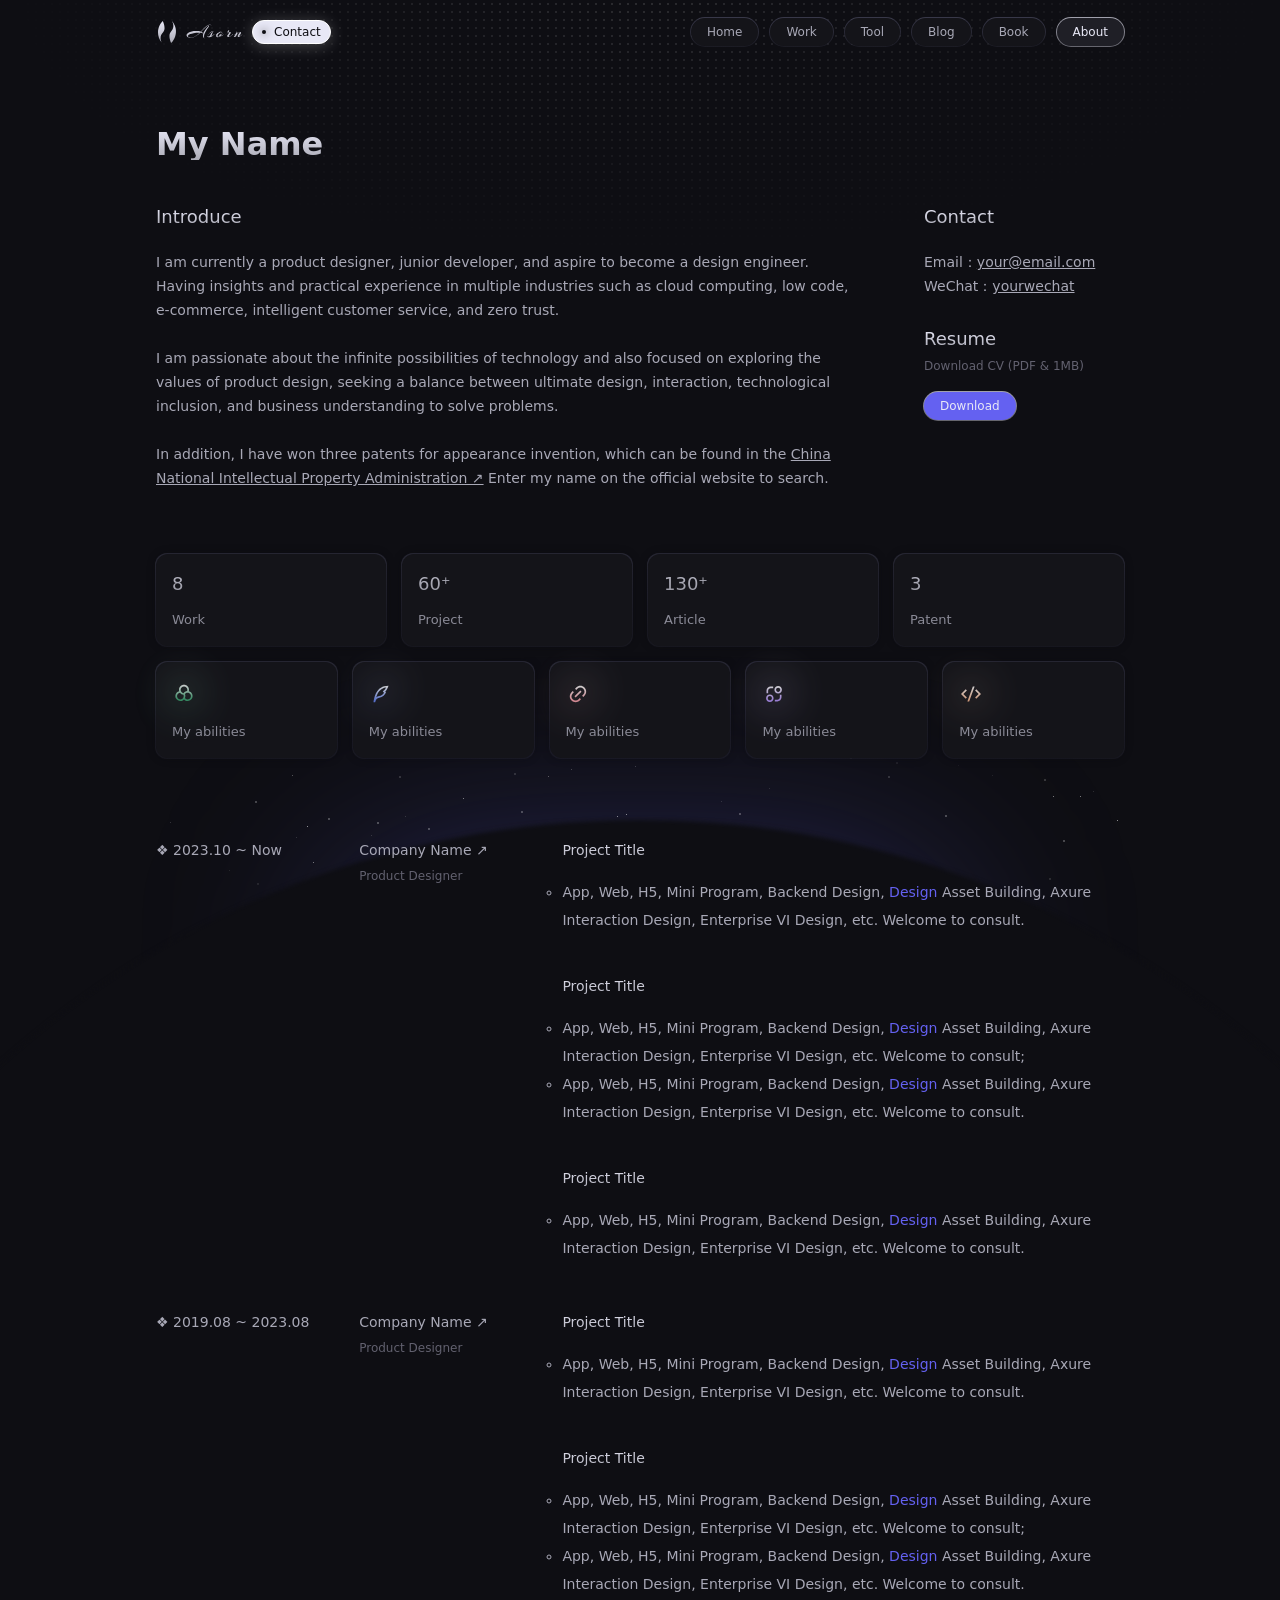
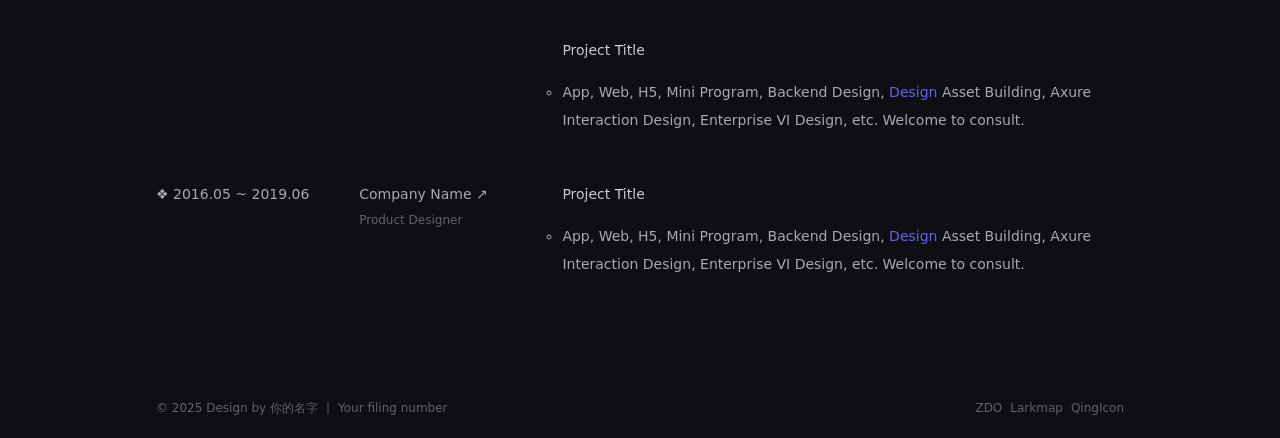
==== about.html @ 63efd746 "Initial: rebranded Asorn open-source blog (placeholder content, brand as CSS var)" ====
<!DOCTYPE html>
<html lang="zh-CN">
<!-- © 2025 你的名字 (https://asorn.cn). Designed and developed by 你的名字. All rights reserved. -->
<head>
<!--
  编辑指南 / EDIT GUIDE
  1) 把下面这些占位符替换成你自己的内容：
     - "你的名字"  (站点主人名)
     - "your@email.com" (联系邮箱)
     - "yourwechat" (微信号)
     - "yourname" (各社交平台用户名，如 dribbble.com/yourname)
     - "你的公司" / 项目&经历文案（在对应区块直接改文字）
  2) 主色：改 css/style.css 顶部 :root 里的 --brand（你定的主色 hex 填这里，例如 #00C896）
  3) 图片现引用原作者 Asorn 的 CDN，替换成你自己的图片后改对应 src 即可
  4) 授权：源码来自 Asorn 付费开源，可改造自用，禁止二次销售/商用
-->


    <meta charset="UTF-8">
    <meta name="viewport" content="width=device-width, initial-scale=1.0">
    <title>你的名字 - About Me</title>
    <link rel="stylesheet" href="./css/style.css">
    <link rel="shortcut icon" href="./assets/public/favicon.svg"/>
</head>
<body>
    <canvas class="fireworks"></canvas>
    <div class="head" id="headscrollbg">
        <div class="main">
            <div class="main-left">
                <a href="./index.html" class="logo"><img src="./assets/public/logo_graph.svg"></a>
                <div class="tag tag-cooperate" onclick="window.location.href='./about.html'">
                    <div class="breath-dot"></div>Contact
                </div>
            </div>
            <div class="menu" id="main-menu">
                <li class="magical btn" onclick="window.location.href='./index.html'">Home</li>
                <li class="magical btn" onclick="window.location.href='./work.html'">Work</li>
                <li class="magical btn" onclick="window.location.href='./tool.html'">Tool</li>
                <li class="magical btn" onclick="window.location.href='./blog.html'">Blog</li>
                <li class="magical btn" onclick="window.location.href='./book.html'">Book</li>
                <li class="magical btn nav" onclick="window.location.href='./about.html'">About</li>
            </div>
            <div class="menu" id="menu-expand">
                <li class="magical btn menu-expand-btn" id="menu-expand-child"><i class="icon menu-icon"></i></li>
            </div>
            <div id="menu-panel">
                <div class="menu-panel-content" id="menu-panel-content"></div>
                <div class="menu-close-btn">
                    <svg xmlns="http://www.w3.org/2000/svg" viewBox="0 0 24 24" fill="currentColor"><path d="M10.5859 12L2.79297 4.20706L4.20718 2.79285L12.0001 10.5857L19.793 2.79285L21.2072 4.20706L13.4143 12L21.2072 19.7928L19.793 21.2071L12.0001 13.4142L4.20718 21.2071L2.79297 19.7928L10.5859 12Z"></path></svg>
                </div>
            </div>
        </div>
    </div>
    <div class="about">
        <div class="about-top">
            <div class="about-name text-effect">My Name</div>
            <div class="about-info">
                <div class="about-info-left load-pro">
                    <div class="about-info-title">Introduce</div>
                    <div class="introduce-desc">
                        I am currently a product designer, junior developer, and aspire to become a design engineer. Having insights and practical experience in multiple industries such as cloud computing, low code, e-commerce, intelligent customer service, and zero trust.<br><br>
                        I am passionate about the infinite possibilities of technology and also focused on exploring the values of product design, seeking a balance between ultimate design, interaction, technological inclusion, and business understanding to solve problems.<br><br>
                        In addition, I have won three patents for appearance invention, which can be found in the  <a href="http://epub.cnipa.gov.cn/" target="_blank">China National Intellectual Property Administration ↗</a>  Enter my name on the official website to search.<br><br>
                    </div>
                </div>
                <div class="about-info-right load-pro">
                    <div class="contact">
                        <div class="about-info-title">Contact</div>
                        <div class="contact-desc">
                            <div class="list">
                                <div class="list-label">Email：</div>
                                <div href="javascript:" class="list-value" id="email" tabindex="0" role="button"  title="点击复制邮箱">
                                    <a id="emailCopied">your@email.com</a>
                                </div>
                                <span class="list-value copied">Copied&nbsp;✓</span>
                            </div>
                            <div class="list">
                                <div class="list-label">WeChat：</div>
                                <div class="list-value">
                                    <a class="tooltip">yourwechat
                                        <div class="tooltip-box">
                                            <img src="./assets/about/wechat.png">
                                        </div>
                                    </a>
                                </div>
                            </div>
                        </div>
                    </div>
                    <div class="resume">
                        <div class="about-info-title resume-title">Resume</div>
                        <div class="resume-desc">
                            <div class="resume-desc-helptext">Download CV (PDF & 1MB)</div>
                            <div class="magical primary-btn btn-s"><a href="https://asorn.cn/" target="_blank">Download</a></div>
                        </div>
                    </div>
                </div>
            </div>
        </div>
        <div class="about-middle load-pro">
            <div class="power">
                <div class="list-00">
                    <div class="magical power-card-number">
                        <a>
                            <div class="card-title">8</div>
                            <div class="card-text">Work</div>
                        </a>
                    </div>
                    <div class="magical power-card-number">
                        <a>
                            <div class="card-title">60⁺</div>
                            <div class="card-text">Project</div>
                        </a>
                    </div>
                    <div class="magical power-card-number">
                        <a>
                            <div class="card-title">130⁺</div>
                            <div class="card-text">Article</div>
                        </a>
                    </div>
                    <div class="magical power-card-number">
                        <a>
                            <div class="card-title">3</div>
                            <div class="card-text">Patent</div>
                        </a>
                    </div>
                </div>
                <div class="list-01">
                    <div class="magical power-card">
                        <a>
                            <div class="card-img" style="background-image: url('./assets/about/menu.svg')"></div>
                            <div class="card-text">My abilities</div>
                        </a>
                    </div>
                    <div class="magical power-card">
                        <a>
                            <div class="card-img" style="background-image: url('./assets/about/pen.svg')"></div>
                            <div class="card-text">My abilities</div>
                        </a>
                    </div>
                    <div class="magical power-card">
                        <a>
                            <div class="card-img" style="background-image: url('./assets/about/pin.svg')"></div>
                            <div class="card-text">My abilities</div>
                        </a>
                    </div>
                    <div class="magical power-card">
                        <a>
                            <div class="card-img" style="background-image: url('./assets/about/abstract.svg')"></div>
                            <div class="card-text">My abilities</div>
                        </a>
                    </div>
                    <div class="magical power-card">
                        <a>
                            <div class="card-img" style="background-image: url('./assets/about/code.svg')"></div>
                            <div class="card-text">My abilities</div>
                        </a>
                    </div>
                </div>
            </div>
        </div>
        <div class="about-bottom load-pro">
            <div class="experience">
                <div class="item load-pro">
                    <div class="time">❖ 2023.10 ~ Now</div>
                    <div class="name">
                        <div class="company"><a href="https://asorn.cn/" target="_blank">Company Name ↗</a></div>
                        <div class="job">Product Designer</div>
                    </div>
                    <div class="project-experience">
                        <div class="item load-pro">
                            <div class="title">Project Title</div>
                            <div class="desc">
                                <ul>
                                    <li>App, Web, H5, Mini Program, Backend Design, <span>Design </span>Asset Building, Axure Interaction Design, Enterprise VI Design, etc. Welcome to consult.</li>
                                </ul>
                            </div>
                        </div>
                        <div class="item load-pro">
                            <div class="title">Project Title</div>
                            <div class="desc">
                                <ul>
                                    <li>App, Web, H5, Mini Program, Backend Design, <span>Design </span>Asset Building, Axure Interaction Design, Enterprise VI Design, etc. Welcome to consult;</li>
                                    <li>App, Web, H5, Mini Program, Backend Design, <span>Design </span>Asset Building, Axure Interaction Design, Enterprise VI Design, etc. Welcome to consult.</li>
                                </ul>
                            </div>
                        </div>
                        <div class="item load-pro">
                            <div class="title">Project Title</div>
                            <div class="desc">
                                <ul>
                                    <li>App, Web, H5, Mini Program, Backend Design, <span>Design </span>Asset Building, Axure Interaction Design, Enterprise VI Design, etc. Welcome to consult.</li>
                                </ul>
                            </div>
                        </div>
                    </div>
                </div>
                <div class="item load-pro">
                    <div class="time">❖ 2019.08 ~ 2023.08</div>
                    <div class="name">
                        <div class="company"><a href="https://asorn.cn/" target="_blank">Company Name ↗</a></div>
                        <div class="job">Product Designer</div>
                    </div>
                    <div class="project-experience">
                        <div class="item load-pro">
                            <div class="title">Project Title</div>
                            <div class="desc">
                                <ul>
                                    <li>App, Web, H5, Mini Program, Backend Design, <span>Design </span>Asset Building, Axure Interaction Design, Enterprise VI Design, etc. Welcome to consult.</li>
                                </ul>
                            </div>
                        </div>
                        <div class="item load-pro">
                            <div class="title">Project Title</div>
                            <div class="desc">
                                <ul>
                                    <li>App, Web, H5, Mini Program, Backend Design, <span>Design </span>Asset Building, Axure Interaction Design, Enterprise VI Design, etc. Welcome to consult;</li>
                                    <li>App, Web, H5, Mini Program, Backend Design, <span>Design </span>Asset Building, Axure Interaction Design, Enterprise VI Design, etc. Welcome to consult.</li>
                                </ul>
                            </div>
                        </div>
                        <div class="item load-pro">
                            <div class="title">Project Title</div>
                            <div class="desc">
                                <ul>
                                    <li>App, Web, H5, Mini Program, Backend Design, <span>Design </span>Asset Building, Axure Interaction Design, Enterprise VI Design, etc. Welcome to consult.</li>
                                </ul>
                            </div>
                        </div>
                    </div>
                </div>
                <div class="item load-pro">
                    <div class="time">❖ 2016.05 ~ 2019.06</div>
                    <div class="name">
                        <div class="company"><a href="https://asorn.cn/" target="_blank">Company Name ↗</a></div>
                        <div class="job">Product Designer</div>
                    </div>
                    <div class="project-experience">
                        <div class="item load-pro">
                            <div class="title">Project Title</div>
                            <div class="desc">
                                <ul>
                                    <li>App, Web, H5, Mini Program, Backend Design, <span>Design </span>Asset Building, Axure Interaction Design, Enterprise VI Design, etc. Welcome to consult.</li>
                                </ul>
                            </div>
                        </div>
                    </div>
                </div>
            </div>
        </div>
    </div>
    <div class="footer">
        <div class="footer-content">
            <div class="copyright">
                <div>© 2025 Design by <a href="https://asorn.cn/" target="_blank">你的名字</a></div>
                <span>|</span>
                <div class="fillings">
                    <a href="https://asorn.cn/" target="_blank">Your filing number</a>
                </div>
            </div>
            <div class="friends">
                <a href="https://zdo.fun/" target="_blank">ZDO</a>
                <a href="https://larkmap.com/" target="_blank">Larkmap</a>
                <a href="https://qingicon.com/" target="_blank">QingIcon</a>
            </div>
        </div>
    </div>
    <div class="widget">
        <div class="shape-light"></div>
        <div class="shape-star">
            <div class="rising-stars rising-stars-visible">
                <div style="height:1px;width:1px"></div>
                <div style="height:2px;width:2px"></div>
                <div style="height:1px;width:1px"></div>
            </div>
        </div>
        <div class="shape-earth"></div>
    </div>
    <div class="widget-top"></div>
</body>
<script src="./js/main.min.js"></script>
<script src='./js/anime.js'></script>
<script src='./js/firework.js'></script>
</html>
---- css/style.css ----
:root{
  --brand:#6461F1;   /* ← 你的主色填这里（例如 #00C896 / #FF7A33） */
  --brand-2:#8B5CF6;
  --bg:#0E0E13;
}

@charset "UTF-8";
* {
  border: 0;
  margin: 0;
  padding: 0;
  box-sizing: border-box;
  list-style: none;
  font-size: 12px;
  text-decoration: unset;
}

body {
  background-color: #0E0E13;
  color: #E8E8F6;
  font-family: Roboto, system-ui, -apple-system, "Segoe UI", "Helvetica Neue", Arial, "Liberation Sans", sans-serif, "Apple Color Emoji", "Segoe UI Emoji", "Segoe UI Symbol", "Noto Color Emoji";
  -webkit-font-smoothing: antialiased;
  overflow-x: hidden;
}

body.no-scroll {
  overflow: hidden;
}

.fireworks {
  position: fixed;
  top: 0;
  left: 0;
  width: 100%;
  height: 100%;
  display: block;
  z-index: -999;
}

.icon {
  font-size: 0;
}

img {
  display: block;
}

.tag {
  font-size: 12px;
  line-height: 100%;
  font-weight: 500;
  padding: 6px 10px;
  border-radius: 9999px;
  white-space: nowrap;
}

.magical {
  --circle-size: 600px;
  --inset: 1px;
  --border: 12px;
  position: relative;
  display: flex;
  align-items: center;
  justify-content: center;
  border-radius: var(--border);
  background-color: #141419;
}

.magical::before, .magical::after {
  content: '';
  position: absolute;
  width: calc(100% + var(--inset)*2);
  height: calc(100% + var(--inset)*2);
  border-radius: var(--border);
  inset: calc(0 - var(--inset));
}

.magical::before {
  background: radial-gradient(var(--circle-size) circle at var(--mouse-x) var(--mouse-y), rgba(255, 255, 255, 0.3), transparent 40%);
  /* hover border */
  z-index: -1;
}

.magical::after {
  background: linear-gradient(180deg, rgba(78, 78, 100, 0.48) 0%, rgba(78, 78, 100, 0.2) 100%);
  /* border */
  z-index: -2;
}

.magical.show {
  width: 100%;
  height: 100%;
  position: absolute;
  border-radius: var(--border);
  opacity: 0;
  pointer-events: none;
  background: radial-gradient(var(--circle-size) circle at var(--mouse-x) var(--mouse-y), rgba(255, 255, 255, 0.01), transparent 40%);
  /* hover fill，初始值 rgba=0.01 */
}

.btn {
  --border: 9999px;
  background-image: radial-gradient(var(--circle-size) circle at var(--mouse-x) var(--mouse-y), rgba(255, 255, 255, 0.06), transparent 40%);
  /* hover fill */
}

.btn::before {
  background: radial-gradient(var(--circle-size) circle at var(--mouse-x) var(--mouse-y), rgba(255, 255, 255, 0.4), transparent 40%);
  /* hover border */
}

.btn::after {
  background: linear-gradient(180deg, rgba(78, 78, 100, 0.68) 0%, rgba(78, 78, 100, 0.2) 100%);
  /* border */
}

.primary-btn {
  --circle-size: 100px;
  --border: 9999px;
  border-radius: 9999px;
  padding: 7px 20px;
  cursor: pointer;
  background-color: var(--brand);
}

.primary-btn a {
  font-size: 13px;
  line-height: 22px;
  font-weight: 500;
  color: #E8E8F6;
  text-decoration: none;
}

.primary-btn::after {
  background: linear-gradient(180deg, rgba(232, 232, 246, 0.68) 0%, rgba(232, 232, 246, 0.4) 100%);
  /* border */
}

.primary-btn:hover::before {
  background: radial-gradient(var(--circle-size) circle at var(--mouse-x) var(--mouse-y), white, transparent 40%);
}

.normal-btn {
  --circle-size: 100px;
  --border: 9999px;
  border-radius: 9999px;
  padding: 7px 20px;
  cursor: pointer;
}

.normal-btn a {
  font-size: 13px;
  line-height: 22px;
  font-weight: 500;
  color: #E8E8F6;
  text-decoration: none;
}

.btn-s {
  padding: 4px 16px;
}

.btn-s a {
  font-size: 12px;
  line-height: 20px;
}

.text-effect {
  -webkit-animation: focus-in-expand 0.6s cubic-bezier(0.25, 0.46, 0.45, 0.94) both;
  animation: focus-in-expand 0.6s cubic-bezier(0.25, 0.46, 0.45, 0.94) both;
}

@-webkit-keyframes focus-in-expand {
  0% {
    letter-spacing: -0.5em;
    -webkit-filter: blur(12px);
    filter: blur(12px);
    opacity: 0;
  }
  100% {
    -webkit-filter: blur(0px);
    filter: blur(0px);
    opacity: 1;
  }
}

@keyframes focus-in-expand {
  0% {
    letter-spacing: -0.5em;
    -webkit-filter: blur(12px);
    filter: blur(12px);
    opacity: 0;
  }
  100% {
    -webkit-filter: blur(0px);
    filter: blur(0px);
    opacity: 1;
  }
}

.load-pro {
  opacity: 0;
  transform: translateY(30px);
  /* 初始向下偏移一点 */
  transition: opacity 0.3s ease-out, transform 0.3s ease-out;
}

.load-pro.visible {
  opacity: 1;
  transform: translateY(0);
}

.head {
  position: fixed;
  padding: 0 40px;
  width: 100%;
  --height: 64px;
  height: var(--height);
  display: flex;
  justify-content: center;
  align-items: center;
  --mw: 968px;
  transition: all 0.3s ease;
  flex-direction: column;
  z-index: 100;
}

.head .main {
  width: 100%;
  display: flex;
  justify-content: space-between;
  align-items: center;
  max-width: var(--mw);
}

.head .main-left {
  display: flex;
  flex-direction: row;
  justify-content: flex-start;
  align-items: center;
  gap: 8px;
}

.head .main-left .logo {
  height: 24px;
}

.head .main-left .tag-cooperate {
  display: flex;
  flex-direction: row;
  justify-content: flex-start;
  align-items: center;
  gap: 8px;
  cursor: pointer;
  padding: 5px 9px;
  color: #0E0E13;
  background: #E8E8F6;
  box-shadow: 0px 2px 16px 0px rgba(255, 255, 255, 0.24);
  border: 1px solid #ffffff;
}

.head .main-left .tag-cooperate .breath-dot {
  width: 4px;
  height: 4px;
  border-radius: 50%;
  background-color: #0E0E13;
  box-shadow: 0 0 8px black;
  animation: breath 1s infinite alternate;
}

@keyframes breath {
  0% {
    transform: scale(1);
    opacity: 0;
    box-shadow: 0 0 4px transparent;
  }
  100% {
    transform: scale(1.2);
    opacity: 1;
    box-shadow: 0 0 16px black;
  }
}

.head #menu-expand {
  display: none;
}

.head .menu {
  display: flex;
  gap: 12px;
}

.head .menu li {
  --circle-size: 100px;
  border-radius: 9999px;
  padding: 4px 16px;
  cursor: pointer;
  font-size: 12px;
  line-height: 20px;
  color: #A8A8B6;
}

.head .menu li.nav {
  font-weight: 500;
  color: #E8E8F6;
  background-color: #1F1F26;
}

.head .menu li.nav::after {
  background: linear-gradient(180deg, rgba(232, 232, 246, 0.68) 0%, rgba(232, 232, 246, 0.4) 100%);
}

.head .menu .menu-expand-btn {
  padding: 7px;
}

.head .menu .menu-expand-btn .menu-icon {
  width: 14px;
  height: 14px;
}

.head .menu .menu-expand-btn .menu-icon::before {
  content: url(../assets/public/menu_icon.svg);
}

.head #menu-panel {
  position: fixed;
  top: 0;
  left: 0;
  width: calc(100vw);
  height: calc(100vh);
  background: rgba(14, 14, 19, 0.98);
  backdrop-filter: blur(16px);
  -webkit-backdrop-filter: blur(16px);
  display: flex;
  flex-direction: column;
  justify-content: flex-start;
  align-items: center;
  opacity: 0;
  visibility: hidden;
  transition: opacity 0.3s, visibility 0.3s;
  padding: 64px 40px;
}

.head #menu-panel.active {
  opacity: 1;
  visibility: visible;
}

.head #menu-panel .menu-panel-content {
  width: 100%;
  display: grid;
  grid-template-columns: repeat(auto-fill, minmax(312px, 1fr));
  gap: 16px;
}

.head #menu-panel .menu-panel-content li {
  font-size: 16px;
  line-height: 28px;
  font-weight: 500;
  color: #E8E8F6;
  width: 100%;
  background-color: #141419;
  border-radius: 12px;
  text-align: center;
  padding: 12px 40px;
  transition: all 0.3s;
  cursor: pointer;
}

.head #menu-panel .menu-panel-content li:hover {
  background-color: #1F1F26;
  transition: all 0.3s;
}

.head #menu-panel .menu-close-btn {
  position: fixed;
  top: 18px;
  right: 39px;
  padding: 7px;
  font-size: 0;
  background-color: var(--brand);
  border-radius: 9999px;
  transition: all .2s;
  cursor: pointer;
}

.head #menu-panel .menu-close-btn svg {
  width: 14px;
  height: 14px;
  fill: #E8E8F6;
}

.head #menu-panel .menu-close-btn:hover {
  transform: scale(1.2);
  transition: all .2s;
}

.footer {
  display: flex;
  justify-content: center;
  align-items: center;
  --mw: 968px;
  padding: 60px 40px 20px 40px;
  font-size: 12px;
  line-height: 20px;
  color: #62616F;
}

.footer .main {
  width: 100%;
  display: flex;
  justify-content: space-between;
  align-items: center;
  max-width: var(--mw);
}

.footer .footer-content {
  width: 100%;
  max-width: var(--mw);
  display: flex;
  flex-direction: row;
  justify-content: space-between;
  align-items: center;
  gap: 4px;
}

.footer .footer-content .copyright {
  display: flex;
  flex-direction: row;
  justify-content: flex-start;
  align-items: center;
  gap: 8px;
}

.footer .footer-content .friends {
  display: flex;
  flex-direction: row;
  justify-content: flex-start;
  align-items: center;
  gap: 8px;
}

.footer .footer-content a {
  transition: color .15s ease-in;
  color: #62616F;
}

.footer .footer-content a:hover {
  color: var(--brand);
}

.widget {
  display: flex;
  justify-content: center;
  align-items: center;
  --mw: 968px;
}

.widget .main {
  width: 100%;
  display: flex;
  justify-content: space-between;
  align-items: center;
  max-width: var(--mw);
}

.widget .shape-light {
  z-index: -99;
  position: fixed;
  bottom: -180px;
  width: 600px;
  height: 200px;
  border-radius: 9999px;
  background: rgba(100, 97, 241, 0.4);
  filter: blur(100px);
}

.widget .shape-star {
  position: fixed;
  z-index: -98;
  bottom: 0;
  height: 150px;
  width: var(--mw);
  -webkit-mask-image: linear-gradient(180deg, rgba(217, 217, 217, 0) 0%, rgba(217, 217, 217, 0.8) 25%, #d9d9d9 50%, rgba(217, 217, 217, 0.8) 75%, rgba(217, 217, 217, 0) 100%);
  mask-image: linear-gradient(180deg, rgba(217, 217, 217, 0) 0%, rgba(217, 217, 217, 0.8) 25%, #d9d9d9 50%, rgba(217, 217, 217, 0.8) 75%, rgba(217, 217, 217, 0) 100%);
  -webkit-mask-size: cover;
  mask-size: cover;
}

@keyframes risingStarsAnination {
  0% {
    transform: translateZ(0) translateY(0);
  }
  to {
    transform: translateZ(0) translateY(-2000px);
  }
}

.widget .shape-star .rising-stars {
  opacity: .7;
  pointer-events: none;
}

.widget .shape-star .rising-stars div {
  background: transparent;
  border-radius: 50%;
}

.widget .shape-star .rising-stars div:nth-child(1) {
  animation-duration: 100s !important;
  box-shadow: 136px 13273px #fff, 347px 1735px #fff, 813px 1674px #fff, 1949px 440px #fff, 1440px 41px #fff, 437px 1122px #fff, 406px 430px #fff, 1014px 25px #fff, 1330px 1616px #fff, 1636px 1496px #fff, 1358px 800px #fff, 48px 857px #fff, 900px 1821px #fff, 906px 1975px #fff, 832px 163px #fff, 1911px 1480px #fff, 576px 523px #fff, 783px 1435px #fff, 738px 1712px #fff, 1822px 193px #fff, 1168px 1172px #fff, 480px 687px #fff, 798px 337px #fff, 1747px 824px #fff, 1296px 1690px #fff, 1277px 1786px #fff, 1941px 1271px #fff, 1925px 784px #fff, 400px 1302px #fff, 112px 882px #fff, 1008px 1624px #fff, 55px 1604px #fff, 1143px 1555px #fff, 1354px 1344px #fff, 1687px 601px #fff, 651px 617px #fff, 984px 1737px #fff, 505px 1689px #fff, 634px 1460px #fff, 770px 827px #fff, 315px 833px #fff, 192px 1677px #fff, 1324px 580px #fff, 1862px 1217px #fff, 157px 1255px #fff, 1265px 1949px #fff, 259px 482px #fff, 1925px 39px #fff, 1823px 1401px #fff, 172px 1227px #fff, 1120px 662px #fff, 621px 681px #fff, 959px 1389px #fff, 370px 367px #fff, 1629px 754px #fff, 117px 756px #fff, 415px 19px #fff, 1158px 1227px #fff, 36px 322px #fff, 315px 1172px #fff, 1156px 1010px #fff, 758px 828px #fff, 1576px 1585px #fff, 725px 1487px #fff, 1987px 1199px #fff, 832px 827px #fff, 1162px 92px #fff, 103px 1868px #fff, 588px 198px #fff, 695px 984px #fff, 1256px 1513px #fff, 29px 924px #fff, 1991px 1022px #fff, 317px 932px #fff, 114px 1610px #fff, 1073px 1420px #fff, 1161px 1045px #fff, 684px 312px #fff, 250px 419px #fff, 151px 76px #fff, 1228px 400px #fff, 1381px 202px #fff, 1210px 207px #fff, 951px 1633px #fff, 1585px 1768px #fff, 1187px 1462px #fff, 231px 1455px #fff, 1457px 1778px #fff, 1604px 75px #fff, 1952px 1575px #fff, 1870px 10px #fff, 1240px 1824px #fff, 591px 554px #fff, 1696px 112px #fff, 1618px 662px #fff, 860px 1971px #fff, 899px 1140px #fff, 1334px 285px #fff, 1051px 732px #fff, 267px 1737px #fff, 1363px 965px #fff, 1829px 1718px #fff, 1966px 1063px #fff, 979px 1908px #fff, 1654px 1085px #fff, 416px 1055px #fff, 1758px 576px #fff, 1604px 720px #fff, 840px 143px #fff, 852px 1385px #fff, 411px 1808px #fff, 992px 28px #fff, 1461px 122px #fff, 1110px 671px #fff, 221px 1734px #fff, 1886px 1139px #fff, 1963px 1765px #fff, 406px 456px #fff, 461px 1710px #fff, 524px 1305px #fff, 905px 1265px #fff, 731px 126px #fff, 1748px 186px #fff, 759px 1511px #fff, 1502px 1174px #fff, 163px 1326px #fff, 1236px 416px #fff, 963px 1543px #fff, 509px 373px #fff, 1965px 942px #fff, 1621px 1614px #fff, 211px 515px #fff, 1064px 990px #fff, 475px 715px #fff, 1977px 366px #fff, 1480px 1801px #fff, 693px 701px #fff, 944px 628px #fff, 1870px 1324px #fff, 1745px 442px #fff, 753px 1087px #fff, 1639px 620px #fff, 1838px 1570px #fff, 1945px 1028px #fff, 1692px 1037px #fff, 276px 440px #fff, 668px 1787px #fff, 440px 1541px #fff, 1493px 199px #fff, 1930px 1584px #fff, 1856px 700px #fff, 1161px 682px #fff, 1671px 664px #fff, 286px 1182px #fff, 1933px 1388px #fff, 743px 1367px #fff, 849px 1823px #fff, 136px 25px #fff, 568px 102px #fff, 659px 687px #fff, 27px 211px #fff, 1980px 602px #fff, 383px 176px #fff, 1124px 470px #fff, 1143px 100px #fff, 1744px 1751px #fff, 689px 614px #fff, 596px 1867px #fff, 710px 883px #fff, 637px 202px #fff, 1372px 962px #fff, 1595px 1650px #fff, 1491px 1428px #fff, 873px 235px #fff, 1127px 582px #fff, 700px 140px #fff, 1470px 1395px #fff, 1133px 1532px #fff, 1736px 1749px #fff, 1841px 228px #fff, 529px 1790px #fff, 1084px 1246px #fff, 1365px 230px #fff, 529px 304px #fff, 528px 1689px #fff, 1549px 1892px #fff, 975px 1315px #fff, 1924px 1909px #fff, 423px 115px #fff, 1198px 432px #fff, 1081px 956px #fff, 1890px 1360px #fff, 872px 535px #fff, 781px 630px #fff, 1010px 197px #fff, 651px 125px #fff, 1569px 1159px #fff, 233px 759px #fff, 372px 139px #fff, 742px 1233px #fff, 302px 1514px #fff, 1159px 879px #fff, 1536px 213px #fff, 1212px 49px #fff, 897px 1653px #fff, 1735px 765px #fff, 1086px 410px #fff, 609px 1933px #fff, 127px 172px #fff, 179px 1873px #fff, 584px 299px #fff, 861px 1050px #fff, 400px 234px #fff, 1401px 806px #fff, 1086px 47px #fff, 1735px 1844px #fff, 1874px 1698px #fff, 975px 720px #fff, 164px 845px #fff, 461px 66px #fff, 894px 1102px #fff, 151px 1968px #fff, 258px 1303px #fff, 366px 593px #fff, 390px 1023px #fff, 1296px 661px #fff, 308px 285px #fff, 554px 1926px #fff, 1409px 527px #fff, 1661px 316px #fff, 101px 439px #fff, 1051px 1323px #fff, 1144px 1541px #fff, 479px 16px #fff, 1172px 911px #fff, 1087px 1807px #fff, 1699px 628px #fff, 1859px 1056px #fff, 571px 1977px #fff, 137px 1578px #fff, 906px 847px #fff, 1071px 430px #fff, 212px 323px #fff, 353px 276px #fff, 680px 316px #fff, 1781px 1151px #fff, 137px 1426px #fff, 1270px 1679px #fff, 696px 220px #fff, 587px 184px #fff, 704px 795px #fff, 1646px 907px #fff, 1546px 11px #fff, 369px 1976px #fff, 1199px 815px #fff, 290px 913px #fff, 159px 1921px #fff, 955px 1406px #fff, 748px 1132px #fff, 1388px 1674px #fff, 1390px 1925px #fff, 961px 70px #fff, 1015px 927px #fff, 470px 64px #fff, 1125px 684px #fff, 615px 1839px #fff, 1318px 1437px #fff, 1338px 1130px #fff, 295px 1857px #fff, 1656px 1208px #fff, 1550px 1250px #fff, 595px 1523px #fff, 943px 1812px #fff, 976px 1048px #fff, 175px 1883px #fff, 641px 1066px #fff, 1115px 758px #fff, 1726px 1072px #fff, 1403px 1085px #fff, 1601px 935px #fff, 221px 877px #fff, 1318px 1484px #fff, 1382px 1995px #fff, 737px 1875px #fff, 772px 1635px #fff, 869px 1654px #fff, 1179px 18px #fff, 518px 695px #fff, 691px 1963px #fff, 1290px 1259px #fff, 121px 1616px #fff, 531px 1751px #fff, 538px 968px #fff, 1492px 1387px #fff, 848px 1586px #fff, 665px 1946px #fff, 307px 984px #fff, 593px 1790px #fff, 282px 981px #fff, 1383px 1886px #fff, 1220px 1353px #fff, 537px 1893px #fff, 1228px 1085px #fff, 1415px 532px #fff, 660px 982px #fff, 308px 1837px #fff, 1644px 694px #fff, 1137px 296px #fff, 1010px 450px #fff, 1405px 1366px #fff, 1823px 1910px #fff, 623px 1983px #fff, 585px 716px #fff, 1521px 888px #fff, 334px 1235px #fff, 989px 1957px #fff, 1055px 1917px #fff, 1012px 1921px #fff, 502px 793px #fff, 362px 394px #fff, 437px 1451px #fff, 49px 1224px #fff, 1883px 326px #fff, 235px 1679px #fff, 355px 1148px #fff, 204px 907px #fff, 1405px 851px #fff, 404px 986px #fff, 126px 239px #fff, 1311px 1960px #fff, 1178px 804px #fff, 692px 1467px #fff, 523px 1043px #fff, 259px 1128px #fff, 940px 229px #fff, 733px 590px #fff, 845px 1397px #fff, 64px 383px #fff, 220px 1136px #fff, 307px 48px #fff, 1996px 1239px #fff, 495px 322px #fff, 1245px 1786px #fff, 392px 26px #fff, 1053px 835px #fff, 68px 296px #fff, 1165px 63px #fff, 1992px 584px #fff, 1947px 881px #fff, 1012px 205px #fff, 419px 1901px #fff, 91px 667px #fff, 558px 1692px #fff, 129px 252px #fff, 369px 428px #fff, 241px 1865px #fff, 289px 1345px #fff, 1591px 1655px #fff, 29px 585px #fff, 489px 885px #fff, 342px 307px #fff, 589px 658px #fff, 1069px 348px #fff, 355px 690px #fff, 1141px 483px #fff, 299px 1211px #fff, 217px 1040px #fff, 266px 524px #fff, 1151px 304px #fff, 777px 1096px #fff, 1166px 1726px #fff, 1332px 819px #fff, 986px 1727px #fff, 87px 1949px #fff, 1962px 83px #fff, 133px 708px #fff, 1603px 504px #fff, 487px 1316px #fff, 216px 863px #fff, 877px 162px #fff, 1234px 1181px #fff, 1102px 1118px #fff, 509px 475px #fff, 621px 935px #fff, 658px 589px #fff, 665px 1606px #fff, 878px 1542px #fff, 864px 882px #fff, 1070px 1310px #fff, 1983px 1146px #fff, 1673px 1885px #fff, 1008px 351px #fff, 1896px 494px #fff, 1523px 1071px #fff, 1424px 773px #fff, 1077px 571px #fff, 281px 602px #fff, 19px 1135px #fff, 852px 1826px #fff, 1114px 1291px #fff, 956px 257px #fff, 1956px 1188px #fff, 1779px 284px #fff, 204px 613px #fff, 1892px 1213px #fff, 1787px 1914px #fff, 1732px 695px #fff, 1497px 375px #fff, 1266px 1719px #fff, 1668px 1242px #fff, 931px 147px #fff, 399px 1359px #fff, 1626px 518px #fff, 840px 1495px #fff, 145px 926px #fff, 924px 46px #fff, 1907px 1649px #fff, 953px 1435px #fff, 1530px 373px #fff, 320px 1346px #fff, 1007px 581px #fff, 897px 46px #fff, 926px 1693px #fff, 1187px 370px #fff, 69px 939px #fff, 64px 1548px #fff, 66px 491px #fff, 1871px 676px #fff, 1240px 722px #fff, 1223px 216px #fff, 1743px 1566px #fff, 1901px 1944px #fff, 918px 583px #fff, 285px 601px #fff, 1303px 263px #fff, 1156px 1288px #fff, 1897px 61px #fff, 463px 1533px #fff, 98px 1153px #fff, 1430px 1811px #fff, 304px 651px #fff, 722px 260px #fff, 219px 1577px #fff, 157px 112px #fff, 1146px 1534px #fff, 972px 230px #fff, 529px 962px #fff, 91px 947px #fff, 410px 1245px #fff, 1556px 586px #fff, 591px 1038px #fff, 1571px 892px #fff, 236px 1129px #fff, 976px 1915px #fff, 903px 590px #fff, 939px 521px #fff, 697px 859px #fff, 1192px 71px #fff, 614px 366px #fff, 1197px 1094px #fff, 1433px 839px #fff, 1689px 1700px #fff, 1023px 1084px #fff, 176px 1110px #fff, 12px 830px #fff, 1880px 1619px #fff, 1914px 994px #fff, 218px 987px #fff, 1585px 517px #fff, 1837px 502px #fff, 1878px 1043px #fff, 30px 837px #fff, 1582px 1999px #fff, 1698px 940px #fff, 613px 266px #fff, 1628px 29px #fff, 1113px 180px #fff, 239px 269px #fff, 1903px 449px #fff, 1788px 1095px #fff, 51px 1761px #fff, 421px 1073px #fff, 353px 292px #fff, 1612px 749px #fff, 986px 601px #fff, 450px 343px #fff, 1386px 1341px #fff, 204px 848px #fff, 1527px 110px #fff, 379px 1993px #fff, 820px 1197px #fff, 279px 1804px #fff, 160px 1801px #fff, 1475px 1135px #fff, 1374px 1626px #fff, 873px 1542px #fff, 1637px 1435px #fff, 470px 1761px #fff, 628px 919px #fff, 628px 574px #fff;
}

.widget .shape-star .rising-stars div:nth-child(2) {
  animation-duration: 150s !important;
  box-shadow: 1046px 2770px #fff, 584px 202px #fff, 195px 1038px #fff, 84px 741px #fff, 466px 961px #fff, 192px 609px #fff, 704px 571px #fff, 1498px 1059px #fff, 21px 1214px #fff, 643px 408px #fff, 848px 514px #fff, 420px 1928px #fff, 866px 698px #fff, 1071px 119px #fff, 1284px 570px #fff, 907px 89px #fff, 1990px 137px #fff, 768px 1886px #fff, 1602px 623px #fff, 223px 255px #fff, 1224px 1955px #fff, 1216px 1001px #fff, 817px 1781px #fff, 1586px 684px #fff, 221px 71px #fff, 1885px 1713px #fff, 1441px 15px #fff, 1946px 1649px #fff, 437px 1773px #fff, 1831px 657px #fff, 1230px 220px #fff, 906px 1681px #fff, 906px 184px #fff, 1689px 859px #fff, 1655px 564px #fff, 1900px 1354px #fff, 378px 1964px #fff, 985px 1685px #fff, 1357px 999px #fff, 1518px 1502px #fff, 1068px 338px #fff, 920px 1753px #fff, 1589px 1108px #fff, 1212px 1920px #fff, 199px 596px #fff, 172px 67px #fff, 1104px 797px #fff, 682px 571px #fff, 228px 1285px #fff, 401px 751px #fff, 558px 1703px #fff, 1382px 736px #fff, 463px 1746px #fff, 579px 1384px #fff, 208px 1771px #fff, 290px 881px #fff, 408px 1189px #fff, 1024px 768px #fff, 247px 282px #fff, 1254px 1274px #fff, 592px 1785px #fff, 460px 914px #fff, 275px 429px #fff, 991px 93px #fff, 1961px 429px #fff, 998px 1797px #fff, 1363px 1258px #fff, 1387px 611px #fff, 1850px 482px #fff, 401px 482px #fff, 899px 966px #fff, 1424px 1844px #fff, 1555px 1899px #fff, 625px 506px #fff, 41px 219px #fff, 958px 1518px #fff, 1894px 717px #fff, 1207px 807px #fff, 183px 614px #fff, 1146px 467px #fff, 349px 1521px #fff, 587px 1330px #fff, 940px 1640px #fff, 1167px 1990px #fff, 1728px 1870px #fff, 88px 336px #fff, 1326px 944px #fff, 1103px 117px #fff, 1531px 1508px #fff, 588px 1497px #fff, 1193px 1036px #fff, 475px 345px #fff, 775px 731px #fff, 1189px 411px #fff, 1657px 108px #fff, 828px 1788px #fff, 622px 357px #fff, 1441px 1292px #fff, 1332px 361px #fff, 979px 376px #fff, 504px 412px #fff, 1470px 290px #fff, 1422px 1637px #fff, 911px 1694px #fff, 1304px 1729px #fff, 1378px 890px #fff, 181px 1238px #fff, 166px 1011px #fff, 570px 823px #fff, 1842px 771px #fff, 1495px 189px #fff, 324px 1077px #fff, 850px 883px #fff, 1718px 1273px #fff, 1559px 215px #fff, 425px 254px #fff, 114px 1855px #fff, 1425px 253px #fff, 1327px 477px #fff, 1644px 234px #fff, 851px 1060px #fff, 384px 1151px #fff, 78px 433px #fff, 269px 847px #fff, 11px 1426px #fff, 1583px 31px #fff, 1067px 48px #fff, 1532px 544px #fff, 1418px 923px #fff, 1609px 1733px #fff, 96px 1597px #fff, 1818px 421px #fff, 1059px 181px #fff, 156px 1830px #fff, 1565px 11px #fff, 989px 287px #fff, 827px 459px #fff, 1730px 1155px #fff, 688px 939px #fff, 694px 6px #fff, 360px 1041px #fff, 1230px 1560px #fff, 1228px 1637px #fff, 207px 460px #fff, 1869px 627px #fff, 69px 872px #fff, 438px 154px #fff, 217px 721px #fff, 141px 678px #fff, 606px 1622px #fff, 1836px 1505px #fff, 568px 1817px #fff, 1692px 901px #fff, 1726px 1257px #fff, 272px 77px #fff, 1327px 405px #fff, 833px 628px #fff, 974px 782px #fff, 828px 1085px #fff, 1516px 57px #fff, 1432px 279px #fff, 1308px 608px #fff, 419px 1365px #fff, 989px 1354px #fff, 343px 557px #fff, 1787px 1617px #fff, 609px 281px #fff, 397px 635px #fff, 330px 1483px #fff, 1039px 1891px #fff, 623px 390px #fff, 849px 1113px #fff, 774px 1584px #fff, 339px 1374px #fff, 910px 294px #fff, 348px 1997px #fff, 961px 1571px #fff, 108px 1103px #fff, 761px 1908px #fff, 1612px 1543px #fff, 1978px 1013px #fff, 1420px 170px #fff, 250px 157px #fff, 760px 804px #fff, 503px 1240px #fff, 913px 1425px #fff, 694px 541px #fff, 999px 1757px #fff, 1792px 865px #fff, 521px 1962px #fff, 892px 1943px #fff, 1266px 744px #fff, 1315px 121px #fff, 957px 1880px #fff, 1387px 334px #fff, 101px 132px #fff, 760px 1557px #fff, 1100px 112px #fff, 879px 173px #fff, 1712px 1707px #fff, 888px 28px #fff, 33px 1189px #fff, 1316px 1591px #fff, 254px 1751px #fff, 494px 1485px #fff, 1654px 782px #fff, 1983px 693px #fff, 754px 1919px #fff, 1116px 85px #fff, 1417px 634px #fff, 343px 657px #fff, 481px 1867px #fff, 805px 1831px #fff, 213px 1734px #fff, 1305px 225px #fff, 1158px 1852px #fff, 1335px 1897px #fff, 995px 514px #fff, 1297px 1704px #fff, 732px 25px #fff, 1190px 1980px #fff, 515px 1537px #fff, 1675px 639px #fff, 1693px 1862px #fff, 417px 1885px #fff, 1303px 1332px #fff, 1422px 259px #fff, 1176px 1403px #fff, 1477px 980px #fff, 1960px 461px #fff, 99px 980px #fff, 1139px 418px #fff, 1357px 487px #fff, 1009px 1329px #fff, 293px 355px #fff, 301px 464px #fff, 222px 138px #fff, 307px 265px #fff, 989px 856px #fff, 182px 1885px #fff, 1064px 1909px #fff, 885px 155px #fff, 403px 166px #fff, 1540px 1180px #fff, 310px 1519px #fff, 777px 496px #fff, 664px 1389px #fff, 1950px 758px #fff, 63px 1412px #fff, 1247px 1151px #fff, 365px 60px #fff, 1793px 502px #fff, 533px 320px #fff, 927px 766px #fff, 206px 340px #fff, 1261px 292px #fff, 1908px 1564px #fff, 99px 50px #fff, 1693px 1858px #fff, 641px 1034px #fff, 1063px 453px #fff, 1973px 163px #fff, 712px 600px #fff, 264px 1682px #fff, 1686px 289px #fff, 1305px 745px #fff, 30px 349px #fff, 649px 1772px #fff, 1032px 141px #fff, 204px 1345px #fff, 46px 289px #fff, 173px 466px #fff, 1369px 1116px #fff, 528px 196px #fff, 1355px 1117px #fff, 1344px 1192px #fff, 220px 304px #fff, 1816px 1984px #fff, 1903px 683px #fff, 389px 934px #fff, 79px 1352px #fff, 1317px 1295px #fff, 1169px 1389px #fff, 1061px 914px #fff, 1777px 1736px #fff, 1859px 286px #fff, 1479px 569px #fff, 930px 1613px #fff, 1892px 682px #fff, 867px 1193px #fff, 40px 1606px #fff, 624px 1860px #fff, 1829px 1897px #fff, 1891px 1944px #fff, 1633px 1642px #fff, 71px 627px #fff, 1334px 1548px #fff, 1461px 1437px #fff, 220px 547px #fff, 334px 907px #fff, 1512px 34px #fff, 789px 64px #fff, 190px 1169px #fff, 358px 22px #fff, 438px 115px #fff, 1576px 248px #fff, 117px 836px #fff, 957px 1773px #fff, 213px 1553px #fff, 1211px 1094px #fff, 1768px 1569px #fff, 541px 725px #fff, 1027px 1196px #fff, 996px 677px #fff, 1406px 1504px #fff, 707px 1457px #fff, 1704px 445px #fff, 1403px 1557px #fff, 1743px 223px #fff, 1866px 1923px #fff, 1137px 762px #fff, 1566px 1760px #fff, 1289px 1717px #fff, 1397px 634px #fff, 1286px 516px #fff, 1179px 1503px #fff, 1143px 1306px #fff, 489px 1107px #fff, 1663px 145px #fff, 1553px 1813px #fff, 1611px 1558px #fff, 969px 946px #fff, 243px 25px #fff, 518px 117px #fff, 1510px 12px #fff, 1461px 1296px #fff, 453px 697px #fff, 726px 1082px #fff, 1727px 410px #fff, 1242px 1258px #fff, 1847px 1331px #fff, 1746px 1023px #fff, 972px 1887px #fff, 704px 453px #fff, 424px 993px #fff, 1437px 797px #fff, 1947px 235px #fff, 916px 1060px #fff, 1034px 1354px #fff, 723px 1738px #fff, 447px 1609px #fff, 167px 780px #fff, 462px 1224px #fff, 704px 1676px #fff, 1880px 495px #fff, 665px 1497px #fff, 773px 1221px #fff, 471px 771px #fff, 549px 221px #fff, 846px 242px #fff, 638px 300px #fff, 75px 492px #fff, 856px 1803px #fff, 1605px 1288px #fff, 740px 11px #fff, 1009px 1229px #fff, 650px 1734px #fff, 565px 1651px #fff, 1314px 949px #fff, 852px 1135px #fff, 1742px 360px #fff, 512px 487px #fff, 965px 1638px #fff, 619px 1818px #fff, 982px 838px #fff, 36px 1269px #fff, 14px 542px #fff, 1913px 1614px #fff, 1231px 1455px #fff, 950px 1539px #fff, 1599px 124px #fff, 854px 661px #fff, 45px 810px #fff, 1098px 425px #fff, 1088px 579px #fff, 100px 673px #fff, 1729px 1110px #fff, 35px 507px #fff, 435px 708px #fff, 893px 127px #fff, 953px 1523px #fff, 1067px 1352px #fff, 1806px 376px #fff, 738px 1173px #fff, 676px 1910px #fff, 405px 805px #fff, 1289px 1838px #fff, 1794px 677px #fff, 1727px 1763px #fff, 729px 181px #fff, 417px 1509px #fff, 402px 867px #fff, 1047px 1577px #fff, 1748px 619px #fff, 815px 156px #fff, 1668px 13px #fff, 285px 1014px #fff, 499px 1355px #fff, 384px 819px #fff, 364px 1484px #fff, 968px 534px #fff, 1935px 1915px #fff, 662px 870px #fff, 1837px 1960px #fff, 1063px 1369px #fff, 388px 271px #fff, 1406px 1113px #fff, 1909px 897px #fff, 506px 101px #fff, 680px 1579px #fff, 1908px 1476px #fff, 1065px 1308px #fff, 892px 1806px #fff, 1303px 1738px #fff, 1112px 935px #fff, 1112px 354px #fff, 799px 1222px #fff, 1131px 1922px #fff, 341px 1281px #fff, 744px 298px #fff, 1519px 698px #fff, 934px 1143px #fff, 989px 584px #fff, 1250px 161px #fff, 49px 1336px #fff, 1154px 1944px #fff, 260px 1720px #fff, 243px 963px #fff, 1336px 834px #fff, 1373px 578px #fff, 1624px 146px #fff, 493px 141px #fff, 991px 1986px #fff, 715px 465px #fff, 1380px 373px #fff, 1134px 284px #fff, 1469px 1534px #fff, 1074px 1672px #fff, 836px 1225px #fff, 1115px 1213px #fff, 500px 509px #fff, 350px 817px #fff, 1352px 1204px #fff, 530px 786px #fff, 53px 906px #fff, 414px 601px #fff, 977px 552px #fff, 447px 196px #fff, 67px 548px #fff, 837px 399px #fff, 1786px 792px #fff, 1681px 1843px #fff, 1695px 847px #fff, 726px 768px #fff, 667px 1145px #fff, 382px 395px #fff, 502px 1182px #fff, 1930px 100px #fff, 492px 1356px #fff, 221px 977px #fff, 998px 848px #fff, 482px 531px #fff, 497px 239px #fff, 1795px 681px #fff, 1721px 1218px #fff, 521px 349px #fff, 1573px 1747px #fff, 294px 1103px #fff, 39px 235px #fff, 1502px 1754px #fff, 1918px 1587px #fff, 1448px 604px #fff, 583px 62px #fff, 790px 1923px #fff, 510px 344px #fff, 165px 1091px #fff, 1474px 1639px #fff, 1577px 1452px #fff, 1017px 99px #fff, 1547px 679px #fff, 852px 1216px #fff, 83px 1818px #fff, 1240px 1423px #fff, 1122px 1475px #fff, 418px 230px #fff, 1989px 1326px #fff, 1828px 1633px #fff, 1412px 373px #fff, 685px 1113px #fff, 1909px 1468px #fff;
  opacity: .5;
}

.widget .shape-star .rising-stars div:nth-child(3) {
  animation-duration: 200s !important;
  box-shadow: 1858px 10327px #fff, 1161px 1700px #fff, 271px 1050px #fff, 1378px 1738px #fff, 1479px 1467px #fff, 1866px 1558px #fff, 802px 12px #fff, 1322px 341px #fff, 1593px 1458px #fff, 1500px 710px #fff, 1933px 1717px #fff, 487px 1255px #fff, 1547px 240px #fff, 1460px 931px #fff, 1725px 1308px #fff, 69px 335px #fff, 802px 1969px #fff, 1621px 1871px #fff, 1553px 113px #fff, 1166px 124px #fff, 1987px 79px #fff, 180px 1271px #fff, 466px 765px #fff, 129px 1528px #fff, 73px 117px #fff, 1836px 1944px #fff, 335px 125px #fff, 145px 364px #fff, 1864px 1974px #fff, 525px 559px #fff, 865px 876px #fff, 1097px 828px #fff, 1544px 1001px #fff, 1362px 411px #fff, 1218px 312px #fff, 185px 1270px #fff, 1273px 493px #fff, 1241px 1593px #fff, 1410px 1164px #fff, 398px 1009px #fff, 1700px 570px #fff, 1985px 937px #fff, 706px 958px #fff, 651px 1650px #fff, 765px 1675px #fff, 1557px 316px #fff, 779px 1365px #fff, 1150px 581px #fff, 251px 1600px #fff, 1244px 906px #fff, 912px 1051px #fff, 733px 1393px #fff, 1081px 847px #fff, 592px 420px #fff, 1820px 736px #fff, 912px 807px #fff, 1925px 711px #fff, 1862px 1277px #fff, 985px 1024px #fff, 162px 1318px #fff, 1714px 559px #fff, 1588px 1205px #fff, 763px 955px #fff, 1760px 1228px #fff, 756px 1980px #fff, 1119px 382px #fff, 1887px 1961px #fff, 1869px 798px #fff, 1105px 800px #fff, 1110px 1166px #fff, 1669px 1354px #fff, 1014px 128px #fff, 290px 692px #fff, 1666px 102px #fff, 249px 559px #fff, 1874px 1811px #fff, 1998px 1676px #fff, 1728px 1882px #fff, 1730px 736px #fff, 890px 426px #fff, 1388px 1047px #fff, 701px 374px #fff, 1542px 1736px #fff, 781px 163px #fff, 791px 809px #fff, 1649px 438px #fff, 1094px 1475px #fff, 241px 382px #fff, 1632px 1472px #fff, 62px 1676px #fff, 1154px 909px #fff, 501px 1121px #fff, 886px 526px #fff, 1587px 1752px #fff, 1247px 131px #fff, 1800px 242px #fff, 590px 1059px #fff, 837px 1819px #fff, 281px 1355px #fff, 161px 1898px #fff, 1465px 371px #fff, 1578px 823px #fff, 877px 1360px #fff, 276px 1713px #fff, 296px 522px #fff, 804px 173px #fff, 1793px 617px #fff, 1622px 1824px #fff, 237px 1068px #fff, 1933px 545px #fff, 1543px 1870px #fff, 884px 578px #fff, 125px 250px #fff, 986px 882px #fff, 1400px 1211px #fff, 570px 1508px #fff, 1449px 115px #fff, 726px 914px #fff, 1499px 1532px #fff, 1308px 968px #fff, 1876px 630px #fff, 843px 606px #fff, 144px 1085px #fff, 878px 1315px #fff, 1779px 1571px #fff, 1145px 1510px #fff, 1368px 1857px #fff, 852px 627px #fff, 1680px 641px #fff, 1652px 1798px #fff, 1303px 1056px #fff, 1391px 45px #fff, 365px 972px #fff, 1031px 1860px #fff, 1806px 1213px #fff, 1249px 233px #fff, 1126px 1513px #fff, 1921px 1055px #fff, 1490px 1176px #fff, 641px 1781px #fff, 1640px 854px #fff, 542px 1083px #fff, 106px 679px #fff, 1423px 857px #fff, 1254px 781px #fff, 1775px 950px #fff, 681px 239px #fff, 756px 478px #fff, 1199px 973px #fff, 346px 1704px #fff, 421px 911px #fff, 339px 1168px #fff, 586px 1762px #fff, 801px 274px #fff, 1901px 1693px #fff, 914px 1706px #fff, 976px 1023px #fff, 787px 802px #fff, 1057px 1614px #fff, 438px 173px #fff, 56px 1526px #fff, 258px 1960px #fff, 1756px 4px #fff, 434px 1702px #fff, 1590px 1362px #fff, 607px 1053px #fff, 1510px 1225px #fff, 683px 262px #fff, 184px 1205px #fff, 1579px 891px #fff, 131px 1755px #fff, 1929px 761px #fff, 1867px 1152px #fff, 1875px 280px #fff, 271px 1683px #fff, 671px 1224px #fff, 1836px 1011px #fff, 1323px 1211px #fff, 1149px 1503px #fff, 57px 1496px #fff, 149px 647px #fff, 1927px 142px #fff, 381px 1755px #fff, 265px 1660px #fff, 322px 1161px #fff, 946px 304px #fff, 1616px 1035px #fff, 1283px 1371px #fff, 1232px 1532px #fff, 1869px 387px #fff, 1101px 1882px #fff, 1428px 1762px #fff, 1666px 620px #fff, 444px 739px #fff, 1525px 1091px #fff, 1372px 1186px #fff, 1733px 898px #fff, 1076px 72px #fff, 538px 1382px #fff, 424px 1995px #fff, 571px 526px #fff, 412px 521px #fff, 1372px 564px #fff, 1358px 1203px #fff, 1427px 689px #fff, 1599px 1873px #fff, 589px 384px #fff, 855px 739px #fff, 1431px 1233px #fff, 983px 1877px #fff, 1174px 1911px #fff, 1194px 337px #fff, 206px 865px #fff, 621px 423px #fff, 934px 1528px #fff, 853px 1336px #fff, 722px 1341px #fff, 1806px 1361px #fff, 1077px 281px #fff, 1298px 79px #fff, 258px 389px #fff, 666px 560px #fff, 1898px 1083px #fff, 869px 1141px #fff, 345px 1500px #fff, 1025px 1327px #fff, 1953px 302px #fff, 1709px 773px #fff, 1565px 467px #fff, 1937px 55px #fff, 435px 510px #fff, 833px 271px #fff, 711px 1105px #fff, 121px 1869px #fff, 1934px 948px #fff, 175px 387px #fff, 899px 1971px #fff, 1784px 1443px #fff, 1080px 1296px #fff, 1733px 1938px #fff, 677px 949px #fff, 998px 1514px #fff, 455px 1734px #fff, 318px 574px #fff, 140px 84px #fff, 1555px 1854px #fff, 1244px 471px #fff, 874px 1216px #fff, 1590px 358px #fff, 1251px 1027px #fff, 855px 1210px #fff, 540px 1026px #fff, 1035px 1680px #fff, 814px 1264px #fff, 1852px 974px #fff, 757px 1443px #fff, 836px 22px #fff, 1477px 1364px #fff, 92px 1002px #fff, 114px 1147px #fff, 748px 1621px #fff, 1293px 1083px #fff, 1222px 40px #fff, 1870px 210px #fff, 943px 1762px #fff, 340px 785px #fff, 916px 1916px #fff, 1993px 1791px #fff, 1811px 556px #fff, 1839px 1073px #fff, 1193px 331px #fff, 613px 35px #fff, 1858px 1384px #fff, 1730px 1678px #fff, 1379px 787px #fff, 1312px 73px #fff, 231px 1475px #fff, 903px 939px #fff, 1037px 801px #fff, 853px 631px #fff, 1256px 861px #fff, 1329px 685px #fff, 1078px 115px #fff, 229px 876px #fff, 667px 1493px #fff, 418px 674px #fff, 558px 1881px #fff, 1745px 633px #fff, 1677px 676px #fff, 1407px 616px #fff, 1874px 67px #fff, 276px 1509px #fff, 1757px 543px #fff, 280px 249px #fff, 1738px 609px #fff, 1908px 23px #fff, 1677px 580px #fff, 32px 1763px #fff, 32px 447px #fff, 1702px 1504px #fff, 1190px 1477px #fff, 215px 82px #fff, 327px 407px #fff, 1559px 1114px #fff, 933px 668px #fff, 451px 621px #fff, 1929px 846px #fff, 32px 774px #fff, 1956px 1642px #fff, 1475px 1964px #fff, 676px 1033px #fff, 1810px 1514px #fff, 1518px 1712px #fff, 1436px 1851px #fff, 523px 1439px #fff, 374px 1219px #fff, 609px 1850px #fff, 1515px 1935px #fff, 54px 775px #fff, 1775px 1760px #fff, 638px 1563px #fff, 319px 560px #fff, 1624px 180px #fff, 156px 879px #fff, 997px 296px #fff, 1015px 1008px #fff, 1003px 1273px #fff, 1916px 585px #fff, 729px 692px #fff, 576px 742px #fff, 346px 1712px #fff, 1632px 1017px #fff, 1820px 1786px #fff, 529px 1067px #fff, 1641px 1899px #fff, 1034px 1776px #fff, 936px 1016px #fff, 1372px 1163px #fff, 1877px 117px #fff, 1400px 1800px #fff, 855px 1426px #fff, 1333px 1970px #fff, 686px 628px #fff, 1594px 1839px #fff, 1025px 475px #fff, 103px 738px #fff, 1984px 632px #fff, 1471px 1777px #fff, 761px 1601px #fff, 1892px 277px #fff, 1134px 1234px #fff, 1811px 198px #fff, 87px 704px #fff, 1651px 1976px #fff, 52px 1767px #fff, 704px 1337px #fff, 802px 191px #fff, 1558px 1521px #fff, 561px 1204px #fff, 693px 921px #fff, 97px 1563px #fff, 855px 1409px #fff, 458px 250px #fff, 144px 1721px #fff, 1783px 863px #fff, 1595px 691px #fff, 345px 308px #fff, 1528px 1854px #fff, 989px 130px #fff, 1325px 1593px #fff, 206px 749px #fff, 836px 1724px #fff, 1278px 208px #fff, 232px 829px #fff, 199px 638px #fff, 1519px 215px #fff, 14px 69px #fff, 1677px 1092px #fff, 1894px 579px #fff, 958px 408px #fff, 105px 377px #fff, 896px 1369px #fff, 1793px 864px #fff, 279px 987px #fff, 1431px 636px #fff, 1255px 1430px #fff, 1169px 79px #fff, 920px 227px #fff, 1211px 721px #fff, 535px 552px #fff, 51px 332px #fff, 933px 146px #fff, 377px 1335px #fff, 249px 63px #fff, 1535px 535px #fff, 457px 616px #fff, 1722px 813px #fff, 998px 1478px #fff, 308px 1395px #fff, 1860px 1153px #fff, 146px 1334px #fff, 1200px 1599px #fff, 1758px 861px #fff, 1676px 1494px #fff, 344px 1423px #fff, 1281px 1775px #fff, 1617px 942px #fff, 190px 660px #fff, 1783px 399px #fff, 1364px 1781px #fff, 1439px 1725px #fff, 146px 1650px #fff, 1209px 656px #fff, 1181px 938px #fff, 1710px 72px #fff, 1176px 757px #fff, 219px 1728px #fff, 1271px 353px #fff, 471px 665px #fff, 1212px 1531px #fff, 1805px 1687px #fff, 1225px 1591px #fff, 107px 532px #fff, 7px 1980px #fff, 1366px 89px #fff, 1276px 574px #fff, 1200px 1144px #fff, 1886px 924px #fff, 665px 1543px #fff, 1418px 55px #fff, 1755px 1828px #fff, 1626px 48px #fff, 697px 1868px #fff, 901px 1643px #fff, 21px 1696px #fff, 932px 1471px #fff, 1468px 1972px #fff, 1682px 1786px #fff, 323px 332px #fff, 1798px 1661px #fff, 827px 1124px #fff, 1790px 1828px #fff, 1117px 219px #fff, 364px 1082px #fff, 808px 1877px #fff, 1542px 1281px #fff, 1929px 704px #fff, 1867px 1408px #fff, 1850px 1264px #fff, 299px 199px #fff, 413px 1414px #fff, 117px 1574px #fff, 1361px 61px #fff, 746px 1194px #fff, 1719px 1803px #fff, 374px 155px #fff, 140px 570px #fff, 1797px 850px #fff, 1540px 509px #fff, 1278px 603px #fff, 1520px 1385px #fff, 805px 207px #fff, 1977px 1386px #fff, 1452px 1361px #fff, 937px 38px #fff, 1294px 1911px #fff, 1898px 1002px #fff, 657px 972px #fff, 1050px 641px #fff, 1072px 255px #fff, 438px 638px #fff, 261px 1056px #fff, 620px 1078px #fff, 558px 1957px #fff, 1767px 1500px #fff, 182px 565px #fff, 565px 48px #fff, 227px 504px #fff, 1483px 371px #fff, 693px 236px #fff, 766px 317px #fff, 1305px 669px #fff, 885px 537px #fff, 1935px 44px #fff, 1391px 1152px #fff, 220px 1369px #fff, 654px 1800px #fff, 1974px 264px #fff, 1930px 959px #fff, 1197px 1905px #fff, 543px 1035px #fff, 156px 1975px #fff, 1828px 1156px #fff, 319px 242px #fff, 1657px 83px #fff, 682px 879px #fff, 1293px 1716px #fff, 1561px 739px #fff, 1365px 927px #fff, 1753px 812px #fff;
  opacity: .3;
}

.widget .shape-star .rising-stars-visible div {
  animation: risingStarsAnination linear infinite;
}

.widget .shape-earth {
  position: fixed;
  z-index: -97;
  bottom: -1840px;
  width: 1920px;
  height: 1920px;
  border-radius: 9999px;
  background: #0E0E13;
  filter: blur(2px);
}

.widget-top {
  position: absolute;
  width: 100%;
  height: 512px;
  background-image: radial-gradient(circle at center, rgba(255, 255, 255, 0.3) 1px, transparent 1px);
  background-size: 8px 8px;
  mask-image: radial-gradient(at center, #fff, transparent 72%);
  -webkit-mask-image: radial-gradient(at center, #fff, transparent 72%);
  opacity: 0.4;
  z-index: -1;
  top: 0;
  left: 50%;
  transform: translate(-50%, -50%);
}

.index {
  display: flex;
  justify-content: center;
  align-items: center;
  --mw: 968px;
  flex-direction: column;
  justify-content: flex-start;
  padding: 128px 40px 60px 40px;
  min-height: calc(100vh - 100px);
  /* 防止项目数量不够一屏高度时 footer 上移 */
}

.index .main {
  width: 100%;
  display: flex;
  justify-content: space-between;
  align-items: center;
  max-width: var(--mw);
}

.index .hello {
  display: flex;
  justify-content: center;
  align-items: center;
  --mw: 968px;
  width: 100%;
  max-width: var(--mw);
  flex-direction: row;
  justify-content: space-between;
  align-items: center;
  gap: 40px;
}

.index .hello .main {
  width: 100%;
  display: flex;
  justify-content: space-between;
  align-items: center;
  max-width: var(--mw);
}

.index .hello .hello-left {
  display: flex;
  flex-direction: column;
  justify-content: flex-start;
  align-items: flex-start;
  max-width: 680px;
}

.index .hello .hello-left .title {
  display: flex;
  justify-content: center;
  align-items: flex-start;
  gap: 8px;
}

.index .hello .hello-left .title * {
  font-size: 32px;
  font-weight: 700;
}

.index .hello .hello-left .title .title-hi {
  font-size: 32px;
  font-weight: 700;
  background: linear-gradient(180deg, #E8E8F6 0%, rgba(232, 232, 246, 0.72) 100%);
  background-clip: text;
  -webkit-background-clip: text;
  -webkit-text-fill-color: transparent;
}

.index .hello .hello-left .title .title-name {
  --bg: linear-gradient(90deg, #A29CD3 0%, #E8BFAC 100%);
  position: relative;
  background: var(--bg);
  background-clip: text;
  -webkit-background-clip: text;
  -webkit-text-fill-color: transparent;
}

.index .hello .hello-left .hello-introduce {
  font-size: 14px;
  line-height: 24px;
  color: #62616F;
  margin-top: 20px;
}

.index .hello .hello-left .hello-introduce span {
  font-size: 14px;
  line-height: 24px;
  color: #A8A8B6;
}

.index .hello .hello-left .hello-actions {
  display: flex;
  flex-direction: row;
  justify-content: flex-start;
  align-items: center;
  gap: 16px;
  margin-top: 32px;
}

.index .hello .hello-left .hello-actions .glowing-border {
  --size-glowing-border: calc(100% + 1px);
  overflow: hidden;
  position: absolute;
  top: 50%;
  left: 50%;
  transform: translate(-50%, -50%);
  width: var(--size-glowing-border);
  height: var(--size-glowing-border);
  background-color: transparent;
  border-radius: 999px;
  z-index: -1;
}

.index .hello .hello-left .hello-actions .glowing-border::before {
  content: "";
  position: absolute;
  top: 10%;
  left: 50%;
  transform: translate(-50%, -50%);
  transform-origin: left;
  transform: rotate(0deg);
  width: 100%;
  height: 2rem;
  background-color: rgba(255, 255, 255, 0.8);
  mask: linear-gradient(transparent 0%, #ffffff 120%);
  animation: rotate 2.5s linear infinite;
}

@keyframes rotate {
  to {
    transform: rotate(360deg);
  }
}

.index .hello .hello-right .eyes-container {
  display: flex;
  gap: 32px;
}

.index .hello .hello-right .eyes-container .eye {
  position: relative;
  width: 64px;
  height: 64px;
  background-color: rgba(255, 255, 255, 0.04);
  border-radius: 9999px;
}

.index .hello .hello-right .eyes-container .eye .pupil {
  position: absolute;
  width: 64px;
  height: 64px;
  background: radial-gradient(50% 50% at 50% 50%, rgba(255, 255, 255, 0.16) 0%, rgba(255, 255, 255, 0) 100%);
  border-radius: 50%;
  left: 50%;
  top: 50%;
  transform: translate(-50%, -50%);
}

.index .hello .hello-right .eyes-container .eye-pic-one {
  background-image: url(../assets/index/eye_pic_one.svg);
  background-size: cover;
  background-position: center;
  background-repeat: no-repeat;
}

.index .hello .hello-right .eyes-container .eye-pic-two {
  background-image: url(../assets/index/eye_pic_two.svg);
  background-size: cover;
  background-position: center;
  background-repeat: no-repeat;
}

.index .main-content {
  display: flex;
  justify-content: center;
  align-items: center;
  --mw: 968px;
  flex-direction: column;
  width: 100%;
  max-width: var(--mw);
  gap: 40px;
}

.index .main-content .main {
  width: 100%;
  display: flex;
  justify-content: space-between;
  align-items: center;
  max-width: var(--mw);
}

.index .main-content .link-list {
  width: 100%;
  max-width: var(--mw);
  display: grid;
  grid-template-columns: repeat(auto-fill, minmax(240px, 1fr));
  grid-gap: 16px;
}

.index .main-content .link-list .link-card {
  background-color: #141419;
  box-shadow: 0px 0px 8px 0px rgba(10, 10, 14, 0.4);
  --circle-size: 400px;
}

.index .main-content .link-list .link-card a {
  width: 100%;
  display: flex;
  flex-direction: row;
  align-items: center;
  padding: 16px;
  gap: 12px;
}

.index .main-content .link-list .link-card a img {
  width: 40px;
  opacity: .6;
  transition: opacity .4s;
}

.index .main-content .link-list .link-card a .info {
  width: 100%;
  display: flex;
  flex-direction: column;
  align-items: flex-start;
  gap: 4px;
  opacity: .8;
  transition: opacity .4s;
}

.index .main-content .link-list .link-card a .info .info-title {
  width: 100%;
  font-size: 14px;
  font-weight: 500;
  line-height: 24px;
  background: linear-gradient(180deg, #E8E8F6 0%, rgba(232, 232, 246, 0.72) 100%);
  background-clip: text;
  -webkit-background-clip: text;
  -webkit-text-fill-color: transparent;
}

.index .main-content .link-list .link-card a .info .info-desc {
  width: 100%;
  font-size: 12px;
  font-weight: 400;
  line-height: 20px;
  color: #A8A8B6;
}

.index .main-content .link-list .link-card a .icon-arrow {
  width: 14px;
  height: 14px;
  opacity: 0;
  transition: opacity .4s;
}

.index .main-content .link-list .link-card a:hover {
  color: var(--brand);
}

.index .main-content .link-list .link-card a:hover .info,
.index .main-content .link-list .link-card a:hover .icon-arrow,
.index .main-content .link-list .link-card a:hover img {
  opacity: 1;
  transition: opacity .4s;
}

.index .main-content .power-list-container {
  position: relative;
  width: 100%;
  max-width: var(--mw);
  margin: 64px 0 24px 0;
  overflow: visible;
}

.index .main-content .power-list-container::after {
  position: absolute;
  inset: 0;
  content: "";
  --gradient-spread: 100%;
  left: 0;
  pointer-events: none;
  background: linear-gradient(to left, transparent 0, rgba(78, 78, 100, 0.4) var(--gradient-spread), rgba(78, 78, 100, 0.4) calc(100% - var(--gradient-spread)), transparent), linear-gradient(to left, transparent 0, rgba(78, 78, 100, 0.4) var(--gradient-spread), rgba(78, 78, 100, 0.4) calc(100% - var(--gradient-spread)), transparent);
  background-size: 100% 1px, 100% 1px;
  background-position: 0 0, 0 100%;
  background-repeat: no-repeat;
}

.index .main-content .power-list-container::before {
  --dot-color: #E8E8F6;
  --dot-size: 4px;
  content: "";
  position: absolute;
  inset: calc(var(--dot-size)* -.5);
  pointer-events: none;
  background-image: radial-gradient(var(--dot-color) 50%, transparent 50%), radial-gradient(var(--dot-color) 50%, transparent 50%), radial-gradient(var(--dot-color) 50%, transparent 50%), radial-gradient(var(--dot-color) 50%, transparent 50%);
  background-size: var(--dot-size) var(--dot-size), var(--dot-size) var(--dot-size), var(--dot-size) var(--dot-size), var(--dot-size) var(--dot-size);
  background-position: 0 0, 0 100%;
  background-repeat: no-repeat;
}

.index .main-content .power-list-container .power-list {
  position: relative;
  display: grid;
  --columns: 8;
  grid-template-columns: repeat(var(--columns), fit-content(100%));
  column-gap: 8px;
  row-gap: 24px;
  padding: 40px 0;
}

.index .main-content .power-list-container .power-list .power-card {
  display: flex;
  flex-direction: row;
  justify-content: flex-start;
  align-items: flex-start;
  gap: 8px;
}

.index .main-content .power-list-container .power-list .power-card .power-container {
  display: flex;
  flex-direction: column;
  align-items: flex-start;
  gap: 10px;
  width: 40px;
}

.index .main-content .power-list-container .power-list .power-card .power-container .card-img {
  width: 40px;
  height: 40px;
  display: flex;
  align-items: center;
  justify-content: center;
  background: no-repeat center;
  opacity: .8;
  filter: grayscale(1);
  transition: opacity .4s, filter .4s, transform .2s;
}

.index .main-content .power-list-container .power-list .power-card .power-container .card-img::after {
  content: "";
  position: absolute;
  width: 40px;
  height: 40px;
  background: rgba(255, 255, 255, 0.08);
  border-radius: 50px;
  transform: scale(0);
  opacity: 0;
  pointer-events: none;
  transition: none;
}

.index .main-content .power-list-container .power-list .power-card .power-container .title {
  font-size: 13px;
  line-height: 24px;
  color: #A8A8B6;
  opacity: .8;
  text-wrap: nowrap;
  white-space: nowrap;
  transition: opacity .4s;
}

.index .main-content .power-list-container .power-list .power-card .power-separator {
  position: relative;
  width: 64px;
  height: 40px;
  --line-color: rgba(78, 78, 100, 0);
  --circle-color: rgba(78, 78, 100, 0.24);
}

.index .main-content .power-list-container .power-list .power-card .power-separator::after {
  content: "";
  position: absolute;
  inset: 0;
  display: block;
  background-image: linear-gradient(to right, var(--line-color), var(--line-color)), radial-gradient(16px circle at 50% 50%, transparent calc(50% - 2px), var(--circle-color) calc(50% - 1px), transparent 50%), radial-gradient(2px circle at 50% 50%, #ffffff calc(50% - 1px), transparent 50%);
  background-size: 100% 1px, auto auto, auto auto;
  background-repeat: no-repeat;
  background-position: 0 50%, 50% 50%, 50% 50%;
}

.index .main-content .power-list-container .power-list .power-card:hover .title {
  opacity: 1;
  transition: opacity .4s;
}

.index .main-content .power-list-container .power-list .power-card:hover .card-img {
  opacity: 1;
  transform: scale(1.1);
  filter: grayscale(0);
  transition: opacity .4s, filter .4s, transform .2s;
}

.index .main-content .power-list-container .power-list .power-card:hover .card-img::after {
  animation: ripple 0.6s ease-out;
}

@keyframes ripple {
  0% {
    transform: scale(0);
    opacity: 0.6;
  }
  50% {
    transform: scale(2);
    opacity: 0.3;
  }
  100% {
    transform: scale(3);
    opacity: 0;
  }
}

.index .main-content .power-list-container .power-list .load-item {
  opacity: 0;
  /* 初始隐藏 */
  transform: translateY(16px);
  /* 初始下移 */
  animation: fadeIn 0.2s ease-in-out forwards;
  /* nth-child 控制每个元素的动画延迟 */
  /* 渐显动画 */
}

.index .main-content .power-list-container .power-list .load-item:nth-child(1) {
  animation-delay: 0s;
}

.index .main-content .power-list-container .power-list .load-item:nth-child(2) {
  animation-delay: 0.1s;
}

.index .main-content .power-list-container .power-list .load-item:nth-child(3) {
  animation-delay: 0.2s;
}

.index .main-content .power-list-container .power-list .load-item:nth-child(4) {
  animation-delay: 0.3s;
}

.index .main-content .power-list-container .power-list .load-item:nth-child(5) {
  animation-delay: 0.4s;
}

.index .main-content .power-list-container .power-list .load-item:nth-child(6) {
  animation-delay: 0.5s;
}

.index .main-content .power-list-container .power-list .load-item:nth-child(7) {
  animation-delay: 0.6s;
}

@keyframes fadeIn {
  from {
    opacity: 0;
    transform: translateY(16px);
  }
  to {
    opacity: 1;
    transform: translateY(0);
  }
}

.index .main-content .power-list-container .power-list .sticky-item {
  width: 64px;
  height: 74px;
  position: sticky;
  background: linear-gradient(270deg, #0E0E13 0%, rgba(14, 14, 19, 0.4) 100%);
  right: 0;
  opacity: 0;
  /* 初始时隐藏 */
  pointer-events: none;
  /* 防止 sticky 元素影响滚动 */
}

.index .main-content .power-list-container .power-list .sticky-item .loader {
  width: 8px;
  height: 12px;
  display: flex;
  position: absolute;
  right: 8%;
  top: 50%;
  transform: translate(-50%, -50%);
}

.index .main-content .power-list-container .power-list .sticky-item .loader::before {
  content: "";
  flex: 1;
  background: #62616F;
  clip-path: polygon(0 10px, calc(100% - 15px) 10px, calc(100% - 15px) 0, 100% 50%, calc(100% - 15px) 100%, calc(100% - 15px) calc(100% - 10px), 0 calc(100% - 10px));
  animation: arrow-loader .5s infinite alternate;
}

@keyframes arrow-loader {
  0% {
    transform: scaleX(var(--s, 1)) translate(-4px);
  }
  100% {
    transform: scaleX(var(--s, 1)) translate(4px);
  }
}

.index .main-content .power-list-container .power-list::-webkit-scrollbar {
  display: none;
}

.work {
  display: flex;
  justify-content: center;
  align-items: center;
  --mw: 968px;
  padding: 128px 40px 60px 40px;
  flex-direction: column;
  align-items: center;
  justify-content: flex-start;
  min-height: calc(100vh - 100px);
  /* 防止项目数量不够一屏高度时 footer 上移 */
}

.work .main {
  width: 100%;
  display: flex;
  justify-content: space-between;
  align-items: center;
  max-width: var(--mw);
}

.work .review-container {
  width: 100%;
  max-width: var(--mw);
  mask-image: linear-gradient(90deg, transparent, #0E0E13 20%, #0E0E13 80%, transparent);
  margin-bottom: 40px;
  overflow: hidden;
}

.work .review-container .row-list {
  width: max-content;
  display: flex;
  flex-direction: row;
  justify-content: flex-start;
  align-items: center;
  overflow: hidden;
}

.work .review-container .row-list .review-item {
  display: flex;
  flex-direction: row;
  justify-content: flex-start;
  align-items: center;
  background: linear-gradient(180deg, rgba(78, 78, 100, 0.24) 0%, rgba(78, 78, 100, 0.12) 100%);
  padding: 8px 16px 8px 8px;
  border-radius: 9999px;
  margin-right: 16px;
}

.work .review-container .row-list .review-item img {
  width: 24px;
  height: 24px;
  border-radius: 9999px;
  margin-right: 8px;
  transition: filter .2s;
}

.work .review-container .row-list .review-item .review-text {
  font-size: 13px;
  line-height: 22px;
  color: #A8A8B6;
  transition: color .2s;
}

.work .review-container .row-list .hovered img {
  filter: blur(4px);
  transition: filter .2s;
}

.work .review-container .row-list .hovered .review-text {
  color: #E8E8F6;
  transition: color .2s;
}

.work .card-list {
  width: 100%;
  max-width: var(--mw);
  display: flex;
  flex-direction: column;
  justify-content: flex-start;
  align-items: flex-start;
}

.work .card-list .category-divider {
  width: 100%;
  height: 1px;
  background-image: radial-gradient(circle at center, #4E4E64 1px, transparent 1px);
  background-size: 6px 1px;
  background-repeat: repeat;
  mask-image: radial-gradient(at center, #fff, transparent 90%);
  -webkit-mask-image: radial-gradient(at center, #fff, transparent 90%);
  margin: 40px 0;
}

.work .card-list .card-list-category {
  width: 100%;
  display: grid;
  grid-template-columns: repeat(auto-fill, minmax(280px, 1fr));
  grid-gap: 16px;
}

.work .card-list .card-list-category .item {
  --circle-size: 600px;
  border-radius: 12px;
  background-color: #141419;
  box-shadow: 0px 0px 8px 0px rgba(10, 10, 14, 0.4);
  align-content: start;
  flex-wrap: wrap;
}

.work .card-list .card-list-category .item a {
  width: 100%;
  display: flex;
  flex-direction: column;
  overflow: hidden;
}

.work .card-list .card-list-category .item a .cover {
  position: relative;
  will-change: transform, filter;
  margin-bottom: -16px;
  mask-image: linear-gradient(180deg, transparent, #141419 0%, #141419 70%, transparent);
}

.work .card-list .card-list-category .item a .cover img {
  width: 100%;
  filter: brightness(0.6);
  transition: filter 0.2s, transform 0.4s;
}

.work .card-list .card-list-category .item a .cover .img-bg {
  position: absolute;
  top: 0;
  z-index: -1;
}

.work .card-list .card-list-category .item a .text {
  display: flex;
  flex-direction: column;
  align-items: flex-start;
  gap: 8px;
  word-wrap: break-word;
  opacity: .8;
  transition: opacity .2s;
  padding: 20px 24px;
}

.work .card-list .card-list-category .item a .text .title-area {
  display: flex;
  width: 100%;
  justify-content: space-between;
  align-items: center;
  gap: 8px;
}

.work .card-list .card-list-category .item a .text .title-area .title {
  display: flex;
  align-items: center;
  gap: 4px;
}

.work .card-list .card-list-category .item a .text .title-area .title .name {
  font-size: 16px;
  line-height: 28px;
  font-weight: 500;
  background: linear-gradient(180deg, #E8E8F6 0%, rgba(232, 232, 246, 0.72) 100%);
  background-clip: text;
  -webkit-background-clip: text;
  -webkit-text-fill-color: transparent;
}

.work .card-list .card-list-category .item a .text .title-area .title .name-emoji {
  font-size: 16px;
  line-height: 28px;
  font-weight: 500;
}

.work .card-list .card-list-category .item a .text .title-area .tag-web {
  color: #6F98FF;
  background: rgba(111, 152, 255, 0.1);
}

.work .card-list .card-list-category .item a .text .title-area .tag-assets {
  color: #cb55d2;
  background: rgba(203, 85, 210, 0.1);
}

.work .card-list .card-list-category .item a .text .title-area .tag-app {
  color: #D59A78;
  background: rgba(213, 154, 120, 0.1);
}

.work .card-list .card-list-category .item a .text .title-area .tag-2b {
  color: #57AC84;
  background: rgba(87, 172, 132, 0.1);
}

.work .card-list .card-list-category .item a .text .title-area .tag-other {
  color: #A8A8B6;
  background: rgba(168, 168, 182, 0.1);
}

.work .card-list .card-list-category .item a .text .desc {
  width: 100%;
  font-size: 14px;
  line-height: 24px;
  color: #A8A8B6;
}

.work .card-list .card-list-category .item a:hover .text {
  opacity: .08 !important;
  transition: opacity .4s;
}

.work .card-list .card-list-category .item a:hover .cover img {
  transform: translateY(-16px);
  filter: brightness(1);
  transition: filter 0.2s, transform 0.4s;
}

.work .card-list .card-list-category .item a:hover .cover .img-bg {
  transform: translateY(-4px);
  filter: brightness(1);
  transition: filter 0.2s, transform 0.4s;
}

.work .card-list .card-list-history .item a .text {
  padding-bottom: 0px;
}

.tool {
  display: flex;
  justify-content: center;
  align-items: center;
  --mw: 968px;
  padding: 128px 40px 60px 40px;
  flex-direction: column;
  align-items: center;
  justify-content: flex-start;
  min-height: calc(100vh - 100px);
  /* 防止项目数量不够一屏高度时 footer 上移 */
}

.tool .main {
  width: 100%;
  display: flex;
  justify-content: space-between;
  align-items: center;
  max-width: var(--mw);
}

.tool .scroll-indicator {
  position: fixed;
  height: calc(100vh - 288px);
  width: 1px;
  top: 0;
  background: linear-gradient(to bottom, rgba(78, 78, 100, 0.4) 0%, rgba(78, 78, 100, 0) 100%);
  margin: 128px 0 160px 0;
}

.tool .scroll-indicator .scroll-thumb {
  width: 1px;
  background: linear-gradient(to bottom, rgba(100, 97, 241, 0) 0%, var(--brand) 100%);
}

.tool .scroll-indicator::after {
  --dot-color: var(--brand);
  --dot-size: 6px;
  content: "";
  position: absolute;
  inset: calc(var(--dot-size)* -.4);
  pointer-events: none;
  background-image: radial-gradient(var(--dot-color) 50%, transparent 50%), radial-gradient(var(--dot-color) 50%, transparent 50%), radial-gradient(var(--dot-color) 50%, transparent 50%), radial-gradient(var(--dot-color) 50%, transparent 50%);
  background-size: var(--dot-size) var(--dot-size), var(--dot-size) var(--dot-size), var(--dot-size) var(--dot-size), var(--dot-size) var(--dot-size);
  background-position: 0 100%;
  background-repeat: no-repeat;
}

.tool .scroll-indicator::before {
  --dot-color: #E8E8F6;
  --dot-size: 4px;
  content: "";
  position: absolute;
  inset: calc(var(--dot-size)* -.4);
  pointer-events: none;
  background-image: radial-gradient(var(--dot-color) 50%, transparent 50%), radial-gradient(var(--dot-color) 50%, transparent 50%), radial-gradient(var(--dot-color) 50%, transparent 50%), radial-gradient(var(--dot-color) 50%, transparent 50%);
  background-size: var(--dot-size) var(--dot-size), var(--dot-size) var(--dot-size), var(--dot-size) var(--dot-size), var(--dot-size) var(--dot-size);
  background-position: 0 0;
  background-repeat: no-repeat;
}

.tool .tool-list {
  position: relative;
  width: 100%;
  max-width: var(--mw);
  display: flex;
  flex-direction: column;
  justify-content: flex-start;
  align-items: flex-start;
  gap: 40px;
}

.tool .tool-list .tool-list-item {
  width: 100%;
  display: flex;
  opacity: 0.4;
  transform: rotate(5deg);
  transition: all 0.3s ease;
}

.tool .tool-list .tool-list-item:nth-child(odd) {
  flex-direction: row-reverse;
}

.tool .tool-list .tool-list-item.active {
  opacity: 1;
  transform: rotate(0);
}

.tool .tool-list .tool-list-item .item {
  --circle-size: 600px;
  border-radius: 12px;
  background-color: #141419;
  box-shadow: 0px 0px 8px 0px rgba(10, 10, 14, 0.4);
  align-content: start;
  flex-wrap: wrap;
}

.tool .tool-list .tool-list-item .item a .card {
  min-width: 444px;
  max-width: 444px;
  display: flex;
  flex-direction: row;
  justify-content: flex-start;
  align-items: flex-start;
  gap: 16px;
  padding: 16px;
  transition: opacity .2s;
  opacity: .8;
}

.tool .tool-list .tool-list-item .item a .card .card-left {
  width: 100%;
  display: flex;
  flex-direction: column;
  justify-content: flex-start;
  align-items: flex-start;
  gap: 8px;
  padding-left: 8px;
}

.tool .tool-list .tool-list-item .item a .card .card-left .title {
  display: flex;
  align-items: center;
  gap: 6px;
}

.tool .tool-list .tool-list-item .item a .card .card-left .title .name {
  font-size: 16px;
  line-height: 28px;
  font-weight: 500;
  background: linear-gradient(180deg, #E8E8F6 0%, rgba(232, 232, 246, 0.72) 100%);
  background-clip: text;
  -webkit-background-clip: text;
  -webkit-text-fill-color: transparent;
}

.tool .tool-list .tool-list-item .item a .card .card-left .title .name::before {
  content: '';
  position: absolute;
  top: 16px;
  left: 24px;
  height: 28px;
  width: 120px;
  filter: blur(16px);
  background: linear-gradient(90deg, rgba(255, 98, 154, 0.2) 0%, rgba(113, 232, 246, 0.2) 100%);
  pointer-events: none;
}

.tool .tool-list .tool-list-item .item a .card .card-left .title .link {
  font-size: 16px;
  line-height: 28px;
  font-weight: 500;
  background: linear-gradient(180deg, #E8E8F6 0%, rgba(232, 232, 246, 0.72) 100%);
  background-clip: text;
  -webkit-background-clip: text;
  -webkit-text-fill-color: transparent;
  opacity: 0;
  transition: opacity .2s;
}

.tool .tool-list .tool-list-item .item a .card .card-left .time {
  font-size: 12px;
  line-height: 20px;
  font-weight: 400;
  color: #62616F;
}

.tool .tool-list .tool-list-item .item a .card .card-left .desc {
  font-size: 14px;
  font-weight: 400;
  line-height: 24px;
  color: #A8A8B6;
}

.tool .tool-list .tool-list-item .item a .card .card-left .pic {
  padding: 8px 0;
  perspective: 280px;
  will-change: transform, filter;
}

.tool .tool-list .tool-list-item .item a .card .card-left .pic img {
  width: 100%;
  max-width: 280px;
  border-radius: 6px;
  filter: brightness(0.8);
  transition: filter 0.2s, transform 0.4s;
}

.tool .tool-list .tool-list-item .item a .card .logo {
  position: relative;
}

.tool .tool-list .tool-list-item .item a .card .logo img {
  width: 40px;
  height: 40px;
}

.tool .tool-list .tool-list-item .item a .card:hover {
  opacity: 1 !important;
  transition: opacity .4s;
}

.tool .tool-list .tool-list-item .item a:hover .title .link {
  opacity: 1 !important;
  transition: opacity .4s;
}

.tool .tool-list .tool-list-item .item a:hover .pic img {
  transform: rotateX(8deg) scale(0.96);
  filter: brightness(1);
  transition: filter 0.2s, transform 0.4s;
}

.blog {
  display: flex;
  justify-content: center;
  align-items: center;
  --mw: 968px;
  padding: 128px 40px 60px 40px;
  flex-direction: row;
  align-items: flex-start;
  min-height: calc(100vh - 100px);
  /* 防止项目数量不够一屏高度时 footer 上移 */
}

.blog .main {
  width: 100%;
  display: flex;
  justify-content: space-between;
  align-items: center;
  max-width: var(--mw);
}

.blog .scroll-indicator {
  position: sticky;
  height: 128px;
  width: 1px;
  top: 128px;
  background: linear-gradient(to bottom, rgba(78, 78, 100, 0.4) 0%, rgba(78, 78, 100, 0) 100%);
  margin: 8px 92px 0 8px;
}

.blog .scroll-indicator .scroll-thumb {
  width: 1px;
  background: linear-gradient(to bottom, rgba(100, 97, 241, 0) 0%, var(--brand) 100%);
}

.blog .scroll-indicator::after {
  --dot-color: var(--brand);
  --dot-size: 6px;
  content: "";
  position: absolute;
  inset: calc(var(--dot-size)* -.4);
  pointer-events: none;
  background-image: radial-gradient(var(--dot-color) 50%, transparent 50%), radial-gradient(var(--dot-color) 50%, transparent 50%), radial-gradient(var(--dot-color) 50%, transparent 50%), radial-gradient(var(--dot-color) 50%, transparent 50%);
  background-size: var(--dot-size) var(--dot-size), var(--dot-size) var(--dot-size), var(--dot-size) var(--dot-size), var(--dot-size) var(--dot-size);
  background-position: 0 100%;
  background-repeat: no-repeat;
}

.blog .scroll-indicator::before {
  --dot-color: #E8E8F6;
  --dot-size: 4px;
  content: "";
  position: absolute;
  inset: calc(var(--dot-size)* -.4);
  pointer-events: none;
  background-image: radial-gradient(var(--dot-color) 50%, transparent 50%), radial-gradient(var(--dot-color) 50%, transparent 50%), radial-gradient(var(--dot-color) 50%, transparent 50%), radial-gradient(var(--dot-color) 50%, transparent 50%);
  background-size: var(--dot-size) var(--dot-size), var(--dot-size) var(--dot-size), var(--dot-size) var(--dot-size), var(--dot-size) var(--dot-size);
  background-position: 0 0;
  background-repeat: no-repeat;
}

.blog .blog-list {
  display: flex;
  flex-direction: column;
  align-items: flex-start;
  max-width: 868px;
  gap: 64px;
}

.blog .blog-list .blog-list-knowledge {
  width: 100%;
  display: grid;
  grid-template-columns: repeat(auto-fill, minmax(240px, 1fr));
  grid-gap: 16px;
}

.blog .blog-list .blog-list-knowledge .link-card-item {
  background-color: #141419;
  box-shadow: 0px 0px 8px 0px rgba(10, 10, 14, 0.4);
  --circle-size: 400px;
}

.blog .blog-list .blog-list-knowledge .link-card-item a {
  width: 100%;
  display: flex;
  flex-direction: row;
  align-items: center;
  padding: 16px;
  gap: 12px;
}

.blog .blog-list .blog-list-knowledge .link-card-item a .card-img {
  width: 40px;
  height: 40px;
  display: flex;
  align-items: center;
  justify-content: center;
  background: no-repeat center;
  opacity: .8;
  transition: opacity .4s;
}

.blog .blog-list .blog-list-knowledge .link-card-item a .card-img::after {
  content: '';
  position: absolute;
  width: 32px;
  height: 32px;
  filter: blur(20px);
  background: inherit;
  background-size: 100%;
}

.blog .blog-list .blog-list-knowledge .link-card-item a .info {
  display: flex;
  flex: 1;
  flex-direction: column;
  align-items: flex-start;
  gap: 4px;
  opacity: .8;
  transition: opacity .4s;
}

.blog .blog-list .blog-list-knowledge .link-card-item a .info .info-title {
  width: 100%;
  font-size: 14px;
  font-weight: 500;
  line-height: 24px;
  background: linear-gradient(180deg, #E8E8F6 0%, rgba(232, 232, 246, 0.72) 100%);
  background-clip: text;
  -webkit-background-clip: text;
  -webkit-text-fill-color: transparent;
}

.blog .blog-list .blog-list-knowledge .link-card-item a .info .info-desc {
  width: 100%;
  font-size: 12px;
  font-weight: 400;
  line-height: 20px;
  color: #A8A8B6;
}

.blog .blog-list .blog-list-knowledge .link-card-item a .icon-arrow {
  width: 14px;
  height: 14px;
  opacity: 0;
  transition: opacity .4s;
}

.blog .blog-list .blog-list-knowledge .link-card-item a:hover {
  color: var(--brand);
}

.blog .blog-list .blog-list-knowledge .link-card-item a:hover .card-img,
.blog .blog-list .blog-list-knowledge .link-card-item a:hover .info,
.blog .blog-list .blog-list-knowledge .link-card-item a:hover .icon-arrow {
  opacity: 1;
  transition: opacity .4s;
}

.blog .blog-list .blog-list-item {
  width: 100%;
  display: flex;
  flex-direction: column;
  align-items: flex-start;
}

.blog .blog-list .blog-list-item .blog-recommend {
  width: 100%;
  margin-bottom: 64px;
}

.blog .blog-list .blog-list-item .blog-recommend a {
  width: 100%;
  display: flex;
  flex-direction: row;
  justify-content: flex-start;
}

.blog .blog-list .blog-list-item .blog-recommend a .left-content {
  max-width: 232px;
  max-height: 196px;
  margin: -8px 0 -8px -1px;
  border-radius: 12px;
  background-color: #141419;
  box-shadow: 0px 0px 32px 0px rgba(10, 10, 14, 0.8);
  position: relative;
}

.blog .blog-list .blog-list-item .blog-recommend a .left-content::before {
  content: "";
  position: absolute;
  top: -1px;
  left: -1px;
  right: -1px;
  bottom: -1px;
  border-radius: 12px;
  background: linear-gradient(180deg, rgba(255, 255, 255, 0.24), rgba(255, 255, 255, 0.08));
}

.blog .blog-list .blog-list-item .blog-recommend a .left-content img {
  width: 100%;
  height: 100%;
  border-radius: 12px;
  filter: brightness(0.8);
  transition: filter 0.2s;
  object-fit: cover;
}

.blog .blog-list .blog-list-item .blog-recommend a .right-content {
  width: 100%;
  padding: 24px;
  display: flex;
  flex-direction: column;
  justify-content: space-between;
  gap: 24px;
}

.blog .blog-list .blog-list-item .blog-recommend a .right-content .text {
  display: flex;
  flex-direction: column;
  align-items: flex-start;
  gap: 12px;
  opacity: .8;
  transition: opacity .4s;
}

.blog .blog-list .blog-list-item .blog-recommend a .right-content .text .title-area {
  width: 100%;
  display: flex;
  justify-content: space-between;
  align-items: center;
  gap: 12px;
}

.blog .blog-list .blog-list-item .blog-recommend a .right-content .text .title-area .title {
  display: flex;
  align-items: center;
  gap: 6px;
}

.blog .blog-list .blog-list-item .blog-recommend a .right-content .text .title-area .title .name {
  font-size: 16px;
  line-height: 28px;
  font-weight: 500;
  background: linear-gradient(180deg, #E8E8F6 0%, rgba(232, 232, 246, 0.72) 100%);
  background-clip: text;
  -webkit-background-clip: text;
  -webkit-text-fill-color: transparent;
  transition: text-shadow .2s;
}

.blog .blog-list .blog-list-item .blog-recommend a .right-content .text .title-area .title .link {
  opacity: 0;
  transition: opacity .2s, text-shadow .2s;
}

.blog .blog-list .blog-list-item .blog-recommend a .right-content .text .title-area .title .name-emoji {
  font-size: 16px;
  line-height: 28px;
  font-weight: 500;
}

.blog .blog-list .blog-list-item .blog-recommend a .right-content .text .title-area .tag-text {
  font-size: 12px;
  line-height: 20px;
  font-weight: 400;
  font-style: italic;
  color: #62616F;
}

.blog .blog-list .blog-list-item .blog-recommend a .right-content .text .desc {
  width: 100%;
  font-size: 14px;
  line-height: 24px;
  font-weight: 400;
  color: #A8A8B6;
  max-height: 48px;
  display: -webkit-box;
  overflow: hidden;
  text-overflow: ellipsis;
  -webkit-line-clamp: 2;
  -webkit-box-orient: vertical;
}

.blog .blog-list .blog-list-item .blog-recommend a .right-content .info {
  display: flex;
  flex-direction: row;
  align-items: center;
  justify-content: flex-start;
  gap: 8px;
  opacity: .8;
  transition: opacity .4s;
}

.blog .blog-list .blog-list-item .blog-recommend a .right-content .info .info-time {
  font-size: 12px;
  line-height: 20px;
  font-weight: 400;
  color: #62616F;
}

.blog .blog-list .blog-list-item .blog-recommend a:hover .link,
.blog .blog-list .blog-list-item .blog-recommend a:hover .text,
.blog .blog-list .blog-list-item .blog-recommend a:hover .info {
  opacity: 1 !important;
  transition: opacity .4s;
}

.blog .blog-list .blog-list-item .blog-recommend a:hover .text .name {
  text-shadow: 0 0 var(--brand);
}

.blog .blog-list .blog-list-item .blog-recommend a:hover img {
  filter: brightness(1);
  transition: filter 0.2s;
}

.blog .blog-list .blog-list-item .item {
  width: 100%;
}

.blog .blog-list .blog-list-item .item .content-divider {
  display: flex;
  justify-content: center;
  align-items: center;
  --mw: 968px;
  width: 100%;
  max-width: var(--mw);
  height: 1px;
  background-image: radial-gradient(circle at center, #4E4E64 1px, transparent 1px);
  background-size: 6px 1px;
  background-repeat: repeat;
  mask-image: radial-gradient(at center, #fff, transparent 90%);
  -webkit-mask-image: radial-gradient(at center, #fff, transparent 90%);
  margin: 24px 0;
}

.blog .blog-list .blog-list-item .item .content-divider .main {
  width: 100%;
  display: flex;
  justify-content: space-between;
  align-items: center;
  max-width: var(--mw);
}

.blog .blog-list .blog-list-item .item a {
  display: flex;
  flex-direction: column;
  gap: 16px;
}

.blog .blog-list .blog-list-item .item a .text {
  display: flex;
  flex-direction: column;
  align-items: flex-start;
  gap: 8px;
  opacity: .8;
  transition: opacity .4s;
}

.blog .blog-list .blog-list-item .item a .text .title-area {
  width: 100%;
  display: flex;
  justify-content: space-between;
  align-items: center;
  gap: 12px;
}

.blog .blog-list .blog-list-item .item a .text .title-area .title {
  display: flex;
  align-items: center;
  gap: 6px;
}

.blog .blog-list .blog-list-item .item a .text .title-area .title .name {
  font-size: 16px;
  line-height: 28px;
  font-weight: 500;
  background: linear-gradient(180deg, #E8E8F6 0%, rgba(232, 232, 246, 0.72) 100%);
  background-clip: text;
  -webkit-background-clip: text;
  -webkit-text-fill-color: transparent;
  transition: text-shadow .2s;
}

.blog .blog-list .blog-list-item .item a .text .title-area .title .link {
  opacity: 0;
  transition: opacity .2s, text-shadow .2s;
}

.blog .blog-list .blog-list-item .item a .text .title-area .tag-text {
  font-size: 12px;
  line-height: 20px;
  font-weight: 400;
  font-style: italic;
  color: #62616F;
}

.blog .blog-list .blog-list-item .item a .text .desc {
  width: 100%;
  font-size: 14px;
  line-height: 24px;
  font-weight: 400;
  color: #A8A8B6;
}

.blog .blog-list .blog-list-item .item a .info {
  display: flex;
  flex-direction: row;
  align-items: center;
  justify-content: flex-start;
  gap: 8px;
  opacity: .8;
  transition: opacity .4s;
}

.blog .blog-list .blog-list-item .item a .info .info-avatar {
  width: 12px;
  height: 12px;
}

.blog .blog-list .blog-list-item .item a .info .info-name {
  font-size: 12px;
  line-height: 20px;
  font-weight: 400;
  color: #A8A8B6;
}

.blog .blog-list .blog-list-item .item a .info .info-time {
  font-size: 12px;
  line-height: 20px;
  font-weight: 400;
  color: #62616F;
}

.blog .blog-list .blog-list-item .item a:hover .link,
.blog .blog-list .blog-list-item .item a:hover .text,
.blog .blog-list .blog-list-item .item a:hover .info {
  opacity: 1 !important;
  transition: opacity .4s;
}

.blog .blog-list .blog-list-item .item a:hover .text .name {
  text-shadow: 0 0 var(--brand);
}

.book {
  display: flex;
  justify-content: center;
  align-items: center;
  --mw: 968px;
  padding: 128px 40px 60px 40px;
  flex-direction: column;
  align-items: center;
  justify-content: flex-start;
  min-height: calc(100vh - 100px);
  /* 防止项目数量不够一屏高度时 footer 上移 */
}

.book .main {
  width: 100%;
  display: flex;
  justify-content: space-between;
  align-items: center;
  max-width: var(--mw);
}

.book .book-list {
  width: 100%;
  max-width: var(--mw);
  display: flex;
  flex-direction: column;
  justify-content: flex-start;
  align-items: flex-start;
}

.book .book-list .category-divider {
  width: 100%;
  height: 1px;
  background-image: radial-gradient(circle at center, #4E4E64 1px, transparent 1px);
  background-size: 6px 1px;
  background-repeat: repeat;
  mask-image: radial-gradient(at center, #fff, transparent 90%);
  -webkit-mask-image: radial-gradient(at center, #fff, transparent 90%);
  margin: 40px 0;
}

.book .book-list .book-list-category {
  width: 100%;
  display: grid;
  grid-template-columns: repeat(auto-fill, minmax(280px, 1fr));
  grid-gap: 16px;
}

.book .book-list .book-list-category .item {
  --circle-size: 600px;
  border-radius: 12px;
  background-color: #141419;
  box-shadow: 0px 0px 8px 0px rgba(10, 10, 14, 0.4);
  align-content: start;
  flex-wrap: wrap;
}

.book .book-list .book-list-category .item a {
  display: flex;
  flex-direction: column;
  align-items: center;
  justify-content: flex-start;
  padding: 64px 16px;
  width: 100%;
}

.book .book-list .book-list-category .item a .book-item {
  width: 112px;
  height: 158px;
  display: flex;
  justify-content: flex-start;
  align-items: center;
  position: relative;
  z-index: 1;
}

.book .book-list .book-list-category .item a .book-item .b-page {
  border: 1px solid #ffffff;
}

.book .book-list .book-list-category .item a .book-item .b-wrapper {
  transform-origin: 0% 50%;
  position: absolute;
  width: 112px;
  height: 158px;
  background-size: cover;
  background-position: center;
  transform-style: preserve-3d;
  transition: 0.4s ease all;
  border-radius: 0 6px 6px 0;
}

.book .book-list .book-list-category .item a .book-item .b-front {
  transform: perspective(1000px) rotateY(-30deg);
  box-shadow: inset 8px 0 8px rgba(255, 255, 255, 0.2);
  background-image: url("../assets/public/book_cover_slot.svg");
  /* 默认占位图 */
  background-size: cover;
  background-position: center;
  filter: brightness(0.6);
}

.book .book-list .book-list-category .item a .book-item .b-one {
  border-color: #62616F;
  transform: perspective(1000px) rotateY(-25deg);
  display: flex;
  flex-direction: row;
  justify-content: flex-end;
  align-items: flex-start;
}

.book .book-list .book-list-category .item a .book-item .b-one .b-one-title {
  font-size: 12px;
  letter-spacing: 2px;
  color: #A8A8B6;
  writing-mode: vertical-rl;
  padding: 8px;
}

.book .book-list .book-list-category .item a .book-item .b-two {
  opacity: 0.16;
  transform: perspective(1000px) rotateY(-20deg);
}

.book .book-list .book-list-category .item a .book-item .b-three {
  opacity: 0.12;
  transform: perspective(1000px) rotateY(-15deg);
}

.book .book-list .book-list-category .item a .book-item .b-four {
  opacity: 0.08;
  transform: perspective(1000px) rotateY(-10deg);
}

.book .book-list .book-list-category .item a .book-item .b-back {
  opacity: 0.04;
  transform-origin: 50% 50%;
  transform: perspective(1000px) rotateY(0deg);
}

.book .book-list .book-list-category .item a:hover .b-front {
  transform: perspective(1000px) rotateY(-70deg);
  filter: brightness(1);
}

.book .book-list .book-list-category .item a:hover .b-one {
  transform: perspective(1000px) rotateY(-50deg);
}

.book .book-list .book-list-category .item a:hover .b-two {
  transform: perspective(1000px) rotateY(-40deg);
}

.book .book-list .book-list-category .item a:hover .b-three {
  transform: perspective(1000px) rotateY(-30deg);
}

.book .book-list .book-list-category .item a:hover .b-four {
  transform: perspective(1000px) rotateY(-20deg);
}

.about {
  display: flex;
  justify-content: center;
  align-items: center;
  --mw: 968px;
  flex-direction: column;
  padding: 128px 40px 60px 40px;
}

.about .main {
  width: 100%;
  display: flex;
  justify-content: space-between;
  align-items: center;
  max-width: var(--mw);
}

.about .about-top {
  width: 100%;
  max-width: var(--mw);
  display: flex;
  flex-direction: column;
}

.about .about-top .about-name {
  font-size: 32px;
  line-height: 100%;
  font-weight: 700;
  margin-bottom: 48px;
  background: linear-gradient(180deg, #E8E8F6 0%, rgba(232, 232, 246, 0.72) 100%);
  background-clip: text;
  -webkit-background-clip: text;
  -webkit-text-fill-color: transparent;
}

.about .about-top .about-info {
  display: flex;
  gap: 72px;
}

.about .about-top .about-info-title {
  font-size: 18px;
  line-height: 100%;
  font-weight: 500;
  margin-bottom: 24px;
  background: linear-gradient(180deg, #E8E8F6 0%, rgba(232, 232, 246, 0.72) 100%);
  background-clip: text;
  -webkit-background-clip: text;
  -webkit-text-fill-color: transparent;
}

.about .about-top .about-info-left {
  max-width: 696px;
}

.about .about-top .about-info-left .introduce-desc {
  font-size: 14px;
  line-height: 24px;
  color: #A8A8B6;
}

.about .about-top .about-info-left .introduce-desc a {
  font-size: 14px;
  line-height: 24px;
  font-weight: 500;
  text-decoration: underline;
  color: #A8A8B6;
  transition: color .15s ease-in;
}

.about .about-top .about-info-left .introduce-desc a:hover {
  color: var(--brand);
}

.about .about-top .about-info-right {
  display: flex;
  flex-direction: column;
  gap: 32px;
  min-width: 200px;
}

.about .about-top .about-info-right .contact-desc {
  font-size: 14px;
  line-height: 24px;
  color: #A8A8B6;
}

.about .about-top .about-info-right .contact-desc .list {
  display: flex;
  flex-direction: row;
}

.about .about-top .about-info-right .contact-desc .list .list-label {
  font-size: 14px;
  line-height: 24px;
}

.about .about-top .about-info-right .contact-desc .list .list-value a {
  font-size: 14px;
  line-height: 24px;
  color: #A8A8B6;
  transition: color .15s ease-in;
  text-decoration: underline;
  position: relative;
  display: flex;
  align-items: center;
  justify-content: center;
  gap: 4px;
}

.about .about-top .about-info-right .contact-desc .list .list-value a:hover {
  cursor: pointer;
  color: var(--brand);
}

.about .about-top .about-info-right .contact-desc .list .list-value .tooltip .tooltip-box {
  width: 160px;
  height: 160px;
  visibility: hidden;
  background-color: #ffffff;
  text-align: center;
  border-radius: 6px;
  padding: 20px;
  box-shadow: 0px 4px 24px rgba(10, 10, 14, 0.12);
  position: absolute;
  top: 32px;
  z-index: 9999;
  opacity: 0;
  transition: opacity .4s;
}

.about .about-top .about-info-right .contact-desc .list .list-value .tooltip .tooltip-box::after {
  content: " ";
  position: absolute;
  bottom: 100%;
  border-width: 8px;
  border-style: solid;
  border-color: transparent transparent white transparent;
  transform: translate(-50%, 0%);
}

.about .about-top .about-info-right .contact-desc .list .list-value .tooltip .tooltip-box img {
  width: 120px;
  height: 120px;
  border-radius: 4px;
}

.about .about-top .about-info-right .contact-desc .list .list-value .tooltip:hover .tooltip-box {
  visibility: visible;
  opacity: 1;
}

.about .about-top .about-info-right .contact-desc .list .copied {
  opacity: 0;
  color: #57AC84;
  transition: opacity .4s;
  margin-left: 4px;
}

.about .about-top .about-info-right .resume-title {
  margin-bottom: 8px;
}

.about .about-top .about-info-right .resume-desc {
  display: flex;
  flex-direction: column;
  align-items: flex-start;
}

.about .about-top .about-info-right .resume-desc .resume-desc-helptext {
  font-size: 12px;
  line-height: 20px;
  color: #62616F;
  margin-bottom: 16px;
}

.about .about-middle {
  width: 100%;
  max-width: var(--mw);
  display: flex;
  flex-direction: column;
  margin: 40px 0 80px 0;
}

.about .about-middle .power {
  display: flex;
  flex-direction: column;
  gap: 16px;
}

.about .about-middle .power .list-00 {
  width: 100%;
  display: grid;
  grid-template-columns: 1fr 1fr 1fr 1fr;
  grid-gap: 16px;
}

.about .about-middle .power .list-01 {
  width: 100%;
  display: grid;
  grid-template-columns: 1fr 1fr 1fr 1fr 1fr;
  grid-gap: 16px;
}

.about .about-middle .power .power-card {
  --circle-size: 400px;
  background-color: #141419;
  box-shadow: 0px 0px 8px 0px rgba(10, 10, 14, 0.4);
}

.about .about-middle .power .power-card a {
  width: 100%;
  height: 100%;
  display: flex;
  flex-direction: column;
  align-items: flex-start;
  gap: 12px;
  padding: 16px;
}

.about .about-middle .power .power-card a .card-img {
  width: 32px;
  height: 32px;
  position: relative;
  left: -4px;
  background: no-repeat center;
  opacity: .8;
  transition: opacity .4s;
}

.about .about-middle .power .power-card a .card-img::after {
  content: '';
  position: absolute;
  width: 32px;
  height: 32px;
  filter: blur(20px);
  background: inherit;
  background-size: 100%;
}

.about .about-middle .power .power-card a .card-text {
  font-size: 13px;
  line-height: 20px;
  color: #A8A8B6;
  opacity: .8;
  transition: opacity .4s;
}

.about .about-middle .power .power-card a:hover .card-text,
.about .about-middle .power .power-card a:hover .card-img {
  opacity: 1;
  transition: opacity .4s;
}

.about .about-middle .power .power-card-number {
  --circle-size: 400px;
  background-color: #141419;
  box-shadow: 0px 0px 8px 0px rgba(10, 10, 14, 0.4);
}

.about .about-middle .power .power-card-number a {
  width: 100%;
  display: flex;
  flex-direction: column;
  align-items: flex-start;
  gap: 12px;
  padding: 16px;
}

.about .about-middle .power .power-card-number a .card-title {
  font-size: 18px;
  line-height: 28px;
  font-weight: 500;
  background: linear-gradient(180deg, #E8E8F6 0%, rgba(232, 232, 246, 0.72) 100%);
  background-clip: text;
  -webkit-background-clip: text;
  -webkit-text-fill-color: transparent;
  opacity: .8;
  transition: opacity .4s;
}

.about .about-middle .power .power-card-number a .card-text {
  font-size: 13px;
  line-height: 20px;
  color: #A8A8B6;
  opacity: .8;
  transition: opacity .4s;
}

.about .about-middle .power .power-card-number a:hover .card-title,
.about .about-middle .power .power-card-number a:hover .card-text {
  opacity: 1;
  transition: opacity .4s;
}

.about .about-bottom {
  width: 100%;
  max-width: var(--mw);
  display: flex;
  flex-direction: column;
}

.about .about-bottom .experience {
  width: 100%;
  display: flex;
  flex-direction: column;
  gap: 48px;
}

.about .about-bottom .experience .item {
  display: grid;
  grid-template-columns: 1fr 1fr 3fr;
  gap: 16px;
}

.about .about-bottom .experience .item .time {
  font-size: 14px;
  line-height: 24px;
  color: #A8A8B6;
}

.about .about-bottom .experience .item .name {
  display: flex;
  flex-direction: column;
  gap: 4px;
}

.about .about-bottom .experience .item .name .company a {
  font-size: 14px;
  line-height: 24px;
  color: #A8A8B6;
  transition: color .15s ease-in;
}

.about .about-bottom .experience .item .name .company a:hover {
  color: var(--brand);
}

.about .about-bottom .experience .item .name .job {
  font-size: 12px;
  line-height: 20px;
  color: #62616F;
}

.about .about-bottom .experience .item .project-experience {
  display: flex;
  flex-direction: column;
  gap: 40px;
}

.about .about-bottom .experience .item .project-experience .item {
  display: flex;
  flex-direction: column;
  gap: 16px;
}

.about .about-bottom .experience .item .project-experience .item .title {
  font-size: 14px;
  line-height: 24px;
  font-weight: 500;
  background: linear-gradient(180deg, #E8E8F6 0%, rgba(232, 232, 246, 0.72) 100%);
  background-clip: text;
  -webkit-background-clip: text;
  -webkit-text-fill-color: transparent;
}

.about .about-bottom .experience .item .project-experience .item .desc {
  color: #A8A8B6;
}

.about .about-bottom .experience .item .project-experience .item .desc li {
  font-size: 14px;
  line-height: 28px;
  list-style: circle;
}

.about .about-bottom .experience .item .project-experience .item .desc li span {
  font-size: 14px;
  line-height: 28px;
  font-weight: 500;
  color: var(--brand);
}

/* 媒体查询 */
@media screen and (max-width: 640px) {
  /* index */
  .index .hello .hello-right {
    display: none;
  }
  /* blog */
  .blog .blog-list .blog-list-item .blog-recommend a {
    gap: 16px;
    flex-direction: column;
  }
  .blog .blog-list .blog-list-item .blog-recommend a .left-content {
    max-width: 116px;
    max-height: 98px;
    margin: -8px 0 -8px 16px;
  }
  .blog .blog-list .blog-list-item .blog-recommend a .right-content {
    padding: 16px;
    gap: 16px;
  }
  /* all pages */
  .footer .footer-content {
    flex-direction: column;
    justify-content: flex-start;
  }
}

@media screen and (max-width: 968px) {
  /* head */
  .head .main .menu {
    display: none;
  }
  .head .main #menu-expand {
    display: block;
  }
  /* index */
  .index .main-content .power-list-container .power-list {
    overflow-x: scroll;
    overflow-y: hidden;
  }
  /* about */
  .about .about-top .about-info {
    flex-direction: column;
  }
  .about .about-top .about-info .about-info-left {
    max-width: var(--mw);
  }
  .about .about-middle .power .list-00,
  .about .about-middle .power .list-01 {
    grid-template-columns: 1fr 1fr;
  }
  .about .about-bottom .experience .item {
    grid-template-columns: none;
    grid-template-rows: 1fr;
  }
  /* blog&tool */
  .blog .scroll-indicator,
  .tool .scroll-indicator {
    display: none;
  }
  /* tool */
  .tool .tool-list .tool-list-item .card,
  .tool .tool-list .active .card {
    min-width: calc(100vw - 80px) !important;
  }
}
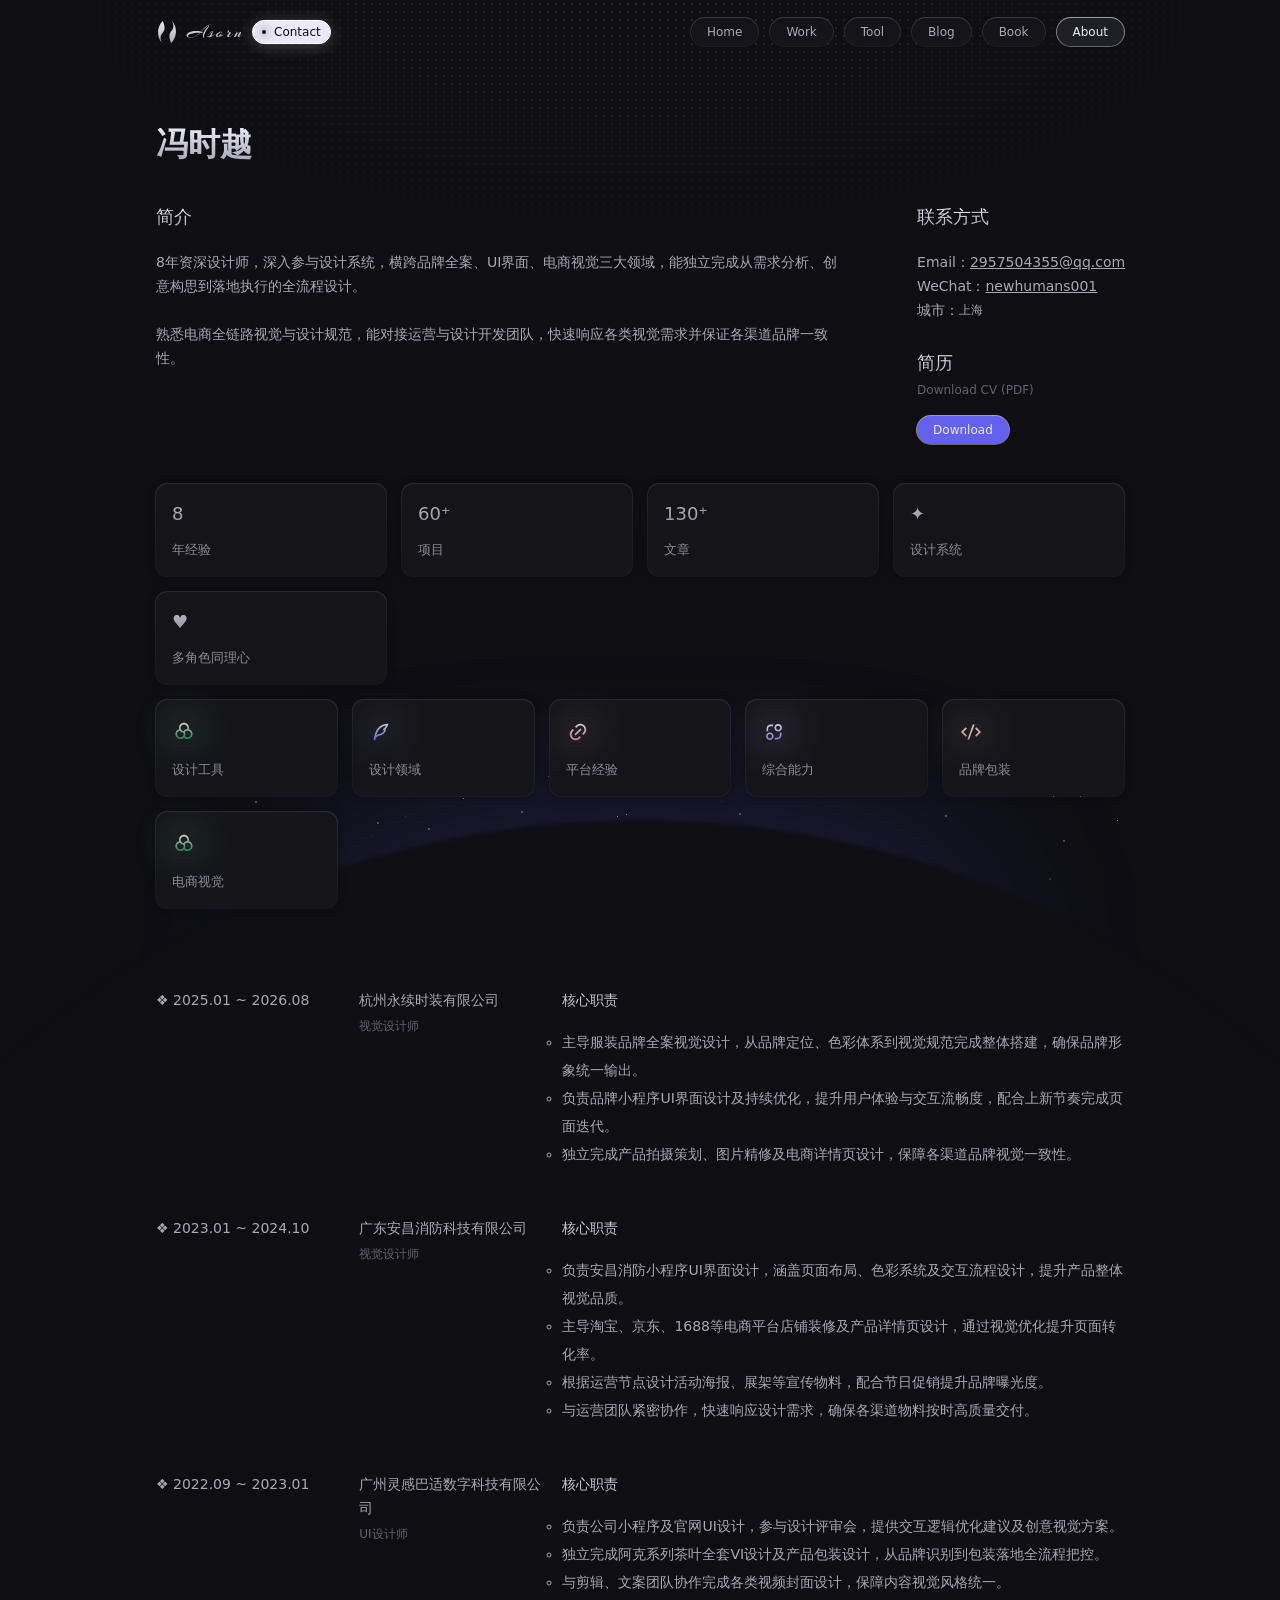
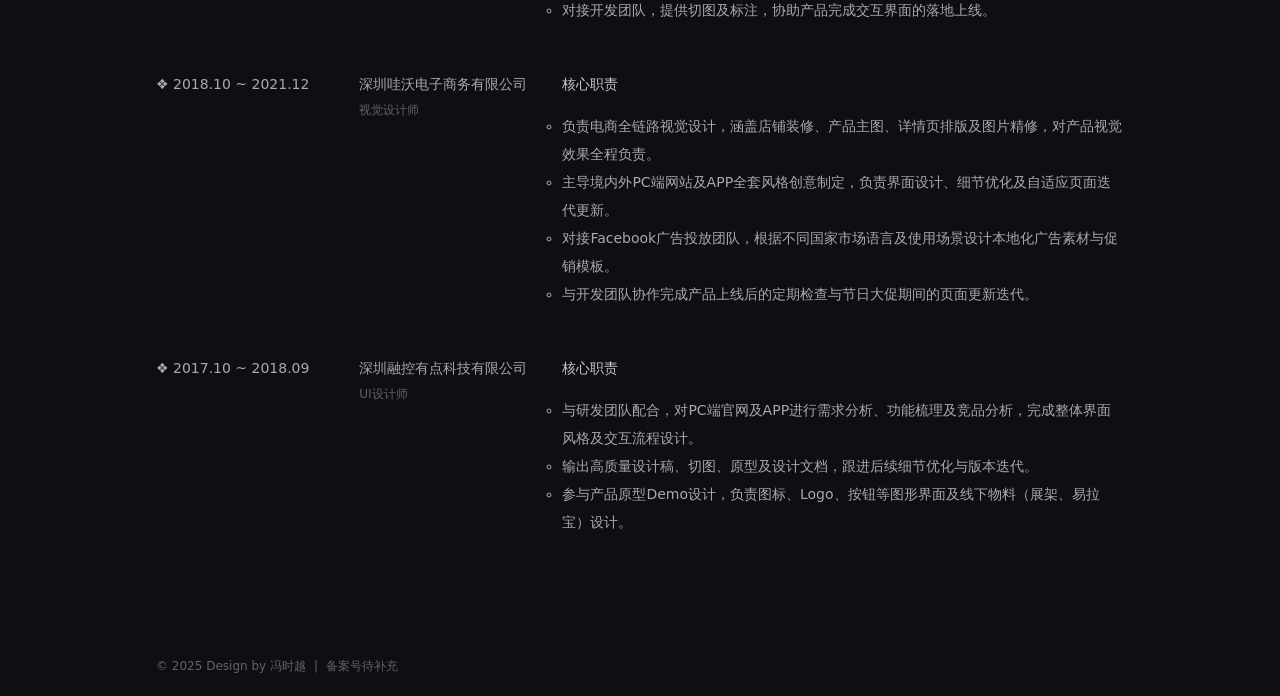
==== commit 27216676: "content: fill in 冯时越's real info (name, bio, email, wechat, abilities, experience) across all pages" ====
--- a/about.html
+++ b/about.html
@@ -1,24 +1,10 @@
 <!DOCTYPE html>
 <html lang="zh-CN">
-<!-- © 2025 你的名字 (https://asorn.cn). Designed and developed by 你的名字. All rights reserved. -->
-<head>
-<!--
-  编辑指南 / EDIT GUIDE
-  1) 把下面这些占位符替换成你自己的内容：
-     - "你的名字"  (站点主人名)
-     - "your@email.com" (联系邮箱)
-     - "yourwechat" (微信号)
-     - "yourname" (各社交平台用户名，如 dribbble.com/yourname)
-     - "你的公司" / 项目&经历文案（在对应区块直接改文字）
-  2) 主色：改 css/style.css 顶部 :root 里的 --brand（你定的主色 hex 填这里，例如 #00C896）
-  3) 图片现引用原作者 Asorn 的 CDN，替换成你自己的图片后改对应 src 即可
-  4) 授权：源码来自 Asorn 付费开源，可改造自用，禁止二次销售/商用
--->
-
+<!-- © 2025 冯时越. All rights reserved. -->
 
     <meta charset="UTF-8">
     <meta name="viewport" content="width=device-width, initial-scale=1.0">
-    <title>你的名字 - About Me</title>
+    <title>冯时越 - 关于我</title>
     <link rel="stylesheet" href="./css/style.css">
     <link rel="shortcut icon" href="./assets/public/favicon.svg"/>
 </head>
@@ -53,44 +39,47 @@
     </div>
     <div class="about">
         <div class="about-top">
-            <div class="about-name text-effect">My Name</div>
+            <div class="about-name text-effect">冯时越</div>
             <div class="about-info">
                 <div class="about-info-left load-pro">
-                    <div class="about-info-title">Introduce</div>
+                    <div class="about-info-title">简介</div>
                     <div class="introduce-desc">
-                        I am currently a product designer, junior developer, and aspire to become a design engineer. Having insights and practical experience in multiple industries such as cloud computing, low code, e-commerce, intelligent customer service, and zero trust.<br><br>
-                        I am passionate about the infinite possibilities of technology and also focused on exploring the values of product design, seeking a balance between ultimate design, interaction, technological inclusion, and business understanding to solve problems.<br><br>
-                        In addition, I have won three patents for appearance invention, which can be found in the  <a href="http://epub.cnipa.gov.cn/" target="_blank">China National Intellectual Property Administration ↗</a>  Enter my name on the official website to search.<br><br>
+                        8年资深设计师，深入参与设计系统，横跨品牌全案、UI界面、电商视觉三大领域，能独立完成从需求分析、创意构思到落地执行的全流程设计。<br><br>
+                        熟悉电商全链路视觉与设计规范，能对接运营与设计开发团队，快速响应各类视觉需求并保证各渠道品牌一致性。<br><br>
                     </div>
                 </div>
                 <div class="about-info-right load-pro">
                     <div class="contact">
-                        <div class="about-info-title">Contact</div>
+                        <div class="about-info-title">联系方式</div>
                         <div class="contact-desc">
                             <div class="list">
                                 <div class="list-label">Email：</div>
                                 <div href="javascript:" class="list-value" id="email" tabindex="0" role="button"  title="点击复制邮箱">
-                                    <a id="emailCopied">your@email.com</a>
+                                    <a id="emailCopied">2957504355@qq.com</a>
                                 </div>
                                 <span class="list-value copied">Copied&nbsp;✓</span>
                             </div>
                             <div class="list">
                                 <div class="list-label">WeChat：</div>
                                 <div class="list-value">
-                                    <a class="tooltip">yourwechat
+                                    <a class="tooltip">newhumans001
                                         <div class="tooltip-box">
                                             <img src="./assets/about/wechat.png">
                                         </div>
                                     </a>
                                 </div>
                             </div>
+                            <div class="list">
+                                <div class="list-label">城市：</div>
+                                <div class="list-value">上海</div>
+                            </div>
                         </div>
                     </div>
                     <div class="resume">
-                        <div class="about-info-title resume-title">Resume</div>
+                        <div class="about-info-title resume-title">简历</div>
                         <div class="resume-desc">
-                            <div class="resume-desc-helptext">Download CV (PDF & 1MB)</div>
-                            <div class="magical primary-btn btn-s"><a href="https://asorn.cn/" target="_blank">Download</a></div>
+                            <div class="resume-desc-helptext">Download CV (PDF)</div>
+                            <div class="magical primary-btn btn-s"><a href="#" target="_blank">Download</a></div>
                         </div>
                     </div>
                 </div>
@@ -102,25 +91,31 @@
                     <div class="magical power-card-number">
                         <a>
                             <div class="card-title">8</div>
-                            <div class="card-text">Work</div>
+                            <div class="card-text">年经验</div>
                         </a>
                     </div>
                     <div class="magical power-card-number">
                         <a>
                             <div class="card-title">60⁺</div>
-                            <div class="card-text">Project</div>
+                            <div class="card-text">项目</div>
                         </a>
                     </div>
                     <div class="magical power-card-number">
                         <a>
                             <div class="card-title">130⁺</div>
-                            <div class="card-text">Article</div>
-                        </a>
-                    </div>
-                    <div class="magical power-card-number">
-                        <a>
-                            <div class="card-title">3</div>
-                            <div class="card-text">Patent</div>
+                            <div class="card-text">文章</div>
+                        </a>
+                    </div>
+                    <div class="magical power-card-number">
+                        <a>
+                            <div class="card-title">✦</div>
+                            <div class="card-text">设计系统</div>
+                        </a>
+                    </div>
+                    <div class="magical power-card-number">
+                        <a>
+                            <div class="card-title">♥</div>
+                            <div class="card-text">多角色同理心</div>
                         </a>
                     </div>
                 </div>
@@ -128,31 +123,37 @@
                     <div class="magical power-card">
                         <a>
                             <div class="card-img" style="background-image: url('./assets/about/menu.svg')"></div>
-                            <div class="card-text">My abilities</div>
+                            <div class="card-text">设计工具</div>
                         </a>
                     </div>
                     <div class="magical power-card">
                         <a>
                             <div class="card-img" style="background-image: url('./assets/about/pen.svg')"></div>
-                            <div class="card-text">My abilities</div>
+                            <div class="card-text">设计领域</div>
                         </a>
                     </div>
                     <div class="magical power-card">
                         <a>
                             <div class="card-img" style="background-image: url('./assets/about/pin.svg')"></div>
-                            <div class="card-text">My abilities</div>
+                            <div class="card-text">平台经验</div>
                         </a>
                     </div>
                     <div class="magical power-card">
                         <a>
                             <div class="card-img" style="background-image: url('./assets/about/abstract.svg')"></div>
-                            <div class="card-text">My abilities</div>
+                            <div class="card-text">综合能力</div>
                         </a>
                     </div>
                     <div class="magical power-card">
                         <a>
                             <div class="card-img" style="background-image: url('./assets/about/code.svg')"></div>
-                            <div class="card-text">My abilities</div>
+                            <div class="card-text">品牌包装</div>
+                        </a>
+                    </div>
+                    <div class="magical power-card">
+                        <a>
+                            <div class="card-img" style="background-image: url('./assets/about/menu.svg')"></div>
+                            <div class="card-text">电商视觉</div>
                         </a>
                     </div>
                 </div>
@@ -161,85 +162,98 @@
         <div class="about-bottom load-pro">
             <div class="experience">
                 <div class="item load-pro">
-                    <div class="time">❖ 2023.10 ~ Now</div>
-                    <div class="name">
-                        <div class="company"><a href="https://asorn.cn/" target="_blank">Company Name ↗</a></div>
-                        <div class="job">Product Designer</div>
-                    </div>
-                    <div class="project-experience">
-                        <div class="item load-pro">
-                            <div class="title">Project Title</div>
-                            <div class="desc">
-                                <ul>
-                                    <li>App, Web, H5, Mini Program, Backend Design, <span>Design </span>Asset Building, Axure Interaction Design, Enterprise VI Design, etc. Welcome to consult.</li>
-                                </ul>
-                            </div>
-                        </div>
-                        <div class="item load-pro">
-                            <div class="title">Project Title</div>
-                            <div class="desc">
-                                <ul>
-                                    <li>App, Web, H5, Mini Program, Backend Design, <span>Design </span>Asset Building, Axure Interaction Design, Enterprise VI Design, etc. Welcome to consult;</li>
-                                    <li>App, Web, H5, Mini Program, Backend Design, <span>Design </span>Asset Building, Axure Interaction Design, Enterprise VI Design, etc. Welcome to consult.</li>
-                                </ul>
-                            </div>
-                        </div>
-                        <div class="item load-pro">
-                            <div class="title">Project Title</div>
-                            <div class="desc">
-                                <ul>
-                                    <li>App, Web, H5, Mini Program, Backend Design, <span>Design </span>Asset Building, Axure Interaction Design, Enterprise VI Design, etc. Welcome to consult.</li>
-                                </ul>
-                            </div>
-                        </div>
-                    </div>
-                </div>
-                <div class="item load-pro">
-                    <div class="time">❖ 2019.08 ~ 2023.08</div>
-                    <div class="name">
-                        <div class="company"><a href="https://asorn.cn/" target="_blank">Company Name ↗</a></div>
-                        <div class="job">Product Designer</div>
-                    </div>
-                    <div class="project-experience">
-                        <div class="item load-pro">
-                            <div class="title">Project Title</div>
-                            <div class="desc">
-                                <ul>
-                                    <li>App, Web, H5, Mini Program, Backend Design, <span>Design </span>Asset Building, Axure Interaction Design, Enterprise VI Design, etc. Welcome to consult.</li>
-                                </ul>
-                            </div>
-                        </div>
-                        <div class="item load-pro">
-                            <div class="title">Project Title</div>
-                            <div class="desc">
-                                <ul>
-                                    <li>App, Web, H5, Mini Program, Backend Design, <span>Design </span>Asset Building, Axure Interaction Design, Enterprise VI Design, etc. Welcome to consult;</li>
-                                    <li>App, Web, H5, Mini Program, Backend Design, <span>Design </span>Asset Building, Axure Interaction Design, Enterprise VI Design, etc. Welcome to consult.</li>
-                                </ul>
-                            </div>
-                        </div>
-                        <div class="item load-pro">
-                            <div class="title">Project Title</div>
-                            <div class="desc">
-                                <ul>
-                                    <li>App, Web, H5, Mini Program, Backend Design, <span>Design </span>Asset Building, Axure Interaction Design, Enterprise VI Design, etc. Welcome to consult.</li>
-                                </ul>
-                            </div>
-                        </div>
-                    </div>
-                </div>
-                <div class="item load-pro">
-                    <div class="time">❖ 2016.05 ~ 2019.06</div>
-                    <div class="name">
-                        <div class="company"><a href="https://asorn.cn/" target="_blank">Company Name ↗</a></div>
-                        <div class="job">Product Designer</div>
-                    </div>
-                    <div class="project-experience">
-                        <div class="item load-pro">
-                            <div class="title">Project Title</div>
-                            <div class="desc">
-                                <ul>
-                                    <li>App, Web, H5, Mini Program, Backend Design, <span>Design </span>Asset Building, Axure Interaction Design, Enterprise VI Design, etc. Welcome to consult.</li>
+                    <div class="time">❖ 2025.01 ~ 2026.08</div>
+                    <div class="name">
+                        <div class="company"><a href="#">杭州永续时装有限公司</a></div>
+                        <div class="job">视觉设计师</div>
+                    </div>
+                    <div class="project-experience">
+                        <div class="item load-pro">
+                            <div class="title">核心职责</div>
+                            <div class="desc">
+                                <ul>
+                                    <li>主导服装品牌全案视觉设计，从品牌定位、色彩体系到视觉规范完成整体搭建，确保品牌形象统一输出。</li>
+                                    <li>负责品牌小程序UI界面设计及持续优化，提升用户体验与交互流畅度，配合上新节奏完成页面迭代。</li>
+                                    <li>独立完成产品拍摄策划、图片精修及电商详情页设计，保障各渠道品牌视觉一致性。</li>
+                                </ul>
+                            </div>
+                        </div>
+                    </div>
+                </div>
+                <div class="item load-pro">
+                    <div class="time">❖ 2023.01 ~ 2024.10</div>
+                    <div class="name">
+                        <div class="company"><a href="#">广东安昌消防科技有限公司</a></div>
+                        <div class="job">视觉设计师</div>
+                    </div>
+                    <div class="project-experience">
+                        <div class="item load-pro">
+                            <div class="title">核心职责</div>
+                            <div class="desc">
+                                <ul>
+                                    <li>负责安昌消防小程序UI界面设计，涵盖页面布局、色彩系统及交互流程设计，提升产品整体视觉品质。</li>
+                                    <li>主导淘宝、京东、1688等电商平台店铺装修及产品详情页设计，通过视觉优化提升页面转化率。</li>
+                                    <li>根据运营节点设计活动海报、展架等宣传物料，配合节日促销提升品牌曝光度。</li>
+                                    <li>与运营团队紧密协作，快速响应设计需求，确保各渠道物料按时高质量交付。</li>
+                                </ul>
+                            </div>
+                        </div>
+                    </div>
+                </div>
+                <div class="item load-pro">
+                    <div class="time">❖ 2022.09 ~ 2023.01</div>
+                    <div class="name">
+                        <div class="company"><a href="#">广州灵感巴适数字科技有限公司</a></div>
+                        <div class="job">UI设计师</div>
+                    </div>
+                    <div class="project-experience">
+                        <div class="item load-pro">
+                            <div class="title">核心职责</div>
+                            <div class="desc">
+                                <ul>
+                                    <li>负责公司小程序及官网UI设计，参与设计评审会，提供交互逻辑优化建议及创意视觉方案。</li>
+                                    <li>独立完成阿克系列茶叶全套VI设计及产品包装设计，从品牌识别到包装落地全流程把控。</li>
+                                    <li>与剪辑、文案团队协作完成各类视频封面设计，保障内容视觉风格统一。</li>
+                                    <li>对接开发团队，提供切图及标注，协助产品完成交互界面的落地上线。</li>
+                                </ul>
+                            </div>
+                        </div>
+                    </div>
+                </div>
+                <div class="item load-pro">
+                    <div class="time">❖ 2018.10 ~ 2021.12</div>
+                    <div class="name">
+                        <div class="company"><a href="#">深圳哇沃电子商务有限公司</a></div>
+                        <div class="job">视觉设计师</div>
+                    </div>
+                    <div class="project-experience">
+                        <div class="item load-pro">
+                            <div class="title">核心职责</div>
+                            <div class="desc">
+                                <ul>
+                                    <li>负责电商全链路视觉设计，涵盖店铺装修、产品主图、详情页排版及图片精修，对产品视觉效果全程负责。</li>
+                                    <li>主导境内外PC端网站及APP全套风格创意制定，负责界面设计、细节优化及自适应页面迭代更新。</li>
+                                    <li>对接Facebook广告投放团队，根据不同国家市场语言及使用场景设计本地化广告素材与促销模板。</li>
+                                    <li>与开发团队协作完成产品上线后的定期检查与节日大促期间的页面更新迭代。</li>
+                                </ul>
+                            </div>
+                        </div>
+                    </div>
+                </div>
+                <div class="item load-pro">
+                    <div class="time">❖ 2017.10 ~ 2018.09</div>
+                    <div class="name">
+                        <div class="company"><a href="#">深圳融控有点科技有限公司</a></div>
+                        <div class="job">UI设计师</div>
+                    </div>
+                    <div class="project-experience">
+                        <div class="item load-pro">
+                            <div class="title">核心职责</div>
+                            <div class="desc">
+                                <ul>
+                                    <li>与研发团队配合，对PC端官网及APP进行需求分析、功能梳理及竞品分析，完成整体界面风格及交互流程设计。</li>
+                                    <li>输出高质量设计稿、切图、原型及设计文档，跟进后续细节优化与版本迭代。</li>
+                                    <li>参与产品原型Demo设计，负责图标、Logo、按钮等图形界面及线下物料（展架、易拉宝）设计。</li>
                                 </ul>
                             </div>
                         </div>
@@ -251,18 +265,13 @@
     <div class="footer">
         <div class="footer-content">
             <div class="copyright">
-                <div>© 2025 Design by <a href="https://asorn.cn/" target="_blank">你的名字</a></div>
+                <div>© 2025 Design by <a href="./index.html">冯时越</a></div>
                 <span>|</span>
                 <div class="fillings">
-                    <a href="https://asorn.cn/" target="_blank">Your filing number</a>
-                </div>
-            </div>
-            <div class="friends">
-                <a href="https://zdo.fun/" target="_blank">ZDO</a>
-                <a href="https://larkmap.com/" target="_blank">Larkmap</a>
-                <a href="https://qingicon.com/" target="_blank">QingIcon</a>
-            </div>
-        </div>
+                    <a href="#">备案号待补充</a>
+                </div>
+            </div>
+            <div class="friends"></div></div>
     </div>
     <div class="widget">
         <div class="shape-light"></div>
@@ -280,4 +289,4 @@
 <script src="./js/main.min.js"></script>
 <script src='./js/anime.js'></script>
 <script src='./js/firework.js'></script>
-</html>+</html>
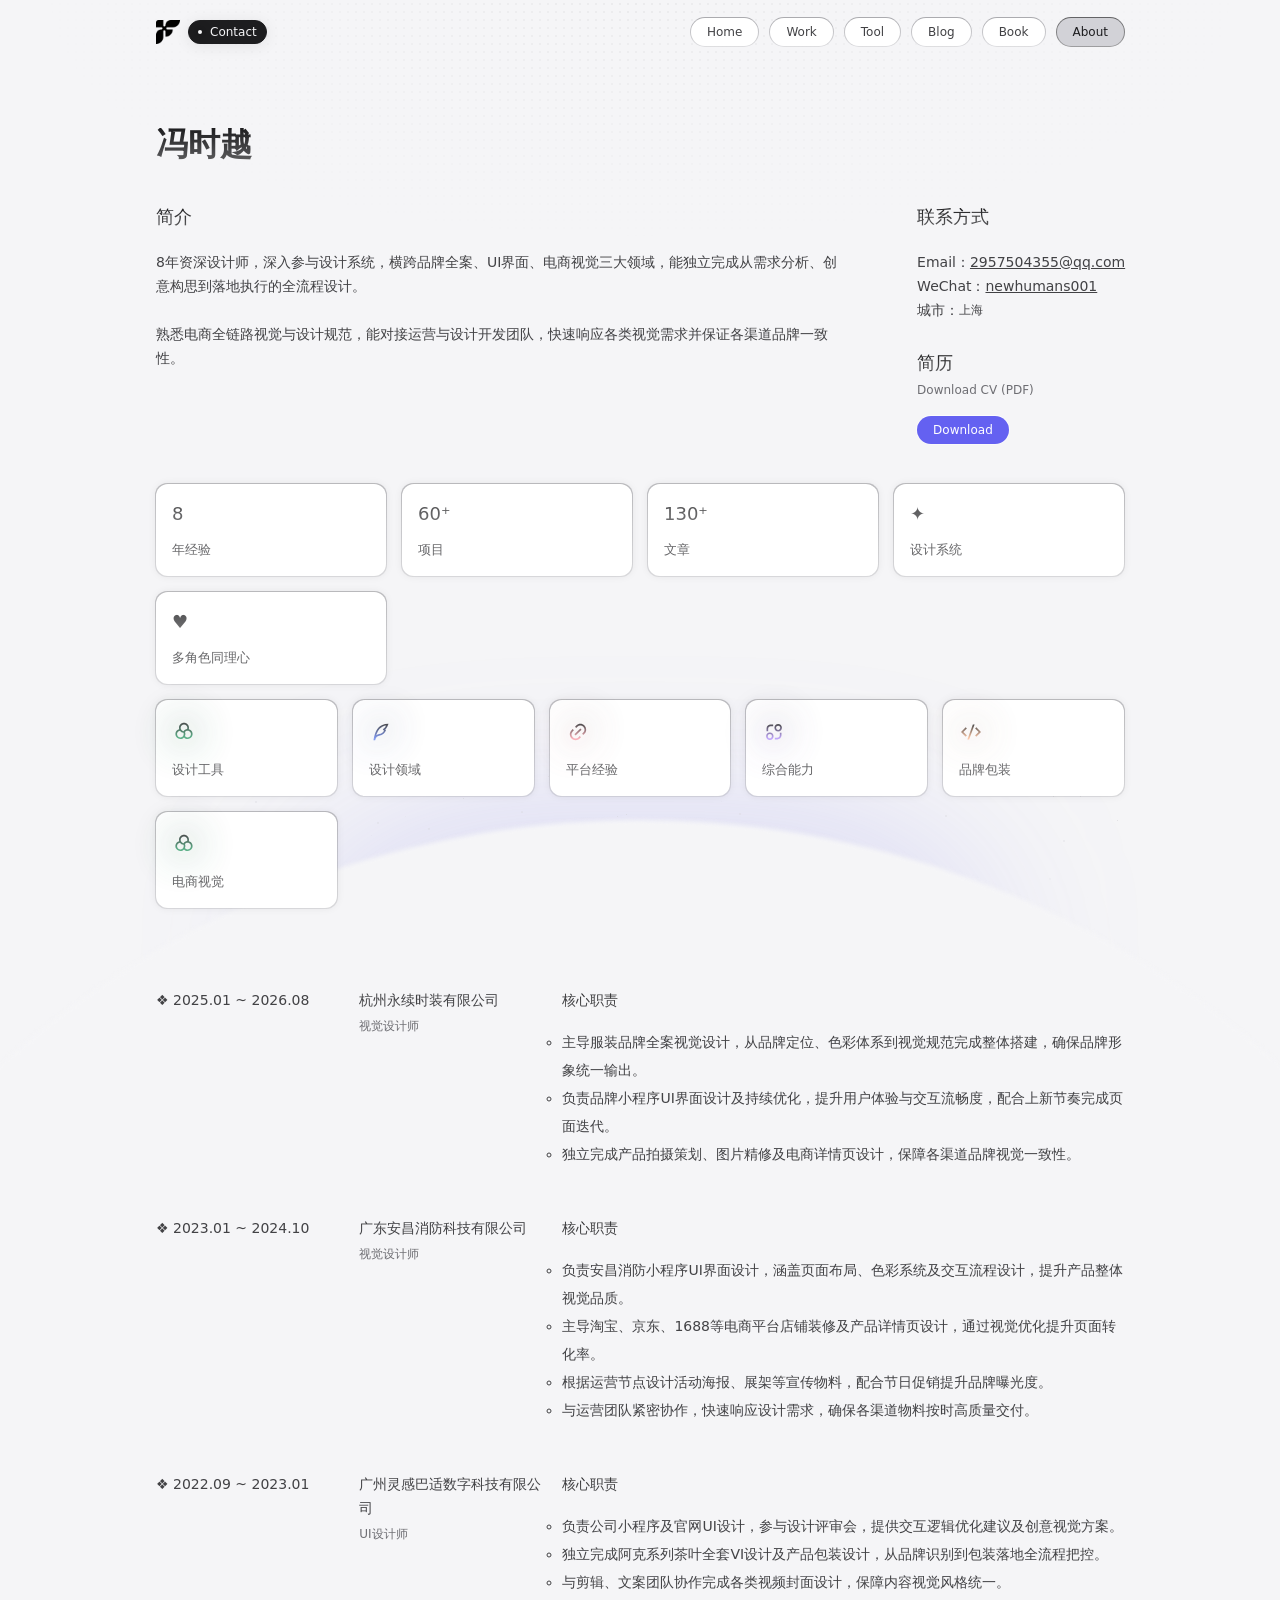
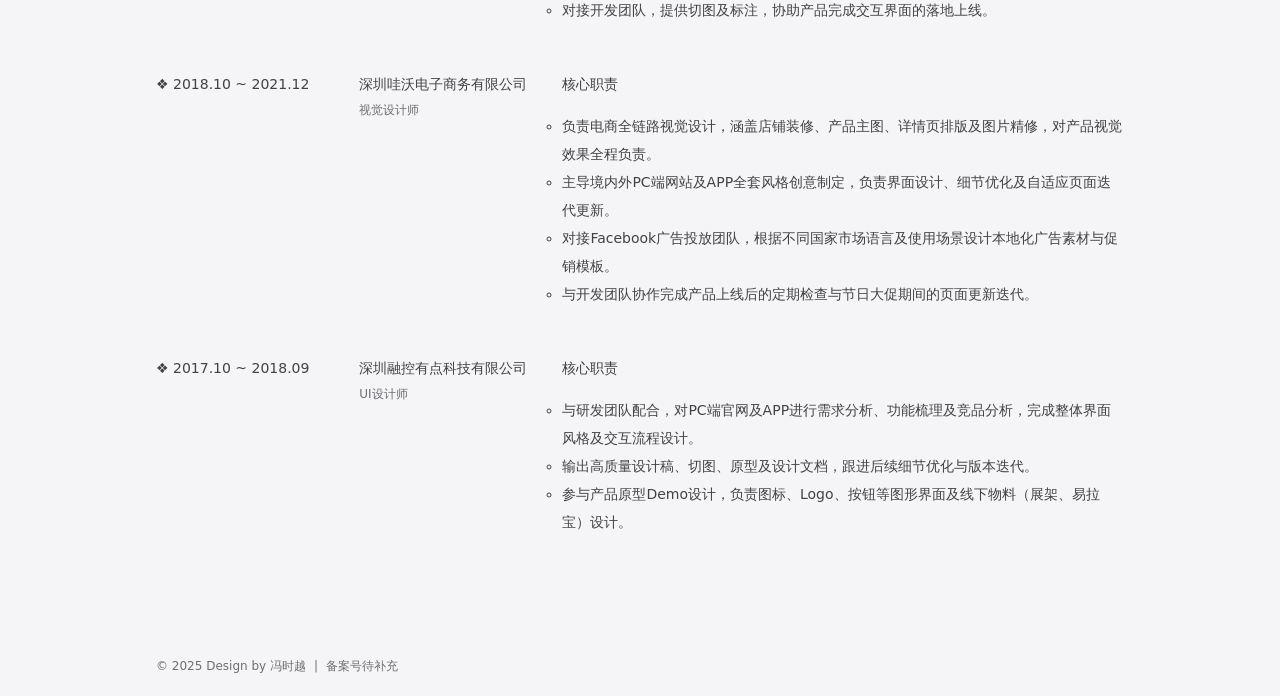
==== commit 687619e2: "brand: replace Asorn logo with custom pinwheel mark (nav/favicon/tool cards)" ====
--- a/about.html
+++ b/about.html
@@ -6,14 +6,15 @@
     <meta name="viewport" content="width=device-width, initial-scale=1.0">
     <title>冯时越 - 关于我</title>
     <link rel="stylesheet" href="./css/style.css">
-    <link rel="shortcut icon" href="./assets/public/favicon.svg"/>
+    <link rel="icon" type="image/png" sizes="512x512" href="./assets/public/favicon.png"/>
+    <link rel="apple-touch-icon" href="./assets/public/favicon.png"/>
 </head>
 <body>
     <canvas class="fireworks"></canvas>
     <div class="head" id="headscrollbg">
         <div class="main">
             <div class="main-left">
-                <a href="./index.html" class="logo"><img src="./assets/public/logo_graph.svg"></a>
+                <a href="./index.html" class="logo"><img src="./assets/public/logo_mark.png" alt="冯时越"></a>
                 <div class="tag tag-cooperate" onclick="window.location.href='./about.html'">
                     <div class="breath-dot"></div>Contact
                 </div>
--- a/css/style.css
+++ b/css/style.css
@@ -1,7 +1,7 @@
 :root{
-  --brand:#6461F1;   /* ← 你的主色填这里（例如 #00C896 / #FF7A33） */
+  --brand:#6461F1;   /* 主色（品牌紫） */
   --brand-2:#8B5CF6;
-  --bg:#0E0E13;
+  --bg:#F5F5F7;
 }
 
 @charset "UTF-8";
@@ -16,8 +16,8 @@
 }
 
 body {
-  background-color: #0E0E13;
-  color: #E8E8F6;
+  background-color: #F5F5F7;
+  color: #1D1D1F;
   font-family: Roboto, system-ui, -apple-system, "Segoe UI", "Helvetica Neue", Arial, "Liberation Sans", sans-serif, "Apple Color Emoji", "Segoe UI Emoji", "Segoe UI Symbol", "Noto Color Emoji";
   -webkit-font-smoothing: antialiased;
   overflow-x: hidden;
@@ -63,7 +63,7 @@
   align-items: center;
   justify-content: center;
   border-radius: var(--border);
-  background-color: #141419;
+  background-color: #FFFFFF;
 }
 
 .magical::before, .magical::after {
@@ -76,13 +76,13 @@
 }
 
 .magical::before {
-  background: radial-gradient(var(--circle-size) circle at var(--mouse-x) var(--mouse-y), rgba(255, 255, 255, 0.3), transparent 40%);
+  background: radial-gradient(var(--circle-size) circle at var(--mouse-x) var(--mouse-y), rgba(0, 0, 0, 0.10), transparent 40%);
   /* hover border */
   z-index: -1;
 }
 
 .magical::after {
-  background: linear-gradient(180deg, rgba(78, 78, 100, 0.48) 0%, rgba(78, 78, 100, 0.2) 100%);
+  background: linear-gradient(180deg, rgba(134, 134, 139, 0.48) 0%, rgba(134, 134, 139, 0.2) 100%);
   /* border */
   z-index: -2;
 }
@@ -94,23 +94,23 @@
   border-radius: var(--border);
   opacity: 0;
   pointer-events: none;
-  background: radial-gradient(var(--circle-size) circle at var(--mouse-x) var(--mouse-y), rgba(255, 255, 255, 0.01), transparent 40%);
+  background: radial-gradient(var(--circle-size) circle at var(--mouse-x) var(--mouse-y), rgba(0, 0, 0, 0.01), transparent 40%);
   /* hover fill，初始值 rgba=0.01 */
 }
 
 .btn {
   --border: 9999px;
-  background-image: radial-gradient(var(--circle-size) circle at var(--mouse-x) var(--mouse-y), rgba(255, 255, 255, 0.06), transparent 40%);
+  background-image: radial-gradient(var(--circle-size) circle at var(--mouse-x) var(--mouse-y), rgba(0, 0, 0, 0.04), transparent 40%);
   /* hover fill */
 }
 
 .btn::before {
-  background: radial-gradient(var(--circle-size) circle at var(--mouse-x) var(--mouse-y), rgba(255, 255, 255, 0.4), transparent 40%);
+  background: radial-gradient(var(--circle-size) circle at var(--mouse-x) var(--mouse-y), rgba(0, 0, 0, 0.12), transparent 40%);
   /* hover border */
 }
 
 .btn::after {
-  background: linear-gradient(180deg, rgba(78, 78, 100, 0.68) 0%, rgba(78, 78, 100, 0.2) 100%);
+  background: linear-gradient(180deg, rgba(134, 134, 139, 0.68) 0%, rgba(134, 134, 139, 0.2) 100%);
   /* border */
 }
 
@@ -127,12 +127,12 @@
   font-size: 13px;
   line-height: 22px;
   font-weight: 500;
-  color: #E8E8F6;
+  color: #FFFFFF;
   text-decoration: none;
 }
 
 .primary-btn::after {
-  background: linear-gradient(180deg, rgba(232, 232, 246, 0.68) 0%, rgba(232, 232, 246, 0.4) 100%);
+  background: linear-gradient(180deg, rgba(255, 255, 255, 0.68) 0%, rgba(255, 255, 255, 0.4) 100%);
   /* border */
 }
 
@@ -152,7 +152,7 @@
   font-size: 13px;
   line-height: 22px;
   font-weight: 500;
-  color: #E8E8F6;
+  color: #1D1D1F;
   text-decoration: none;
 }
 
@@ -243,6 +243,14 @@
 
 .head .main-left .logo {
   height: 24px;
+  display: flex;
+  align-items: center;
+}
+
+.head .main-left .logo img {
+  height: 24px;
+  width: 24px;
+  object-fit: contain;
 }
 
 .head .main-left .tag-cooperate {
@@ -253,17 +261,17 @@
   gap: 8px;
   cursor: pointer;
   padding: 5px 9px;
-  color: #0E0E13;
-  background: #E8E8F6;
-  box-shadow: 0px 2px 16px 0px rgba(255, 255, 255, 0.24);
-  border: 1px solid #ffffff;
+  color: #F5F5F7;
+  background: #1D1D1F;
+  box-shadow: 0px 2px 16px 0px rgba(0, 0, 0, 0.08);
+  border: 1px solid #1D1D1F;
 }
 
 .head .main-left .tag-cooperate .breath-dot {
   width: 4px;
   height: 4px;
   border-radius: 50%;
-  background-color: #0E0E13;
+  background-color: #F5F5F7;
   box-shadow: 0 0 8px black;
   animation: breath 1s infinite alternate;
 }
@@ -297,17 +305,17 @@
   cursor: pointer;
   font-size: 12px;
   line-height: 20px;
-  color: #A8A8B6;
+  color: #424245;
 }
 
 .head .menu li.nav {
   font-weight: 500;
-  color: #E8E8F6;
-  background-color: #1F1F26;
+  color: #1D1D1F;
+  background-color: #D2D2D7;
 }
 
 .head .menu li.nav::after {
-  background: linear-gradient(180deg, rgba(232, 232, 246, 0.68) 0%, rgba(232, 232, 246, 0.4) 100%);
+  background: linear-gradient(180deg, rgba(29, 29, 31, 0.68) 0%, rgba(29, 29, 31, 0.4) 100%);
 }
 
 .head .menu .menu-expand-btn {
@@ -329,7 +337,7 @@
   left: 0;
   width: calc(100vw);
   height: calc(100vh);
-  background: rgba(14, 14, 19, 0.98);
+  background: rgba(245, 245, 247, 0.98);
   backdrop-filter: blur(16px);
   -webkit-backdrop-filter: blur(16px);
   display: flex;
@@ -358,9 +366,9 @@
   font-size: 16px;
   line-height: 28px;
   font-weight: 500;
-  color: #E8E8F6;
-  width: 100%;
-  background-color: #141419;
+  color: #1D1D1F;
+  width: 100%;
+  background-color: #FFFFFF;
   border-radius: 12px;
   text-align: center;
   padding: 12px 40px;
@@ -369,7 +377,7 @@
 }
 
 .head #menu-panel .menu-panel-content li:hover {
-  background-color: #1F1F26;
+  background-color: #D2D2D7;
   transition: all 0.3s;
 }
 
@@ -388,7 +396,7 @@
 .head #menu-panel .menu-close-btn svg {
   width: 14px;
   height: 14px;
-  fill: #E8E8F6;
+  fill: #FFFFFF;
 }
 
 .head #menu-panel .menu-close-btn:hover {
@@ -404,7 +412,7 @@
   padding: 60px 40px 20px 40px;
   font-size: 12px;
   line-height: 20px;
-  color: #62616F;
+  color: #6E6E73;
 }
 
 .footer .main {
@@ -443,7 +451,7 @@
 
 .footer .footer-content a {
   transition: color .15s ease-in;
-  color: #62616F;
+  color: #6E6E73;
 }
 
 .footer .footer-content a:hover {
@@ -509,18 +517,18 @@
 
 .widget .shape-star .rising-stars div:nth-child(1) {
   animation-duration: 100s !important;
-  box-shadow: 136px 13273px #fff, 347px 1735px #fff, 813px 1674px #fff, 1949px 440px #fff, 1440px 41px #fff, 437px 1122px #fff, 406px 430px #fff, 1014px 25px #fff, 1330px 1616px #fff, 1636px 1496px #fff, 1358px 800px #fff, 48px 857px #fff, 900px 1821px #fff, 906px 1975px #fff, 832px 163px #fff, 1911px 1480px #fff, 576px 523px #fff, 783px 1435px #fff, 738px 1712px #fff, 1822px 193px #fff, 1168px 1172px #fff, 480px 687px #fff, 798px 337px #fff, 1747px 824px #fff, 1296px 1690px #fff, 1277px 1786px #fff, 1941px 1271px #fff, 1925px 784px #fff, 400px 1302px #fff, 112px 882px #fff, 1008px 1624px #fff, 55px 1604px #fff, 1143px 1555px #fff, 1354px 1344px #fff, 1687px 601px #fff, 651px 617px #fff, 984px 1737px #fff, 505px 1689px #fff, 634px 1460px #fff, 770px 827px #fff, 315px 833px #fff, 192px 1677px #fff, 1324px 580px #fff, 1862px 1217px #fff, 157px 1255px #fff, 1265px 1949px #fff, 259px 482px #fff, 1925px 39px #fff, 1823px 1401px #fff, 172px 1227px #fff, 1120px 662px #fff, 621px 681px #fff, 959px 1389px #fff, 370px 367px #fff, 1629px 754px #fff, 117px 756px #fff, 415px 19px #fff, 1158px 1227px #fff, 36px 322px #fff, 315px 1172px #fff, 1156px 1010px #fff, 758px 828px #fff, 1576px 1585px #fff, 725px 1487px #fff, 1987px 1199px #fff, 832px 827px #fff, 1162px 92px #fff, 103px 1868px #fff, 588px 198px #fff, 695px 984px #fff, 1256px 1513px #fff, 29px 924px #fff, 1991px 1022px #fff, 317px 932px #fff, 114px 1610px #fff, 1073px 1420px #fff, 1161px 1045px #fff, 684px 312px #fff, 250px 419px #fff, 151px 76px #fff, 1228px 400px #fff, 1381px 202px #fff, 1210px 207px #fff, 951px 1633px #fff, 1585px 1768px #fff, 1187px 1462px #fff, 231px 1455px #fff, 1457px 1778px #fff, 1604px 75px #fff, 1952px 1575px #fff, 1870px 10px #fff, 1240px 1824px #fff, 591px 554px #fff, 1696px 112px #fff, 1618px 662px #fff, 860px 1971px #fff, 899px 1140px #fff, 1334px 285px #fff, 1051px 732px #fff, 267px 1737px #fff, 1363px 965px #fff, 1829px 1718px #fff, 1966px 1063px #fff, 979px 1908px #fff, 1654px 1085px #fff, 416px 1055px #fff, 1758px 576px #fff, 1604px 720px #fff, 840px 143px #fff, 852px 1385px #fff, 411px 1808px #fff, 992px 28px #fff, 1461px 122px #fff, 1110px 671px #fff, 221px 1734px #fff, 1886px 1139px #fff, 1963px 1765px #fff, 406px 456px #fff, 461px 1710px #fff, 524px 1305px #fff, 905px 1265px #fff, 731px 126px #fff, 1748px 186px #fff, 759px 1511px #fff, 1502px 1174px #fff, 163px 1326px #fff, 1236px 416px #fff, 963px 1543px #fff, 509px 373px #fff, 1965px 942px #fff, 1621px 1614px #fff, 211px 515px #fff, 1064px 990px #fff, 475px 715px #fff, 1977px 366px #fff, 1480px 1801px #fff, 693px 701px #fff, 944px 628px #fff, 1870px 1324px #fff, 1745px 442px #fff, 753px 1087px #fff, 1639px 620px #fff, 1838px 1570px #fff, 1945px 1028px #fff, 1692px 1037px #fff, 276px 440px #fff, 668px 1787px #fff, 440px 1541px #fff, 1493px 199px #fff, 1930px 1584px #fff, 1856px 700px #fff, 1161px 682px #fff, 1671px 664px #fff, 286px 1182px #fff, 1933px 1388px #fff, 743px 1367px #fff, 849px 1823px #fff, 136px 25px #fff, 568px 102px #fff, 659px 687px #fff, 27px 211px #fff, 1980px 602px #fff, 383px 176px #fff, 1124px 470px #fff, 1143px 100px #fff, 1744px 1751px #fff, 689px 614px #fff, 596px 1867px #fff, 710px 883px #fff, 637px 202px #fff, 1372px 962px #fff, 1595px 1650px #fff, 1491px 1428px #fff, 873px 235px #fff, 1127px 582px #fff, 700px 140px #fff, 1470px 1395px #fff, 1133px 1532px #fff, 1736px 1749px #fff, 1841px 228px #fff, 529px 1790px #fff, 1084px 1246px #fff, 1365px 230px #fff, 529px 304px #fff, 528px 1689px #fff, 1549px 1892px #fff, 975px 1315px #fff, 1924px 1909px #fff, 423px 115px #fff, 1198px 432px #fff, 1081px 956px #fff, 1890px 1360px #fff, 872px 535px #fff, 781px 630px #fff, 1010px 197px #fff, 651px 125px #fff, 1569px 1159px #fff, 233px 759px #fff, 372px 139px #fff, 742px 1233px #fff, 302px 1514px #fff, 1159px 879px #fff, 1536px 213px #fff, 1212px 49px #fff, 897px 1653px #fff, 1735px 765px #fff, 1086px 410px #fff, 609px 1933px #fff, 127px 172px #fff, 179px 1873px #fff, 584px 299px #fff, 861px 1050px #fff, 400px 234px #fff, 1401px 806px #fff, 1086px 47px #fff, 1735px 1844px #fff, 1874px 1698px #fff, 975px 720px #fff, 164px 845px #fff, 461px 66px #fff, 894px 1102px #fff, 151px 1968px #fff, 258px 1303px #fff, 366px 593px #fff, 390px 1023px #fff, 1296px 661px #fff, 308px 285px #fff, 554px 1926px #fff, 1409px 527px #fff, 1661px 316px #fff, 101px 439px #fff, 1051px 1323px #fff, 1144px 1541px #fff, 479px 16px #fff, 1172px 911px #fff, 1087px 1807px #fff, 1699px 628px #fff, 1859px 1056px #fff, 571px 1977px #fff, 137px 1578px #fff, 906px 847px #fff, 1071px 430px #fff, 212px 323px #fff, 353px 276px #fff, 680px 316px #fff, 1781px 1151px #fff, 137px 1426px #fff, 1270px 1679px #fff, 696px 220px #fff, 587px 184px #fff, 704px 795px #fff, 1646px 907px #fff, 1546px 11px #fff, 369px 1976px #fff, 1199px 815px #fff, 290px 913px #fff, 159px 1921px #fff, 955px 1406px #fff, 748px 1132px #fff, 1388px 1674px #fff, 1390px 1925px #fff, 961px 70px #fff, 1015px 927px #fff, 470px 64px #fff, 1125px 684px #fff, 615px 1839px #fff, 1318px 1437px #fff, 1338px 1130px #fff, 295px 1857px #fff, 1656px 1208px #fff, 1550px 1250px #fff, 595px 1523px #fff, 943px 1812px #fff, 976px 1048px #fff, 175px 1883px #fff, 641px 1066px #fff, 1115px 758px #fff, 1726px 1072px #fff, 1403px 1085px #fff, 1601px 935px #fff, 221px 877px #fff, 1318px 1484px #fff, 1382px 1995px #fff, 737px 1875px #fff, 772px 1635px #fff, 869px 1654px #fff, 1179px 18px #fff, 518px 695px #fff, 691px 1963px #fff, 1290px 1259px #fff, 121px 1616px #fff, 531px 1751px #fff, 538px 968px #fff, 1492px 1387px #fff, 848px 1586px #fff, 665px 1946px #fff, 307px 984px #fff, 593px 1790px #fff, 282px 981px #fff, 1383px 1886px #fff, 1220px 1353px #fff, 537px 1893px #fff, 1228px 1085px #fff, 1415px 532px #fff, 660px 982px #fff, 308px 1837px #fff, 1644px 694px #fff, 1137px 296px #fff, 1010px 450px #fff, 1405px 1366px #fff, 1823px 1910px #fff, 623px 1983px #fff, 585px 716px #fff, 1521px 888px #fff, 334px 1235px #fff, 989px 1957px #fff, 1055px 1917px #fff, 1012px 1921px #fff, 502px 793px #fff, 362px 394px #fff, 437px 1451px #fff, 49px 1224px #fff, 1883px 326px #fff, 235px 1679px #fff, 355px 1148px #fff, 204px 907px #fff, 1405px 851px #fff, 404px 986px #fff, 126px 239px #fff, 1311px 1960px #fff, 1178px 804px #fff, 692px 1467px #fff, 523px 1043px #fff, 259px 1128px #fff, 940px 229px #fff, 733px 590px #fff, 845px 1397px #fff, 64px 383px #fff, 220px 1136px #fff, 307px 48px #fff, 1996px 1239px #fff, 495px 322px #fff, 1245px 1786px #fff, 392px 26px #fff, 1053px 835px #fff, 68px 296px #fff, 1165px 63px #fff, 1992px 584px #fff, 1947px 881px #fff, 1012px 205px #fff, 419px 1901px #fff, 91px 667px #fff, 558px 1692px #fff, 129px 252px #fff, 369px 428px #fff, 241px 1865px #fff, 289px 1345px #fff, 1591px 1655px #fff, 29px 585px #fff, 489px 885px #fff, 342px 307px #fff, 589px 658px #fff, 1069px 348px #fff, 355px 690px #fff, 1141px 483px #fff, 299px 1211px #fff, 217px 1040px #fff, 266px 524px #fff, 1151px 304px #fff, 777px 1096px #fff, 1166px 1726px #fff, 1332px 819px #fff, 986px 1727px #fff, 87px 1949px #fff, 1962px 83px #fff, 133px 708px #fff, 1603px 504px #fff, 487px 1316px #fff, 216px 863px #fff, 877px 162px #fff, 1234px 1181px #fff, 1102px 1118px #fff, 509px 475px #fff, 621px 935px #fff, 658px 589px #fff, 665px 1606px #fff, 878px 1542px #fff, 864px 882px #fff, 1070px 1310px #fff, 1983px 1146px #fff, 1673px 1885px #fff, 1008px 351px #fff, 1896px 494px #fff, 1523px 1071px #fff, 1424px 773px #fff, 1077px 571px #fff, 281px 602px #fff, 19px 1135px #fff, 852px 1826px #fff, 1114px 1291px #fff, 956px 257px #fff, 1956px 1188px #fff, 1779px 284px #fff, 204px 613px #fff, 1892px 1213px #fff, 1787px 1914px #fff, 1732px 695px #fff, 1497px 375px #fff, 1266px 1719px #fff, 1668px 1242px #fff, 931px 147px #fff, 399px 1359px #fff, 1626px 518px #fff, 840px 1495px #fff, 145px 926px #fff, 924px 46px #fff, 1907px 1649px #fff, 953px 1435px #fff, 1530px 373px #fff, 320px 1346px #fff, 1007px 581px #fff, 897px 46px #fff, 926px 1693px #fff, 1187px 370px #fff, 69px 939px #fff, 64px 1548px #fff, 66px 491px #fff, 1871px 676px #fff, 1240px 722px #fff, 1223px 216px #fff, 1743px 1566px #fff, 1901px 1944px #fff, 918px 583px #fff, 285px 601px #fff, 1303px 263px #fff, 1156px 1288px #fff, 1897px 61px #fff, 463px 1533px #fff, 98px 1153px #fff, 1430px 1811px #fff, 304px 651px #fff, 722px 260px #fff, 219px 1577px #fff, 157px 112px #fff, 1146px 1534px #fff, 972px 230px #fff, 529px 962px #fff, 91px 947px #fff, 410px 1245px #fff, 1556px 586px #fff, 591px 1038px #fff, 1571px 892px #fff, 236px 1129px #fff, 976px 1915px #fff, 903px 590px #fff, 939px 521px #fff, 697px 859px #fff, 1192px 71px #fff, 614px 366px #fff, 1197px 1094px #fff, 1433px 839px #fff, 1689px 1700px #fff, 1023px 1084px #fff, 176px 1110px #fff, 12px 830px #fff, 1880px 1619px #fff, 1914px 994px #fff, 218px 987px #fff, 1585px 517px #fff, 1837px 502px #fff, 1878px 1043px #fff, 30px 837px #fff, 1582px 1999px #fff, 1698px 940px #fff, 613px 266px #fff, 1628px 29px #fff, 1113px 180px #fff, 239px 269px #fff, 1903px 449px #fff, 1788px 1095px #fff, 51px 1761px #fff, 421px 1073px #fff, 353px 292px #fff, 1612px 749px #fff, 986px 601px #fff, 450px 343px #fff, 1386px 1341px #fff, 204px 848px #fff, 1527px 110px #fff, 379px 1993px #fff, 820px 1197px #fff, 279px 1804px #fff, 160px 1801px #fff, 1475px 1135px #fff, 1374px 1626px #fff, 873px 1542px #fff, 1637px 1435px #fff, 470px 1761px #fff, 628px 919px #fff, 628px 574px #fff;
+  box-shadow: 136px 13273px #D2D2D7, 347px 1735px #D2D2D7, 813px 1674px #D2D2D7, 1949px 440px #D2D2D7, 1440px 41px #D2D2D7, 437px 1122px #D2D2D7, 406px 430px #D2D2D7, 1014px 25px #D2D2D7, 1330px 1616px #D2D2D7, 1636px 1496px #D2D2D7, 1358px 800px #D2D2D7, 48px 857px #D2D2D7, 900px 1821px #D2D2D7, 906px 1975px #D2D2D7, 832px 163px #D2D2D7, 1911px 1480px #D2D2D7, 576px 523px #D2D2D7, 783px 1435px #D2D2D7, 738px 1712px #D2D2D7, 1822px 193px #D2D2D7, 1168px 1172px #D2D2D7, 480px 687px #D2D2D7, 798px 337px #D2D2D7, 1747px 824px #D2D2D7, 1296px 1690px #D2D2D7, 1277px 1786px #D2D2D7, 1941px 1271px #D2D2D7, 1925px 784px #D2D2D7, 400px 1302px #D2D2D7, 112px 882px #D2D2D7, 1008px 1624px #D2D2D7, 55px 1604px #D2D2D7, 1143px 1555px #D2D2D7, 1354px 1344px #D2D2D7, 1687px 601px #D2D2D7, 651px 617px #D2D2D7, 984px 1737px #D2D2D7, 505px 1689px #D2D2D7, 634px 1460px #D2D2D7, 770px 827px #D2D2D7, 315px 833px #D2D2D7, 192px 1677px #D2D2D7, 1324px 580px #D2D2D7, 1862px 1217px #D2D2D7, 157px 1255px #D2D2D7, 1265px 1949px #D2D2D7, 259px 482px #D2D2D7, 1925px 39px #D2D2D7, 1823px 1401px #D2D2D7, 172px 1227px #D2D2D7, 1120px 662px #D2D2D7, 621px 681px #D2D2D7, 959px 1389px #D2D2D7, 370px 367px #D2D2D7, 1629px 754px #D2D2D7, 117px 756px #D2D2D7, 415px 19px #D2D2D7, 1158px 1227px #D2D2D7, 36px 322px #D2D2D7, 315px 1172px #D2D2D7, 1156px 1010px #D2D2D7, 758px 828px #D2D2D7, 1576px 1585px #D2D2D7, 725px 1487px #D2D2D7, 1987px 1199px #D2D2D7, 832px 827px #D2D2D7, 1162px 92px #D2D2D7, 103px 1868px #D2D2D7, 588px 198px #D2D2D7, 695px 984px #D2D2D7, 1256px 1513px #D2D2D7, 29px 924px #D2D2D7, 1991px 1022px #D2D2D7, 317px 932px #D2D2D7, 114px 1610px #D2D2D7, 1073px 1420px #D2D2D7, 1161px 1045px #D2D2D7, 684px 312px #D2D2D7, 250px 419px #D2D2D7, 151px 76px #D2D2D7, 1228px 400px #D2D2D7, 1381px 202px #D2D2D7, 1210px 207px #D2D2D7, 951px 1633px #D2D2D7, 1585px 1768px #D2D2D7, 1187px 1462px #D2D2D7, 231px 1455px #D2D2D7, 1457px 1778px #D2D2D7, 1604px 75px #D2D2D7, 1952px 1575px #D2D2D7, 1870px 10px #D2D2D7, 1240px 1824px #D2D2D7, 591px 554px #D2D2D7, 1696px 112px #D2D2D7, 1618px 662px #D2D2D7, 860px 1971px #D2D2D7, 899px 1140px #D2D2D7, 1334px 285px #D2D2D7, 1051px 732px #D2D2D7, 267px 1737px #D2D2D7, 1363px 965px #D2D2D7, 1829px 1718px #D2D2D7, 1966px 1063px #D2D2D7, 979px 1908px #D2D2D7, 1654px 1085px #D2D2D7, 416px 1055px #D2D2D7, 1758px 576px #D2D2D7, 1604px 720px #D2D2D7, 840px 143px #D2D2D7, 852px 1385px #D2D2D7, 411px 1808px #D2D2D7, 992px 28px #D2D2D7, 1461px 122px #D2D2D7, 1110px 671px #D2D2D7, 221px 1734px #D2D2D7, 1886px 1139px #D2D2D7, 1963px 1765px #D2D2D7, 406px 456px #D2D2D7, 461px 1710px #D2D2D7, 524px 1305px #D2D2D7, 905px 1265px #D2D2D7, 731px 126px #D2D2D7, 1748px 186px #D2D2D7, 759px 1511px #D2D2D7, 1502px 1174px #D2D2D7, 163px 1326px #D2D2D7, 1236px 416px #D2D2D7, 963px 1543px #D2D2D7, 509px 373px #D2D2D7, 1965px 942px #D2D2D7, 1621px 1614px #D2D2D7, 211px 515px #D2D2D7, 1064px 990px #D2D2D7, 475px 715px #D2D2D7, 1977px 366px #D2D2D7, 1480px 1801px #D2D2D7, 693px 701px #D2D2D7, 944px 628px #D2D2D7, 1870px 1324px #D2D2D7, 1745px 442px #D2D2D7, 753px 1087px #D2D2D7, 1639px 620px #D2D2D7, 1838px 1570px #D2D2D7, 1945px 1028px #D2D2D7, 1692px 1037px #D2D2D7, 276px 440px #D2D2D7, 668px 1787px #D2D2D7, 440px 1541px #D2D2D7, 1493px 199px #D2D2D7, 1930px 1584px #D2D2D7, 1856px 700px #D2D2D7, 1161px 682px #D2D2D7, 1671px 664px #D2D2D7, 286px 1182px #D2D2D7, 1933px 1388px #D2D2D7, 743px 1367px #D2D2D7, 849px 1823px #D2D2D7, 136px 25px #D2D2D7, 568px 102px #D2D2D7, 659px 687px #D2D2D7, 27px 211px #D2D2D7, 1980px 602px #D2D2D7, 383px 176px #D2D2D7, 1124px 470px #D2D2D7, 1143px 100px #D2D2D7, 1744px 1751px #D2D2D7, 689px 614px #D2D2D7, 596px 1867px #D2D2D7, 710px 883px #D2D2D7, 637px 202px #D2D2D7, 1372px 962px #D2D2D7, 1595px 1650px #D2D2D7, 1491px 1428px #D2D2D7, 873px 235px #D2D2D7, 1127px 582px #D2D2D7, 700px 140px #D2D2D7, 1470px 1395px #D2D2D7, 1133px 1532px #D2D2D7, 1736px 1749px #D2D2D7, 1841px 228px #D2D2D7, 529px 1790px #D2D2D7, 1084px 1246px #D2D2D7, 1365px 230px #D2D2D7, 529px 304px #D2D2D7, 528px 1689px #D2D2D7, 1549px 1892px #D2D2D7, 975px 1315px #D2D2D7, 1924px 1909px #D2D2D7, 423px 115px #D2D2D7, 1198px 432px #D2D2D7, 1081px 956px #D2D2D7, 1890px 1360px #D2D2D7, 872px 535px #D2D2D7, 781px 630px #D2D2D7, 1010px 197px #D2D2D7, 651px 125px #D2D2D7, 1569px 1159px #D2D2D7, 233px 759px #D2D2D7, 372px 139px #D2D2D7, 742px 1233px #D2D2D7, 302px 1514px #D2D2D7, 1159px 879px #D2D2D7, 1536px 213px #D2D2D7, 1212px 49px #D2D2D7, 897px 1653px #D2D2D7, 1735px 765px #D2D2D7, 1086px 410px #D2D2D7, 609px 1933px #D2D2D7, 127px 172px #D2D2D7, 179px 1873px #D2D2D7, 584px 299px #D2D2D7, 861px 1050px #D2D2D7, 400px 234px #D2D2D7, 1401px 806px #D2D2D7, 1086px 47px #D2D2D7, 1735px 1844px #D2D2D7, 1874px 1698px #D2D2D7, 975px 720px #D2D2D7, 164px 845px #D2D2D7, 461px 66px #D2D2D7, 894px 1102px #D2D2D7, 151px 1968px #D2D2D7, 258px 1303px #D2D2D7, 366px 593px #D2D2D7, 390px 1023px #D2D2D7, 1296px 661px #D2D2D7, 308px 285px #D2D2D7, 554px 1926px #D2D2D7, 1409px 527px #D2D2D7, 1661px 316px #D2D2D7, 101px 439px #D2D2D7, 1051px 1323px #D2D2D7, 1144px 1541px #D2D2D7, 479px 16px #D2D2D7, 1172px 911px #D2D2D7, 1087px 1807px #D2D2D7, 1699px 628px #D2D2D7, 1859px 1056px #D2D2D7, 571px 1977px #D2D2D7, 137px 1578px #D2D2D7, 906px 847px #D2D2D7, 1071px 430px #D2D2D7, 212px 323px #D2D2D7, 353px 276px #D2D2D7, 680px 316px #D2D2D7, 1781px 1151px #D2D2D7, 137px 1426px #D2D2D7, 1270px 1679px #D2D2D7, 696px 220px #D2D2D7, 587px 184px #D2D2D7, 704px 795px #D2D2D7, 1646px 907px #D2D2D7, 1546px 11px #D2D2D7, 369px 1976px #D2D2D7, 1199px 815px #D2D2D7, 290px 913px #D2D2D7, 159px 1921px #D2D2D7, 955px 1406px #D2D2D7, 748px 1132px #D2D2D7, 1388px 1674px #D2D2D7, 1390px 1925px #D2D2D7, 961px 70px #D2D2D7, 1015px 927px #D2D2D7, 470px 64px #D2D2D7, 1125px 684px #D2D2D7, 615px 1839px #D2D2D7, 1318px 1437px #D2D2D7, 1338px 1130px #D2D2D7, 295px 1857px #D2D2D7, 1656px 1208px #D2D2D7, 1550px 1250px #D2D2D7, 595px 1523px #D2D2D7, 943px 1812px #D2D2D7, 976px 1048px #D2D2D7, 175px 1883px #D2D2D7, 641px 1066px #D2D2D7, 1115px 758px #D2D2D7, 1726px 1072px #D2D2D7, 1403px 1085px #D2D2D7, 1601px 935px #D2D2D7, 221px 877px #D2D2D7, 1318px 1484px #D2D2D7, 1382px 1995px #D2D2D7, 737px 1875px #D2D2D7, 772px 1635px #D2D2D7, 869px 1654px #D2D2D7, 1179px 18px #D2D2D7, 518px 695px #D2D2D7, 691px 1963px #D2D2D7, 1290px 1259px #D2D2D7, 121px 1616px #D2D2D7, 531px 1751px #D2D2D7, 538px 968px #D2D2D7, 1492px 1387px #D2D2D7, 848px 1586px #D2D2D7, 665px 1946px #D2D2D7, 307px 984px #D2D2D7, 593px 1790px #D2D2D7, 282px 981px #D2D2D7, 1383px 1886px #D2D2D7, 1220px 1353px #D2D2D7, 537px 1893px #D2D2D7, 1228px 1085px #D2D2D7, 1415px 532px #D2D2D7, 660px 982px #D2D2D7, 308px 1837px #D2D2D7, 1644px 694px #D2D2D7, 1137px 296px #D2D2D7, 1010px 450px #D2D2D7, 1405px 1366px #D2D2D7, 1823px 1910px #D2D2D7, 623px 1983px #D2D2D7, 585px 716px #D2D2D7, 1521px 888px #D2D2D7, 334px 1235px #D2D2D7, 989px 1957px #D2D2D7, 1055px 1917px #D2D2D7, 1012px 1921px #D2D2D7, 502px 793px #D2D2D7, 362px 394px #D2D2D7, 437px 1451px #D2D2D7, 49px 1224px #D2D2D7, 1883px 326px #D2D2D7, 235px 1679px #D2D2D7, 355px 1148px #D2D2D7, 204px 907px #D2D2D7, 1405px 851px #D2D2D7, 404px 986px #D2D2D7, 126px 239px #D2D2D7, 1311px 1960px #D2D2D7, 1178px 804px #D2D2D7, 692px 1467px #D2D2D7, 523px 1043px #D2D2D7, 259px 1128px #D2D2D7, 940px 229px #D2D2D7, 733px 590px #D2D2D7, 845px 1397px #D2D2D7, 64px 383px #D2D2D7, 220px 1136px #D2D2D7, 307px 48px #D2D2D7, 1996px 1239px #D2D2D7, 495px 322px #D2D2D7, 1245px 1786px #D2D2D7, 392px 26px #D2D2D7, 1053px 835px #D2D2D7, 68px 296px #D2D2D7, 1165px 63px #D2D2D7, 1992px 584px #D2D2D7, 1947px 881px #D2D2D7, 1012px 205px #D2D2D7, 419px 1901px #D2D2D7, 91px 667px #D2D2D7, 558px 1692px #D2D2D7, 129px 252px #D2D2D7, 369px 428px #D2D2D7, 241px 1865px #D2D2D7, 289px 1345px #D2D2D7, 1591px 1655px #D2D2D7, 29px 585px #D2D2D7, 489px 885px #D2D2D7, 342px 307px #D2D2D7, 589px 658px #D2D2D7, 1069px 348px #D2D2D7, 355px 690px #D2D2D7, 1141px 483px #D2D2D7, 299px 1211px #D2D2D7, 217px 1040px #D2D2D7, 266px 524px #D2D2D7, 1151px 304px #D2D2D7, 777px 1096px #D2D2D7, 1166px 1726px #D2D2D7, 1332px 819px #D2D2D7, 986px 1727px #D2D2D7, 87px 1949px #D2D2D7, 1962px 83px #D2D2D7, 133px 708px #D2D2D7, 1603px 504px #D2D2D7, 487px 1316px #D2D2D7, 216px 863px #D2D2D7, 877px 162px #D2D2D7, 1234px 1181px #D2D2D7, 1102px 1118px #D2D2D7, 509px 475px #D2D2D7, 621px 935px #D2D2D7, 658px 589px #D2D2D7, 665px 1606px #D2D2D7, 878px 1542px #D2D2D7, 864px 882px #D2D2D7, 1070px 1310px #D2D2D7, 1983px 1146px #D2D2D7, 1673px 1885px #D2D2D7, 1008px 351px #D2D2D7, 1896px 494px #D2D2D7, 1523px 1071px #D2D2D7, 1424px 773px #D2D2D7, 1077px 571px #D2D2D7, 281px 602px #D2D2D7, 19px 1135px #D2D2D7, 852px 1826px #D2D2D7, 1114px 1291px #D2D2D7, 956px 257px #D2D2D7, 1956px 1188px #D2D2D7, 1779px 284px #D2D2D7, 204px 613px #D2D2D7, 1892px 1213px #D2D2D7, 1787px 1914px #D2D2D7, 1732px 695px #D2D2D7, 1497px 375px #D2D2D7, 1266px 1719px #D2D2D7, 1668px 1242px #D2D2D7, 931px 147px #D2D2D7, 399px 1359px #D2D2D7, 1626px 518px #D2D2D7, 840px 1495px #D2D2D7, 145px 926px #D2D2D7, 924px 46px #D2D2D7, 1907px 1649px #D2D2D7, 953px 1435px #D2D2D7, 1530px 373px #D2D2D7, 320px 1346px #D2D2D7, 1007px 581px #D2D2D7, 897px 46px #D2D2D7, 926px 1693px #D2D2D7, 1187px 370px #D2D2D7, 69px 939px #D2D2D7, 64px 1548px #D2D2D7, 66px 491px #D2D2D7, 1871px 676px #D2D2D7, 1240px 722px #D2D2D7, 1223px 216px #D2D2D7, 1743px 1566px #D2D2D7, 1901px 1944px #D2D2D7, 918px 583px #D2D2D7, 285px 601px #D2D2D7, 1303px 263px #D2D2D7, 1156px 1288px #D2D2D7, 1897px 61px #D2D2D7, 463px 1533px #D2D2D7, 98px 1153px #D2D2D7, 1430px 1811px #D2D2D7, 304px 651px #D2D2D7, 722px 260px #D2D2D7, 219px 1577px #D2D2D7, 157px 112px #D2D2D7, 1146px 1534px #D2D2D7, 972px 230px #D2D2D7, 529px 962px #D2D2D7, 91px 947px #D2D2D7, 410px 1245px #D2D2D7, 1556px 586px #D2D2D7, 591px 1038px #D2D2D7, 1571px 892px #D2D2D7, 236px 1129px #D2D2D7, 976px 1915px #D2D2D7, 903px 590px #D2D2D7, 939px 521px #D2D2D7, 697px 859px #D2D2D7, 1192px 71px #D2D2D7, 614px 366px #D2D2D7, 1197px 1094px #D2D2D7, 1433px 839px #D2D2D7, 1689px 1700px #D2D2D7, 1023px 1084px #D2D2D7, 176px 1110px #D2D2D7, 12px 830px #D2D2D7, 1880px 1619px #D2D2D7, 1914px 994px #D2D2D7, 218px 987px #D2D2D7, 1585px 517px #D2D2D7, 1837px 502px #D2D2D7, 1878px 1043px #D2D2D7, 30px 837px #D2D2D7, 1582px 1999px #D2D2D7, 1698px 940px #D2D2D7, 613px 266px #D2D2D7, 1628px 29px #D2D2D7, 1113px 180px #D2D2D7, 239px 269px #D2D2D7, 1903px 449px #D2D2D7, 1788px 1095px #D2D2D7, 51px 1761px #D2D2D7, 421px 1073px #D2D2D7, 353px 292px #D2D2D7, 1612px 749px #D2D2D7, 986px 601px #D2D2D7, 450px 343px #D2D2D7, 1386px 1341px #D2D2D7, 204px 848px #D2D2D7, 1527px 110px #D2D2D7, 379px 1993px #D2D2D7, 820px 1197px #D2D2D7, 279px 1804px #D2D2D7, 160px 1801px #D2D2D7, 1475px 1135px #D2D2D7, 1374px 1626px #D2D2D7, 873px 1542px #D2D2D7, 1637px 1435px #D2D2D7, 470px 1761px #D2D2D7, 628px 919px #D2D2D7, 628px 574px #D2D2D7;
 }
 
 .widget .shape-star .rising-stars div:nth-child(2) {
   animation-duration: 150s !important;
-  box-shadow: 1046px 2770px #fff, 584px 202px #fff, 195px 1038px #fff, 84px 741px #fff, 466px 961px #fff, 192px 609px #fff, 704px 571px #fff, 1498px 1059px #fff, 21px 1214px #fff, 643px 408px #fff, 848px 514px #fff, 420px 1928px #fff, 866px 698px #fff, 1071px 119px #fff, 1284px 570px #fff, 907px 89px #fff, 1990px 137px #fff, 768px 1886px #fff, 1602px 623px #fff, 223px 255px #fff, 1224px 1955px #fff, 1216px 1001px #fff, 817px 1781px #fff, 1586px 684px #fff, 221px 71px #fff, 1885px 1713px #fff, 1441px 15px #fff, 1946px 1649px #fff, 437px 1773px #fff, 1831px 657px #fff, 1230px 220px #fff, 906px 1681px #fff, 906px 184px #fff, 1689px 859px #fff, 1655px 564px #fff, 1900px 1354px #fff, 378px 1964px #fff, 985px 1685px #fff, 1357px 999px #fff, 1518px 1502px #fff, 1068px 338px #fff, 920px 1753px #fff, 1589px 1108px #fff, 1212px 1920px #fff, 199px 596px #fff, 172px 67px #fff, 1104px 797px #fff, 682px 571px #fff, 228px 1285px #fff, 401px 751px #fff, 558px 1703px #fff, 1382px 736px #fff, 463px 1746px #fff, 579px 1384px #fff, 208px 1771px #fff, 290px 881px #fff, 408px 1189px #fff, 1024px 768px #fff, 247px 282px #fff, 1254px 1274px #fff, 592px 1785px #fff, 460px 914px #fff, 275px 429px #fff, 991px 93px #fff, 1961px 429px #fff, 998px 1797px #fff, 1363px 1258px #fff, 1387px 611px #fff, 1850px 482px #fff, 401px 482px #fff, 899px 966px #fff, 1424px 1844px #fff, 1555px 1899px #fff, 625px 506px #fff, 41px 219px #fff, 958px 1518px #fff, 1894px 717px #fff, 1207px 807px #fff, 183px 614px #fff, 1146px 467px #fff, 349px 1521px #fff, 587px 1330px #fff, 940px 1640px #fff, 1167px 1990px #fff, 1728px 1870px #fff, 88px 336px #fff, 1326px 944px #fff, 1103px 117px #fff, 1531px 1508px #fff, 588px 1497px #fff, 1193px 1036px #fff, 475px 345px #fff, 775px 731px #fff, 1189px 411px #fff, 1657px 108px #fff, 828px 1788px #fff, 622px 357px #fff, 1441px 1292px #fff, 1332px 361px #fff, 979px 376px #fff, 504px 412px #fff, 1470px 290px #fff, 1422px 1637px #fff, 911px 1694px #fff, 1304px 1729px #fff, 1378px 890px #fff, 181px 1238px #fff, 166px 1011px #fff, 570px 823px #fff, 1842px 771px #fff, 1495px 189px #fff, 324px 1077px #fff, 850px 883px #fff, 1718px 1273px #fff, 1559px 215px #fff, 425px 254px #fff, 114px 1855px #fff, 1425px 253px #fff, 1327px 477px #fff, 1644px 234px #fff, 851px 1060px #fff, 384px 1151px #fff, 78px 433px #fff, 269px 847px #fff, 11px 1426px #fff, 1583px 31px #fff, 1067px 48px #fff, 1532px 544px #fff, 1418px 923px #fff, 1609px 1733px #fff, 96px 1597px #fff, 1818px 421px #fff, 1059px 181px #fff, 156px 1830px #fff, 1565px 11px #fff, 989px 287px #fff, 827px 459px #fff, 1730px 1155px #fff, 688px 939px #fff, 694px 6px #fff, 360px 1041px #fff, 1230px 1560px #fff, 1228px 1637px #fff, 207px 460px #fff, 1869px 627px #fff, 69px 872px #fff, 438px 154px #fff, 217px 721px #fff, 141px 678px #fff, 606px 1622px #fff, 1836px 1505px #fff, 568px 1817px #fff, 1692px 901px #fff, 1726px 1257px #fff, 272px 77px #fff, 1327px 405px #fff, 833px 628px #fff, 974px 782px #fff, 828px 1085px #fff, 1516px 57px #fff, 1432px 279px #fff, 1308px 608px #fff, 419px 1365px #fff, 989px 1354px #fff, 343px 557px #fff, 1787px 1617px #fff, 609px 281px #fff, 397px 635px #fff, 330px 1483px #fff, 1039px 1891px #fff, 623px 390px #fff, 849px 1113px #fff, 774px 1584px #fff, 339px 1374px #fff, 910px 294px #fff, 348px 1997px #fff, 961px 1571px #fff, 108px 1103px #fff, 761px 1908px #fff, 1612px 1543px #fff, 1978px 1013px #fff, 1420px 170px #fff, 250px 157px #fff, 760px 804px #fff, 503px 1240px #fff, 913px 1425px #fff, 694px 541px #fff, 999px 1757px #fff, 1792px 865px #fff, 521px 1962px #fff, 892px 1943px #fff, 1266px 744px #fff, 1315px 121px #fff, 957px 1880px #fff, 1387px 334px #fff, 101px 132px #fff, 760px 1557px #fff, 1100px 112px #fff, 879px 173px #fff, 1712px 1707px #fff, 888px 28px #fff, 33px 1189px #fff, 1316px 1591px #fff, 254px 1751px #fff, 494px 1485px #fff, 1654px 782px #fff, 1983px 693px #fff, 754px 1919px #fff, 1116px 85px #fff, 1417px 634px #fff, 343px 657px #fff, 481px 1867px #fff, 805px 1831px #fff, 213px 1734px #fff, 1305px 225px #fff, 1158px 1852px #fff, 1335px 1897px #fff, 995px 514px #fff, 1297px 1704px #fff, 732px 25px #fff, 1190px 1980px #fff, 515px 1537px #fff, 1675px 639px #fff, 1693px 1862px #fff, 417px 1885px #fff, 1303px 1332px #fff, 1422px 259px #fff, 1176px 1403px #fff, 1477px 980px #fff, 1960px 461px #fff, 99px 980px #fff, 1139px 418px #fff, 1357px 487px #fff, 1009px 1329px #fff, 293px 355px #fff, 301px 464px #fff, 222px 138px #fff, 307px 265px #fff, 989px 856px #fff, 182px 1885px #fff, 1064px 1909px #fff, 885px 155px #fff, 403px 166px #fff, 1540px 1180px #fff, 310px 1519px #fff, 777px 496px #fff, 664px 1389px #fff, 1950px 758px #fff, 63px 1412px #fff, 1247px 1151px #fff, 365px 60px #fff, 1793px 502px #fff, 533px 320px #fff, 927px 766px #fff, 206px 340px #fff, 1261px 292px #fff, 1908px 1564px #fff, 99px 50px #fff, 1693px 1858px #fff, 641px 1034px #fff, 1063px 453px #fff, 1973px 163px #fff, 712px 600px #fff, 264px 1682px #fff, 1686px 289px #fff, 1305px 745px #fff, 30px 349px #fff, 649px 1772px #fff, 1032px 141px #fff, 204px 1345px #fff, 46px 289px #fff, 173px 466px #fff, 1369px 1116px #fff, 528px 196px #fff, 1355px 1117px #fff, 1344px 1192px #fff, 220px 304px #fff, 1816px 1984px #fff, 1903px 683px #fff, 389px 934px #fff, 79px 1352px #fff, 1317px 1295px #fff, 1169px 1389px #fff, 1061px 914px #fff, 1777px 1736px #fff, 1859px 286px #fff, 1479px 569px #fff, 930px 1613px #fff, 1892px 682px #fff, 867px 1193px #fff, 40px 1606px #fff, 624px 1860px #fff, 1829px 1897px #fff, 1891px 1944px #fff, 1633px 1642px #fff, 71px 627px #fff, 1334px 1548px #fff, 1461px 1437px #fff, 220px 547px #fff, 334px 907px #fff, 1512px 34px #fff, 789px 64px #fff, 190px 1169px #fff, 358px 22px #fff, 438px 115px #fff, 1576px 248px #fff, 117px 836px #fff, 957px 1773px #fff, 213px 1553px #fff, 1211px 1094px #fff, 1768px 1569px #fff, 541px 725px #fff, 1027px 1196px #fff, 996px 677px #fff, 1406px 1504px #fff, 707px 1457px #fff, 1704px 445px #fff, 1403px 1557px #fff, 1743px 223px #fff, 1866px 1923px #fff, 1137px 762px #fff, 1566px 1760px #fff, 1289px 1717px #fff, 1397px 634px #fff, 1286px 516px #fff, 1179px 1503px #fff, 1143px 1306px #fff, 489px 1107px #fff, 1663px 145px #fff, 1553px 1813px #fff, 1611px 1558px #fff, 969px 946px #fff, 243px 25px #fff, 518px 117px #fff, 1510px 12px #fff, 1461px 1296px #fff, 453px 697px #fff, 726px 1082px #fff, 1727px 410px #fff, 1242px 1258px #fff, 1847px 1331px #fff, 1746px 1023px #fff, 972px 1887px #fff, 704px 453px #fff, 424px 993px #fff, 1437px 797px #fff, 1947px 235px #fff, 916px 1060px #fff, 1034px 1354px #fff, 723px 1738px #fff, 447px 1609px #fff, 167px 780px #fff, 462px 1224px #fff, 704px 1676px #fff, 1880px 495px #fff, 665px 1497px #fff, 773px 1221px #fff, 471px 771px #fff, 549px 221px #fff, 846px 242px #fff, 638px 300px #fff, 75px 492px #fff, 856px 1803px #fff, 1605px 1288px #fff, 740px 11px #fff, 1009px 1229px #fff, 650px 1734px #fff, 565px 1651px #fff, 1314px 949px #fff, 852px 1135px #fff, 1742px 360px #fff, 512px 487px #fff, 965px 1638px #fff, 619px 1818px #fff, 982px 838px #fff, 36px 1269px #fff, 14px 542px #fff, 1913px 1614px #fff, 1231px 1455px #fff, 950px 1539px #fff, 1599px 124px #fff, 854px 661px #fff, 45px 810px #fff, 1098px 425px #fff, 1088px 579px #fff, 100px 673px #fff, 1729px 1110px #fff, 35px 507px #fff, 435px 708px #fff, 893px 127px #fff, 953px 1523px #fff, 1067px 1352px #fff, 1806px 376px #fff, 738px 1173px #fff, 676px 1910px #fff, 405px 805px #fff, 1289px 1838px #fff, 1794px 677px #fff, 1727px 1763px #fff, 729px 181px #fff, 417px 1509px #fff, 402px 867px #fff, 1047px 1577px #fff, 1748px 619px #fff, 815px 156px #fff, 1668px 13px #fff, 285px 1014px #fff, 499px 1355px #fff, 384px 819px #fff, 364px 1484px #fff, 968px 534px #fff, 1935px 1915px #fff, 662px 870px #fff, 1837px 1960px #fff, 1063px 1369px #fff, 388px 271px #fff, 1406px 1113px #fff, 1909px 897px #fff, 506px 101px #fff, 680px 1579px #fff, 1908px 1476px #fff, 1065px 1308px #fff, 892px 1806px #fff, 1303px 1738px #fff, 1112px 935px #fff, 1112px 354px #fff, 799px 1222px #fff, 1131px 1922px #fff, 341px 1281px #fff, 744px 298px #fff, 1519px 698px #fff, 934px 1143px #fff, 989px 584px #fff, 1250px 161px #fff, 49px 1336px #fff, 1154px 1944px #fff, 260px 1720px #fff, 243px 963px #fff, 1336px 834px #fff, 1373px 578px #fff, 1624px 146px #fff, 493px 141px #fff, 991px 1986px #fff, 715px 465px #fff, 1380px 373px #fff, 1134px 284px #fff, 1469px 1534px #fff, 1074px 1672px #fff, 836px 1225px #fff, 1115px 1213px #fff, 500px 509px #fff, 350px 817px #fff, 1352px 1204px #fff, 530px 786px #fff, 53px 906px #fff, 414px 601px #fff, 977px 552px #fff, 447px 196px #fff, 67px 548px #fff, 837px 399px #fff, 1786px 792px #fff, 1681px 1843px #fff, 1695px 847px #fff, 726px 768px #fff, 667px 1145px #fff, 382px 395px #fff, 502px 1182px #fff, 1930px 100px #fff, 492px 1356px #fff, 221px 977px #fff, 998px 848px #fff, 482px 531px #fff, 497px 239px #fff, 1795px 681px #fff, 1721px 1218px #fff, 521px 349px #fff, 1573px 1747px #fff, 294px 1103px #fff, 39px 235px #fff, 1502px 1754px #fff, 1918px 1587px #fff, 1448px 604px #fff, 583px 62px #fff, 790px 1923px #fff, 510px 344px #fff, 165px 1091px #fff, 1474px 1639px #fff, 1577px 1452px #fff, 1017px 99px #fff, 1547px 679px #fff, 852px 1216px #fff, 83px 1818px #fff, 1240px 1423px #fff, 1122px 1475px #fff, 418px 230px #fff, 1989px 1326px #fff, 1828px 1633px #fff, 1412px 373px #fff, 685px 1113px #fff, 1909px 1468px #fff;
+  box-shadow: 1046px 2770px #D2D2D7, 584px 202px #D2D2D7, 195px 1038px #D2D2D7, 84px 741px #D2D2D7, 466px 961px #D2D2D7, 192px 609px #D2D2D7, 704px 571px #D2D2D7, 1498px 1059px #D2D2D7, 21px 1214px #D2D2D7, 643px 408px #D2D2D7, 848px 514px #D2D2D7, 420px 1928px #D2D2D7, 866px 698px #D2D2D7, 1071px 119px #D2D2D7, 1284px 570px #D2D2D7, 907px 89px #D2D2D7, 1990px 137px #D2D2D7, 768px 1886px #D2D2D7, 1602px 623px #D2D2D7, 223px 255px #D2D2D7, 1224px 1955px #D2D2D7, 1216px 1001px #D2D2D7, 817px 1781px #D2D2D7, 1586px 684px #D2D2D7, 221px 71px #D2D2D7, 1885px 1713px #D2D2D7, 1441px 15px #D2D2D7, 1946px 1649px #D2D2D7, 437px 1773px #D2D2D7, 1831px 657px #D2D2D7, 1230px 220px #D2D2D7, 906px 1681px #D2D2D7, 906px 184px #D2D2D7, 1689px 859px #D2D2D7, 1655px 564px #D2D2D7, 1900px 1354px #D2D2D7, 378px 1964px #D2D2D7, 985px 1685px #D2D2D7, 1357px 999px #D2D2D7, 1518px 1502px #D2D2D7, 1068px 338px #D2D2D7, 920px 1753px #D2D2D7, 1589px 1108px #D2D2D7, 1212px 1920px #D2D2D7, 199px 596px #D2D2D7, 172px 67px #D2D2D7, 1104px 797px #D2D2D7, 682px 571px #D2D2D7, 228px 1285px #D2D2D7, 401px 751px #D2D2D7, 558px 1703px #D2D2D7, 1382px 736px #D2D2D7, 463px 1746px #D2D2D7, 579px 1384px #D2D2D7, 208px 1771px #D2D2D7, 290px 881px #D2D2D7, 408px 1189px #D2D2D7, 1024px 768px #D2D2D7, 247px 282px #D2D2D7, 1254px 1274px #D2D2D7, 592px 1785px #D2D2D7, 460px 914px #D2D2D7, 275px 429px #D2D2D7, 991px 93px #D2D2D7, 1961px 429px #D2D2D7, 998px 1797px #D2D2D7, 1363px 1258px #D2D2D7, 1387px 611px #D2D2D7, 1850px 482px #D2D2D7, 401px 482px #D2D2D7, 899px 966px #D2D2D7, 1424px 1844px #D2D2D7, 1555px 1899px #D2D2D7, 625px 506px #D2D2D7, 41px 219px #D2D2D7, 958px 1518px #D2D2D7, 1894px 717px #D2D2D7, 1207px 807px #D2D2D7, 183px 614px #D2D2D7, 1146px 467px #D2D2D7, 349px 1521px #D2D2D7, 587px 1330px #D2D2D7, 940px 1640px #D2D2D7, 1167px 1990px #D2D2D7, 1728px 1870px #D2D2D7, 88px 336px #D2D2D7, 1326px 944px #D2D2D7, 1103px 117px #D2D2D7, 1531px 1508px #D2D2D7, 588px 1497px #D2D2D7, 1193px 1036px #D2D2D7, 475px 345px #D2D2D7, 775px 731px #D2D2D7, 1189px 411px #D2D2D7, 1657px 108px #D2D2D7, 828px 1788px #D2D2D7, 622px 357px #D2D2D7, 1441px 1292px #D2D2D7, 1332px 361px #D2D2D7, 979px 376px #D2D2D7, 504px 412px #D2D2D7, 1470px 290px #D2D2D7, 1422px 1637px #D2D2D7, 911px 1694px #D2D2D7, 1304px 1729px #D2D2D7, 1378px 890px #D2D2D7, 181px 1238px #D2D2D7, 166px 1011px #D2D2D7, 570px 823px #D2D2D7, 1842px 771px #D2D2D7, 1495px 189px #D2D2D7, 324px 1077px #D2D2D7, 850px 883px #D2D2D7, 1718px 1273px #D2D2D7, 1559px 215px #D2D2D7, 425px 254px #D2D2D7, 114px 1855px #D2D2D7, 1425px 253px #D2D2D7, 1327px 477px #D2D2D7, 1644px 234px #D2D2D7, 851px 1060px #D2D2D7, 384px 1151px #D2D2D7, 78px 433px #D2D2D7, 269px 847px #D2D2D7, 11px 1426px #D2D2D7, 1583px 31px #D2D2D7, 1067px 48px #D2D2D7, 1532px 544px #D2D2D7, 1418px 923px #D2D2D7, 1609px 1733px #D2D2D7, 96px 1597px #D2D2D7, 1818px 421px #D2D2D7, 1059px 181px #D2D2D7, 156px 1830px #D2D2D7, 1565px 11px #D2D2D7, 989px 287px #D2D2D7, 827px 459px #D2D2D7, 1730px 1155px #D2D2D7, 688px 939px #D2D2D7, 694px 6px #D2D2D7, 360px 1041px #D2D2D7, 1230px 1560px #D2D2D7, 1228px 1637px #D2D2D7, 207px 460px #D2D2D7, 1869px 627px #D2D2D7, 69px 872px #D2D2D7, 438px 154px #D2D2D7, 217px 721px #D2D2D7, 141px 678px #D2D2D7, 606px 1622px #D2D2D7, 1836px 1505px #D2D2D7, 568px 1817px #D2D2D7, 1692px 901px #D2D2D7, 1726px 1257px #D2D2D7, 272px 77px #D2D2D7, 1327px 405px #D2D2D7, 833px 628px #D2D2D7, 974px 782px #D2D2D7, 828px 1085px #D2D2D7, 1516px 57px #D2D2D7, 1432px 279px #D2D2D7, 1308px 608px #D2D2D7, 419px 1365px #D2D2D7, 989px 1354px #D2D2D7, 343px 557px #D2D2D7, 1787px 1617px #D2D2D7, 609px 281px #D2D2D7, 397px 635px #D2D2D7, 330px 1483px #D2D2D7, 1039px 1891px #D2D2D7, 623px 390px #D2D2D7, 849px 1113px #D2D2D7, 774px 1584px #D2D2D7, 339px 1374px #D2D2D7, 910px 294px #D2D2D7, 348px 1997px #D2D2D7, 961px 1571px #D2D2D7, 108px 1103px #D2D2D7, 761px 1908px #D2D2D7, 1612px 1543px #D2D2D7, 1978px 1013px #D2D2D7, 1420px 170px #D2D2D7, 250px 157px #D2D2D7, 760px 804px #D2D2D7, 503px 1240px #D2D2D7, 913px 1425px #D2D2D7, 694px 541px #D2D2D7, 999px 1757px #D2D2D7, 1792px 865px #D2D2D7, 521px 1962px #D2D2D7, 892px 1943px #D2D2D7, 1266px 744px #D2D2D7, 1315px 121px #D2D2D7, 957px 1880px #D2D2D7, 1387px 334px #D2D2D7, 101px 132px #D2D2D7, 760px 1557px #D2D2D7, 1100px 112px #D2D2D7, 879px 173px #D2D2D7, 1712px 1707px #D2D2D7, 888px 28px #D2D2D7, 33px 1189px #D2D2D7, 1316px 1591px #D2D2D7, 254px 1751px #D2D2D7, 494px 1485px #D2D2D7, 1654px 782px #D2D2D7, 1983px 693px #D2D2D7, 754px 1919px #D2D2D7, 1116px 85px #D2D2D7, 1417px 634px #D2D2D7, 343px 657px #D2D2D7, 481px 1867px #D2D2D7, 805px 1831px #D2D2D7, 213px 1734px #D2D2D7, 1305px 225px #D2D2D7, 1158px 1852px #D2D2D7, 1335px 1897px #D2D2D7, 995px 514px #D2D2D7, 1297px 1704px #D2D2D7, 732px 25px #D2D2D7, 1190px 1980px #D2D2D7, 515px 1537px #D2D2D7, 1675px 639px #D2D2D7, 1693px 1862px #D2D2D7, 417px 1885px #D2D2D7, 1303px 1332px #D2D2D7, 1422px 259px #D2D2D7, 1176px 1403px #D2D2D7, 1477px 980px #D2D2D7, 1960px 461px #D2D2D7, 99px 980px #D2D2D7, 1139px 418px #D2D2D7, 1357px 487px #D2D2D7, 1009px 1329px #D2D2D7, 293px 355px #D2D2D7, 301px 464px #D2D2D7, 222px 138px #D2D2D7, 307px 265px #D2D2D7, 989px 856px #D2D2D7, 182px 1885px #D2D2D7, 1064px 1909px #D2D2D7, 885px 155px #D2D2D7, 403px 166px #D2D2D7, 1540px 1180px #D2D2D7, 310px 1519px #D2D2D7, 777px 496px #D2D2D7, 664px 1389px #D2D2D7, 1950px 758px #D2D2D7, 63px 1412px #D2D2D7, 1247px 1151px #D2D2D7, 365px 60px #D2D2D7, 1793px 502px #D2D2D7, 533px 320px #D2D2D7, 927px 766px #D2D2D7, 206px 340px #D2D2D7, 1261px 292px #D2D2D7, 1908px 1564px #D2D2D7, 99px 50px #D2D2D7, 1693px 1858px #D2D2D7, 641px 1034px #D2D2D7, 1063px 453px #D2D2D7, 1973px 163px #D2D2D7, 712px 600px #D2D2D7, 264px 1682px #D2D2D7, 1686px 289px #D2D2D7, 1305px 745px #D2D2D7, 30px 349px #D2D2D7, 649px 1772px #D2D2D7, 1032px 141px #D2D2D7, 204px 1345px #D2D2D7, 46px 289px #D2D2D7, 173px 466px #D2D2D7, 1369px 1116px #D2D2D7, 528px 196px #D2D2D7, 1355px 1117px #D2D2D7, 1344px 1192px #D2D2D7, 220px 304px #D2D2D7, 1816px 1984px #D2D2D7, 1903px 683px #D2D2D7, 389px 934px #D2D2D7, 79px 1352px #D2D2D7, 1317px 1295px #D2D2D7, 1169px 1389px #D2D2D7, 1061px 914px #D2D2D7, 1777px 1736px #D2D2D7, 1859px 286px #D2D2D7, 1479px 569px #D2D2D7, 930px 1613px #D2D2D7, 1892px 682px #D2D2D7, 867px 1193px #D2D2D7, 40px 1606px #D2D2D7, 624px 1860px #D2D2D7, 1829px 1897px #D2D2D7, 1891px 1944px #D2D2D7, 1633px 1642px #D2D2D7, 71px 627px #D2D2D7, 1334px 1548px #D2D2D7, 1461px 1437px #D2D2D7, 220px 547px #D2D2D7, 334px 907px #D2D2D7, 1512px 34px #D2D2D7, 789px 64px #D2D2D7, 190px 1169px #D2D2D7, 358px 22px #D2D2D7, 438px 115px #D2D2D7, 1576px 248px #D2D2D7, 117px 836px #D2D2D7, 957px 1773px #D2D2D7, 213px 1553px #D2D2D7, 1211px 1094px #D2D2D7, 1768px 1569px #D2D2D7, 541px 725px #D2D2D7, 1027px 1196px #D2D2D7, 996px 677px #D2D2D7, 1406px 1504px #D2D2D7, 707px 1457px #D2D2D7, 1704px 445px #D2D2D7, 1403px 1557px #D2D2D7, 1743px 223px #D2D2D7, 1866px 1923px #D2D2D7, 1137px 762px #D2D2D7, 1566px 1760px #D2D2D7, 1289px 1717px #D2D2D7, 1397px 634px #D2D2D7, 1286px 516px #D2D2D7, 1179px 1503px #D2D2D7, 1143px 1306px #D2D2D7, 489px 1107px #D2D2D7, 1663px 145px #D2D2D7, 1553px 1813px #D2D2D7, 1611px 1558px #D2D2D7, 969px 946px #D2D2D7, 243px 25px #D2D2D7, 518px 117px #D2D2D7, 1510px 12px #D2D2D7, 1461px 1296px #D2D2D7, 453px 697px #D2D2D7, 726px 1082px #D2D2D7, 1727px 410px #D2D2D7, 1242px 1258px #D2D2D7, 1847px 1331px #D2D2D7, 1746px 1023px #D2D2D7, 972px 1887px #D2D2D7, 704px 453px #D2D2D7, 424px 993px #D2D2D7, 1437px 797px #D2D2D7, 1947px 235px #D2D2D7, 916px 1060px #D2D2D7, 1034px 1354px #D2D2D7, 723px 1738px #D2D2D7, 447px 1609px #D2D2D7, 167px 780px #D2D2D7, 462px 1224px #D2D2D7, 704px 1676px #D2D2D7, 1880px 495px #D2D2D7, 665px 1497px #D2D2D7, 773px 1221px #D2D2D7, 471px 771px #D2D2D7, 549px 221px #D2D2D7, 846px 242px #D2D2D7, 638px 300px #D2D2D7, 75px 492px #D2D2D7, 856px 1803px #D2D2D7, 1605px 1288px #D2D2D7, 740px 11px #D2D2D7, 1009px 1229px #D2D2D7, 650px 1734px #D2D2D7, 565px 1651px #D2D2D7, 1314px 949px #D2D2D7, 852px 1135px #D2D2D7, 1742px 360px #D2D2D7, 512px 487px #D2D2D7, 965px 1638px #D2D2D7, 619px 1818px #D2D2D7, 982px 838px #D2D2D7, 36px 1269px #D2D2D7, 14px 542px #D2D2D7, 1913px 1614px #D2D2D7, 1231px 1455px #D2D2D7, 950px 1539px #D2D2D7, 1599px 124px #D2D2D7, 854px 661px #D2D2D7, 45px 810px #D2D2D7, 1098px 425px #D2D2D7, 1088px 579px #D2D2D7, 100px 673px #D2D2D7, 1729px 1110px #D2D2D7, 35px 507px #D2D2D7, 435px 708px #D2D2D7, 893px 127px #D2D2D7, 953px 1523px #D2D2D7, 1067px 1352px #D2D2D7, 1806px 376px #D2D2D7, 738px 1173px #D2D2D7, 676px 1910px #D2D2D7, 405px 805px #D2D2D7, 1289px 1838px #D2D2D7, 1794px 677px #D2D2D7, 1727px 1763px #D2D2D7, 729px 181px #D2D2D7, 417px 1509px #D2D2D7, 402px 867px #D2D2D7, 1047px 1577px #D2D2D7, 1748px 619px #D2D2D7, 815px 156px #D2D2D7, 1668px 13px #D2D2D7, 285px 1014px #D2D2D7, 499px 1355px #D2D2D7, 384px 819px #D2D2D7, 364px 1484px #D2D2D7, 968px 534px #D2D2D7, 1935px 1915px #D2D2D7, 662px 870px #D2D2D7, 1837px 1960px #D2D2D7, 1063px 1369px #D2D2D7, 388px 271px #D2D2D7, 1406px 1113px #D2D2D7, 1909px 897px #D2D2D7, 506px 101px #D2D2D7, 680px 1579px #D2D2D7, 1908px 1476px #D2D2D7, 1065px 1308px #D2D2D7, 892px 1806px #D2D2D7, 1303px 1738px #D2D2D7, 1112px 935px #D2D2D7, 1112px 354px #D2D2D7, 799px 1222px #D2D2D7, 1131px 1922px #D2D2D7, 341px 1281px #D2D2D7, 744px 298px #D2D2D7, 1519px 698px #D2D2D7, 934px 1143px #D2D2D7, 989px 584px #D2D2D7, 1250px 161px #D2D2D7, 49px 1336px #D2D2D7, 1154px 1944px #D2D2D7, 260px 1720px #D2D2D7, 243px 963px #D2D2D7, 1336px 834px #D2D2D7, 1373px 578px #D2D2D7, 1624px 146px #D2D2D7, 493px 141px #D2D2D7, 991px 1986px #D2D2D7, 715px 465px #D2D2D7, 1380px 373px #D2D2D7, 1134px 284px #D2D2D7, 1469px 1534px #D2D2D7, 1074px 1672px #D2D2D7, 836px 1225px #D2D2D7, 1115px 1213px #D2D2D7, 500px 509px #D2D2D7, 350px 817px #D2D2D7, 1352px 1204px #D2D2D7, 530px 786px #D2D2D7, 53px 906px #D2D2D7, 414px 601px #D2D2D7, 977px 552px #D2D2D7, 447px 196px #D2D2D7, 67px 548px #D2D2D7, 837px 399px #D2D2D7, 1786px 792px #D2D2D7, 1681px 1843px #D2D2D7, 1695px 847px #D2D2D7, 726px 768px #D2D2D7, 667px 1145px #D2D2D7, 382px 395px #D2D2D7, 502px 1182px #D2D2D7, 1930px 100px #D2D2D7, 492px 1356px #D2D2D7, 221px 977px #D2D2D7, 998px 848px #D2D2D7, 482px 531px #D2D2D7, 497px 239px #D2D2D7, 1795px 681px #D2D2D7, 1721px 1218px #D2D2D7, 521px 349px #D2D2D7, 1573px 1747px #D2D2D7, 294px 1103px #D2D2D7, 39px 235px #D2D2D7, 1502px 1754px #D2D2D7, 1918px 1587px #D2D2D7, 1448px 604px #D2D2D7, 583px 62px #D2D2D7, 790px 1923px #D2D2D7, 510px 344px #D2D2D7, 165px 1091px #D2D2D7, 1474px 1639px #D2D2D7, 1577px 1452px #D2D2D7, 1017px 99px #D2D2D7, 1547px 679px #D2D2D7, 852px 1216px #D2D2D7, 83px 1818px #D2D2D7, 1240px 1423px #D2D2D7, 1122px 1475px #D2D2D7, 418px 230px #D2D2D7, 1989px 1326px #D2D2D7, 1828px 1633px #D2D2D7, 1412px 373px #D2D2D7, 685px 1113px #D2D2D7, 1909px 1468px #D2D2D7;
   opacity: .5;
 }
 
 .widget .shape-star .rising-stars div:nth-child(3) {
   animation-duration: 200s !important;
-  box-shadow: 1858px 10327px #fff, 1161px 1700px #fff, 271px 1050px #fff, 1378px 1738px #fff, 1479px 1467px #fff, 1866px 1558px #fff, 802px 12px #fff, 1322px 341px #fff, 1593px 1458px #fff, 1500px 710px #fff, 1933px 1717px #fff, 487px 1255px #fff, 1547px 240px #fff, 1460px 931px #fff, 1725px 1308px #fff, 69px 335px #fff, 802px 1969px #fff, 1621px 1871px #fff, 1553px 113px #fff, 1166px 124px #fff, 1987px 79px #fff, 180px 1271px #fff, 466px 765px #fff, 129px 1528px #fff, 73px 117px #fff, 1836px 1944px #fff, 335px 125px #fff, 145px 364px #fff, 1864px 1974px #fff, 525px 559px #fff, 865px 876px #fff, 1097px 828px #fff, 1544px 1001px #fff, 1362px 411px #fff, 1218px 312px #fff, 185px 1270px #fff, 1273px 493px #fff, 1241px 1593px #fff, 1410px 1164px #fff, 398px 1009px #fff, 1700px 570px #fff, 1985px 937px #fff, 706px 958px #fff, 651px 1650px #fff, 765px 1675px #fff, 1557px 316px #fff, 779px 1365px #fff, 1150px 581px #fff, 251px 1600px #fff, 1244px 906px #fff, 912px 1051px #fff, 733px 1393px #fff, 1081px 847px #fff, 592px 420px #fff, 1820px 736px #fff, 912px 807px #fff, 1925px 711px #fff, 1862px 1277px #fff, 985px 1024px #fff, 162px 1318px #fff, 1714px 559px #fff, 1588px 1205px #fff, 763px 955px #fff, 1760px 1228px #fff, 756px 1980px #fff, 1119px 382px #fff, 1887px 1961px #fff, 1869px 798px #fff, 1105px 800px #fff, 1110px 1166px #fff, 1669px 1354px #fff, 1014px 128px #fff, 290px 692px #fff, 1666px 102px #fff, 249px 559px #fff, 1874px 1811px #fff, 1998px 1676px #fff, 1728px 1882px #fff, 1730px 736px #fff, 890px 426px #fff, 1388px 1047px #fff, 701px 374px #fff, 1542px 1736px #fff, 781px 163px #fff, 791px 809px #fff, 1649px 438px #fff, 1094px 1475px #fff, 241px 382px #fff, 1632px 1472px #fff, 62px 1676px #fff, 1154px 909px #fff, 501px 1121px #fff, 886px 526px #fff, 1587px 1752px #fff, 1247px 131px #fff, 1800px 242px #fff, 590px 1059px #fff, 837px 1819px #fff, 281px 1355px #fff, 161px 1898px #fff, 1465px 371px #fff, 1578px 823px #fff, 877px 1360px #fff, 276px 1713px #fff, 296px 522px #fff, 804px 173px #fff, 1793px 617px #fff, 1622px 1824px #fff, 237px 1068px #fff, 1933px 545px #fff, 1543px 1870px #fff, 884px 578px #fff, 125px 250px #fff, 986px 882px #fff, 1400px 1211px #fff, 570px 1508px #fff, 1449px 115px #fff, 726px 914px #fff, 1499px 1532px #fff, 1308px 968px #fff, 1876px 630px #fff, 843px 606px #fff, 144px 1085px #fff, 878px 1315px #fff, 1779px 1571px #fff, 1145px 1510px #fff, 1368px 1857px #fff, 852px 627px #fff, 1680px 641px #fff, 1652px 1798px #fff, 1303px 1056px #fff, 1391px 45px #fff, 365px 972px #fff, 1031px 1860px #fff, 1806px 1213px #fff, 1249px 233px #fff, 1126px 1513px #fff, 1921px 1055px #fff, 1490px 1176px #fff, 641px 1781px #fff, 1640px 854px #fff, 542px 1083px #fff, 106px 679px #fff, 1423px 857px #fff, 1254px 781px #fff, 1775px 950px #fff, 681px 239px #fff, 756px 478px #fff, 1199px 973px #fff, 346px 1704px #fff, 421px 911px #fff, 339px 1168px #fff, 586px 1762px #fff, 801px 274px #fff, 1901px 1693px #fff, 914px 1706px #fff, 976px 1023px #fff, 787px 802px #fff, 1057px 1614px #fff, 438px 173px #fff, 56px 1526px #fff, 258px 1960px #fff, 1756px 4px #fff, 434px 1702px #fff, 1590px 1362px #fff, 607px 1053px #fff, 1510px 1225px #fff, 683px 262px #fff, 184px 1205px #fff, 1579px 891px #fff, 131px 1755px #fff, 1929px 761px #fff, 1867px 1152px #fff, 1875px 280px #fff, 271px 1683px #fff, 671px 1224px #fff, 1836px 1011px #fff, 1323px 1211px #fff, 1149px 1503px #fff, 57px 1496px #fff, 149px 647px #fff, 1927px 142px #fff, 381px 1755px #fff, 265px 1660px #fff, 322px 1161px #fff, 946px 304px #fff, 1616px 1035px #fff, 1283px 1371px #fff, 1232px 1532px #fff, 1869px 387px #fff, 1101px 1882px #fff, 1428px 1762px #fff, 1666px 620px #fff, 444px 739px #fff, 1525px 1091px #fff, 1372px 1186px #fff, 1733px 898px #fff, 1076px 72px #fff, 538px 1382px #fff, 424px 1995px #fff, 571px 526px #fff, 412px 521px #fff, 1372px 564px #fff, 1358px 1203px #fff, 1427px 689px #fff, 1599px 1873px #fff, 589px 384px #fff, 855px 739px #fff, 1431px 1233px #fff, 983px 1877px #fff, 1174px 1911px #fff, 1194px 337px #fff, 206px 865px #fff, 621px 423px #fff, 934px 1528px #fff, 853px 1336px #fff, 722px 1341px #fff, 1806px 1361px #fff, 1077px 281px #fff, 1298px 79px #fff, 258px 389px #fff, 666px 560px #fff, 1898px 1083px #fff, 869px 1141px #fff, 345px 1500px #fff, 1025px 1327px #fff, 1953px 302px #fff, 1709px 773px #fff, 1565px 467px #fff, 1937px 55px #fff, 435px 510px #fff, 833px 271px #fff, 711px 1105px #fff, 121px 1869px #fff, 1934px 948px #fff, 175px 387px #fff, 899px 1971px #fff, 1784px 1443px #fff, 1080px 1296px #fff, 1733px 1938px #fff, 677px 949px #fff, 998px 1514px #fff, 455px 1734px #fff, 318px 574px #fff, 140px 84px #fff, 1555px 1854px #fff, 1244px 471px #fff, 874px 1216px #fff, 1590px 358px #fff, 1251px 1027px #fff, 855px 1210px #fff, 540px 1026px #fff, 1035px 1680px #fff, 814px 1264px #fff, 1852px 974px #fff, 757px 1443px #fff, 836px 22px #fff, 1477px 1364px #fff, 92px 1002px #fff, 114px 1147px #fff, 748px 1621px #fff, 1293px 1083px #fff, 1222px 40px #fff, 1870px 210px #fff, 943px 1762px #fff, 340px 785px #fff, 916px 1916px #fff, 1993px 1791px #fff, 1811px 556px #fff, 1839px 1073px #fff, 1193px 331px #fff, 613px 35px #fff, 1858px 1384px #fff, 1730px 1678px #fff, 1379px 787px #fff, 1312px 73px #fff, 231px 1475px #fff, 903px 939px #fff, 1037px 801px #fff, 853px 631px #fff, 1256px 861px #fff, 1329px 685px #fff, 1078px 115px #fff, 229px 876px #fff, 667px 1493px #fff, 418px 674px #fff, 558px 1881px #fff, 1745px 633px #fff, 1677px 676px #fff, 1407px 616px #fff, 1874px 67px #fff, 276px 1509px #fff, 1757px 543px #fff, 280px 249px #fff, 1738px 609px #fff, 1908px 23px #fff, 1677px 580px #fff, 32px 1763px #fff, 32px 447px #fff, 1702px 1504px #fff, 1190px 1477px #fff, 215px 82px #fff, 327px 407px #fff, 1559px 1114px #fff, 933px 668px #fff, 451px 621px #fff, 1929px 846px #fff, 32px 774px #fff, 1956px 1642px #fff, 1475px 1964px #fff, 676px 1033px #fff, 1810px 1514px #fff, 1518px 1712px #fff, 1436px 1851px #fff, 523px 1439px #fff, 374px 1219px #fff, 609px 1850px #fff, 1515px 1935px #fff, 54px 775px #fff, 1775px 1760px #fff, 638px 1563px #fff, 319px 560px #fff, 1624px 180px #fff, 156px 879px #fff, 997px 296px #fff, 1015px 1008px #fff, 1003px 1273px #fff, 1916px 585px #fff, 729px 692px #fff, 576px 742px #fff, 346px 1712px #fff, 1632px 1017px #fff, 1820px 1786px #fff, 529px 1067px #fff, 1641px 1899px #fff, 1034px 1776px #fff, 936px 1016px #fff, 1372px 1163px #fff, 1877px 117px #fff, 1400px 1800px #fff, 855px 1426px #fff, 1333px 1970px #fff, 686px 628px #fff, 1594px 1839px #fff, 1025px 475px #fff, 103px 738px #fff, 1984px 632px #fff, 1471px 1777px #fff, 761px 1601px #fff, 1892px 277px #fff, 1134px 1234px #fff, 1811px 198px #fff, 87px 704px #fff, 1651px 1976px #fff, 52px 1767px #fff, 704px 1337px #fff, 802px 191px #fff, 1558px 1521px #fff, 561px 1204px #fff, 693px 921px #fff, 97px 1563px #fff, 855px 1409px #fff, 458px 250px #fff, 144px 1721px #fff, 1783px 863px #fff, 1595px 691px #fff, 345px 308px #fff, 1528px 1854px #fff, 989px 130px #fff, 1325px 1593px #fff, 206px 749px #fff, 836px 1724px #fff, 1278px 208px #fff, 232px 829px #fff, 199px 638px #fff, 1519px 215px #fff, 14px 69px #fff, 1677px 1092px #fff, 1894px 579px #fff, 958px 408px #fff, 105px 377px #fff, 896px 1369px #fff, 1793px 864px #fff, 279px 987px #fff, 1431px 636px #fff, 1255px 1430px #fff, 1169px 79px #fff, 920px 227px #fff, 1211px 721px #fff, 535px 552px #fff, 51px 332px #fff, 933px 146px #fff, 377px 1335px #fff, 249px 63px #fff, 1535px 535px #fff, 457px 616px #fff, 1722px 813px #fff, 998px 1478px #fff, 308px 1395px #fff, 1860px 1153px #fff, 146px 1334px #fff, 1200px 1599px #fff, 1758px 861px #fff, 1676px 1494px #fff, 344px 1423px #fff, 1281px 1775px #fff, 1617px 942px #fff, 190px 660px #fff, 1783px 399px #fff, 1364px 1781px #fff, 1439px 1725px #fff, 146px 1650px #fff, 1209px 656px #fff, 1181px 938px #fff, 1710px 72px #fff, 1176px 757px #fff, 219px 1728px #fff, 1271px 353px #fff, 471px 665px #fff, 1212px 1531px #fff, 1805px 1687px #fff, 1225px 1591px #fff, 107px 532px #fff, 7px 1980px #fff, 1366px 89px #fff, 1276px 574px #fff, 1200px 1144px #fff, 1886px 924px #fff, 665px 1543px #fff, 1418px 55px #fff, 1755px 1828px #fff, 1626px 48px #fff, 697px 1868px #fff, 901px 1643px #fff, 21px 1696px #fff, 932px 1471px #fff, 1468px 1972px #fff, 1682px 1786px #fff, 323px 332px #fff, 1798px 1661px #fff, 827px 1124px #fff, 1790px 1828px #fff, 1117px 219px #fff, 364px 1082px #fff, 808px 1877px #fff, 1542px 1281px #fff, 1929px 704px #fff, 1867px 1408px #fff, 1850px 1264px #fff, 299px 199px #fff, 413px 1414px #fff, 117px 1574px #fff, 1361px 61px #fff, 746px 1194px #fff, 1719px 1803px #fff, 374px 155px #fff, 140px 570px #fff, 1797px 850px #fff, 1540px 509px #fff, 1278px 603px #fff, 1520px 1385px #fff, 805px 207px #fff, 1977px 1386px #fff, 1452px 1361px #fff, 937px 38px #fff, 1294px 1911px #fff, 1898px 1002px #fff, 657px 972px #fff, 1050px 641px #fff, 1072px 255px #fff, 438px 638px #fff, 261px 1056px #fff, 620px 1078px #fff, 558px 1957px #fff, 1767px 1500px #fff, 182px 565px #fff, 565px 48px #fff, 227px 504px #fff, 1483px 371px #fff, 693px 236px #fff, 766px 317px #fff, 1305px 669px #fff, 885px 537px #fff, 1935px 44px #fff, 1391px 1152px #fff, 220px 1369px #fff, 654px 1800px #fff, 1974px 264px #fff, 1930px 959px #fff, 1197px 1905px #fff, 543px 1035px #fff, 156px 1975px #fff, 1828px 1156px #fff, 319px 242px #fff, 1657px 83px #fff, 682px 879px #fff, 1293px 1716px #fff, 1561px 739px #fff, 1365px 927px #fff, 1753px 812px #fff;
+  box-shadow: 1858px 10327px #D2D2D7, 1161px 1700px #D2D2D7, 271px 1050px #D2D2D7, 1378px 1738px #D2D2D7, 1479px 1467px #D2D2D7, 1866px 1558px #D2D2D7, 802px 12px #D2D2D7, 1322px 341px #D2D2D7, 1593px 1458px #D2D2D7, 1500px 710px #D2D2D7, 1933px 1717px #D2D2D7, 487px 1255px #D2D2D7, 1547px 240px #D2D2D7, 1460px 931px #D2D2D7, 1725px 1308px #D2D2D7, 69px 335px #D2D2D7, 802px 1969px #D2D2D7, 1621px 1871px #D2D2D7, 1553px 113px #D2D2D7, 1166px 124px #D2D2D7, 1987px 79px #D2D2D7, 180px 1271px #D2D2D7, 466px 765px #D2D2D7, 129px 1528px #D2D2D7, 73px 117px #D2D2D7, 1836px 1944px #D2D2D7, 335px 125px #D2D2D7, 145px 364px #D2D2D7, 1864px 1974px #D2D2D7, 525px 559px #D2D2D7, 865px 876px #D2D2D7, 1097px 828px #D2D2D7, 1544px 1001px #D2D2D7, 1362px 411px #D2D2D7, 1218px 312px #D2D2D7, 185px 1270px #D2D2D7, 1273px 493px #D2D2D7, 1241px 1593px #D2D2D7, 1410px 1164px #D2D2D7, 398px 1009px #D2D2D7, 1700px 570px #D2D2D7, 1985px 937px #D2D2D7, 706px 958px #D2D2D7, 651px 1650px #D2D2D7, 765px 1675px #D2D2D7, 1557px 316px #D2D2D7, 779px 1365px #D2D2D7, 1150px 581px #D2D2D7, 251px 1600px #D2D2D7, 1244px 906px #D2D2D7, 912px 1051px #D2D2D7, 733px 1393px #D2D2D7, 1081px 847px #D2D2D7, 592px 420px #D2D2D7, 1820px 736px #D2D2D7, 912px 807px #D2D2D7, 1925px 711px #D2D2D7, 1862px 1277px #D2D2D7, 985px 1024px #D2D2D7, 162px 1318px #D2D2D7, 1714px 559px #D2D2D7, 1588px 1205px #D2D2D7, 763px 955px #D2D2D7, 1760px 1228px #D2D2D7, 756px 1980px #D2D2D7, 1119px 382px #D2D2D7, 1887px 1961px #D2D2D7, 1869px 798px #D2D2D7, 1105px 800px #D2D2D7, 1110px 1166px #D2D2D7, 1669px 1354px #D2D2D7, 1014px 128px #D2D2D7, 290px 692px #D2D2D7, 1666px 102px #D2D2D7, 249px 559px #D2D2D7, 1874px 1811px #D2D2D7, 1998px 1676px #D2D2D7, 1728px 1882px #D2D2D7, 1730px 736px #D2D2D7, 890px 426px #D2D2D7, 1388px 1047px #D2D2D7, 701px 374px #D2D2D7, 1542px 1736px #D2D2D7, 781px 163px #D2D2D7, 791px 809px #D2D2D7, 1649px 438px #D2D2D7, 1094px 1475px #D2D2D7, 241px 382px #D2D2D7, 1632px 1472px #D2D2D7, 62px 1676px #D2D2D7, 1154px 909px #D2D2D7, 501px 1121px #D2D2D7, 886px 526px #D2D2D7, 1587px 1752px #D2D2D7, 1247px 131px #D2D2D7, 1800px 242px #D2D2D7, 590px 1059px #D2D2D7, 837px 1819px #D2D2D7, 281px 1355px #D2D2D7, 161px 1898px #D2D2D7, 1465px 371px #D2D2D7, 1578px 823px #D2D2D7, 877px 1360px #D2D2D7, 276px 1713px #D2D2D7, 296px 522px #D2D2D7, 804px 173px #D2D2D7, 1793px 617px #D2D2D7, 1622px 1824px #D2D2D7, 237px 1068px #D2D2D7, 1933px 545px #D2D2D7, 1543px 1870px #D2D2D7, 884px 578px #D2D2D7, 125px 250px #D2D2D7, 986px 882px #D2D2D7, 1400px 1211px #D2D2D7, 570px 1508px #D2D2D7, 1449px 115px #D2D2D7, 726px 914px #D2D2D7, 1499px 1532px #D2D2D7, 1308px 968px #D2D2D7, 1876px 630px #D2D2D7, 843px 606px #D2D2D7, 144px 1085px #D2D2D7, 878px 1315px #D2D2D7, 1779px 1571px #D2D2D7, 1145px 1510px #D2D2D7, 1368px 1857px #D2D2D7, 852px 627px #D2D2D7, 1680px 641px #D2D2D7, 1652px 1798px #D2D2D7, 1303px 1056px #D2D2D7, 1391px 45px #D2D2D7, 365px 972px #D2D2D7, 1031px 1860px #D2D2D7, 1806px 1213px #D2D2D7, 1249px 233px #D2D2D7, 1126px 1513px #D2D2D7, 1921px 1055px #D2D2D7, 1490px 1176px #D2D2D7, 641px 1781px #D2D2D7, 1640px 854px #D2D2D7, 542px 1083px #D2D2D7, 106px 679px #D2D2D7, 1423px 857px #D2D2D7, 1254px 781px #D2D2D7, 1775px 950px #D2D2D7, 681px 239px #D2D2D7, 756px 478px #D2D2D7, 1199px 973px #D2D2D7, 346px 1704px #D2D2D7, 421px 911px #D2D2D7, 339px 1168px #D2D2D7, 586px 1762px #D2D2D7, 801px 274px #D2D2D7, 1901px 1693px #D2D2D7, 914px 1706px #D2D2D7, 976px 1023px #D2D2D7, 787px 802px #D2D2D7, 1057px 1614px #D2D2D7, 438px 173px #D2D2D7, 56px 1526px #D2D2D7, 258px 1960px #D2D2D7, 1756px 4px #D2D2D7, 434px 1702px #D2D2D7, 1590px 1362px #D2D2D7, 607px 1053px #D2D2D7, 1510px 1225px #D2D2D7, 683px 262px #D2D2D7, 184px 1205px #D2D2D7, 1579px 891px #D2D2D7, 131px 1755px #D2D2D7, 1929px 761px #D2D2D7, 1867px 1152px #D2D2D7, 1875px 280px #D2D2D7, 271px 1683px #D2D2D7, 671px 1224px #D2D2D7, 1836px 1011px #D2D2D7, 1323px 1211px #D2D2D7, 1149px 1503px #D2D2D7, 57px 1496px #D2D2D7, 149px 647px #D2D2D7, 1927px 142px #D2D2D7, 381px 1755px #D2D2D7, 265px 1660px #D2D2D7, 322px 1161px #D2D2D7, 946px 304px #D2D2D7, 1616px 1035px #D2D2D7, 1283px 1371px #D2D2D7, 1232px 1532px #D2D2D7, 1869px 387px #D2D2D7, 1101px 1882px #D2D2D7, 1428px 1762px #D2D2D7, 1666px 620px #D2D2D7, 444px 739px #D2D2D7, 1525px 1091px #D2D2D7, 1372px 1186px #D2D2D7, 1733px 898px #D2D2D7, 1076px 72px #D2D2D7, 538px 1382px #D2D2D7, 424px 1995px #D2D2D7, 571px 526px #D2D2D7, 412px 521px #D2D2D7, 1372px 564px #D2D2D7, 1358px 1203px #D2D2D7, 1427px 689px #D2D2D7, 1599px 1873px #D2D2D7, 589px 384px #D2D2D7, 855px 739px #D2D2D7, 1431px 1233px #D2D2D7, 983px 1877px #D2D2D7, 1174px 1911px #D2D2D7, 1194px 337px #D2D2D7, 206px 865px #D2D2D7, 621px 423px #D2D2D7, 934px 1528px #D2D2D7, 853px 1336px #D2D2D7, 722px 1341px #D2D2D7, 1806px 1361px #D2D2D7, 1077px 281px #D2D2D7, 1298px 79px #D2D2D7, 258px 389px #D2D2D7, 666px 560px #D2D2D7, 1898px 1083px #D2D2D7, 869px 1141px #D2D2D7, 345px 1500px #D2D2D7, 1025px 1327px #D2D2D7, 1953px 302px #D2D2D7, 1709px 773px #D2D2D7, 1565px 467px #D2D2D7, 1937px 55px #D2D2D7, 435px 510px #D2D2D7, 833px 271px #D2D2D7, 711px 1105px #D2D2D7, 121px 1869px #D2D2D7, 1934px 948px #D2D2D7, 175px 387px #D2D2D7, 899px 1971px #D2D2D7, 1784px 1443px #D2D2D7, 1080px 1296px #D2D2D7, 1733px 1938px #D2D2D7, 677px 949px #D2D2D7, 998px 1514px #D2D2D7, 455px 1734px #D2D2D7, 318px 574px #D2D2D7, 140px 84px #D2D2D7, 1555px 1854px #D2D2D7, 1244px 471px #D2D2D7, 874px 1216px #D2D2D7, 1590px 358px #D2D2D7, 1251px 1027px #D2D2D7, 855px 1210px #D2D2D7, 540px 1026px #D2D2D7, 1035px 1680px #D2D2D7, 814px 1264px #D2D2D7, 1852px 974px #D2D2D7, 757px 1443px #D2D2D7, 836px 22px #D2D2D7, 1477px 1364px #D2D2D7, 92px 1002px #D2D2D7, 114px 1147px #D2D2D7, 748px 1621px #D2D2D7, 1293px 1083px #D2D2D7, 1222px 40px #D2D2D7, 1870px 210px #D2D2D7, 943px 1762px #D2D2D7, 340px 785px #D2D2D7, 916px 1916px #D2D2D7, 1993px 1791px #D2D2D7, 1811px 556px #D2D2D7, 1839px 1073px #D2D2D7, 1193px 331px #D2D2D7, 613px 35px #D2D2D7, 1858px 1384px #D2D2D7, 1730px 1678px #D2D2D7, 1379px 787px #D2D2D7, 1312px 73px #D2D2D7, 231px 1475px #D2D2D7, 903px 939px #D2D2D7, 1037px 801px #D2D2D7, 853px 631px #D2D2D7, 1256px 861px #D2D2D7, 1329px 685px #D2D2D7, 1078px 115px #D2D2D7, 229px 876px #D2D2D7, 667px 1493px #D2D2D7, 418px 674px #D2D2D7, 558px 1881px #D2D2D7, 1745px 633px #D2D2D7, 1677px 676px #D2D2D7, 1407px 616px #D2D2D7, 1874px 67px #D2D2D7, 276px 1509px #D2D2D7, 1757px 543px #D2D2D7, 280px 249px #D2D2D7, 1738px 609px #D2D2D7, 1908px 23px #D2D2D7, 1677px 580px #D2D2D7, 32px 1763px #D2D2D7, 32px 447px #D2D2D7, 1702px 1504px #D2D2D7, 1190px 1477px #D2D2D7, 215px 82px #D2D2D7, 327px 407px #D2D2D7, 1559px 1114px #D2D2D7, 933px 668px #D2D2D7, 451px 621px #D2D2D7, 1929px 846px #D2D2D7, 32px 774px #D2D2D7, 1956px 1642px #D2D2D7, 1475px 1964px #D2D2D7, 676px 1033px #D2D2D7, 1810px 1514px #D2D2D7, 1518px 1712px #D2D2D7, 1436px 1851px #D2D2D7, 523px 1439px #D2D2D7, 374px 1219px #D2D2D7, 609px 1850px #D2D2D7, 1515px 1935px #D2D2D7, 54px 775px #D2D2D7, 1775px 1760px #D2D2D7, 638px 1563px #D2D2D7, 319px 560px #D2D2D7, 1624px 180px #D2D2D7, 156px 879px #D2D2D7, 997px 296px #D2D2D7, 1015px 1008px #D2D2D7, 1003px 1273px #D2D2D7, 1916px 585px #D2D2D7, 729px 692px #D2D2D7, 576px 742px #D2D2D7, 346px 1712px #D2D2D7, 1632px 1017px #D2D2D7, 1820px 1786px #D2D2D7, 529px 1067px #D2D2D7, 1641px 1899px #D2D2D7, 1034px 1776px #D2D2D7, 936px 1016px #D2D2D7, 1372px 1163px #D2D2D7, 1877px 117px #D2D2D7, 1400px 1800px #D2D2D7, 855px 1426px #D2D2D7, 1333px 1970px #D2D2D7, 686px 628px #D2D2D7, 1594px 1839px #D2D2D7, 1025px 475px #D2D2D7, 103px 738px #D2D2D7, 1984px 632px #D2D2D7, 1471px 1777px #D2D2D7, 761px 1601px #D2D2D7, 1892px 277px #D2D2D7, 1134px 1234px #D2D2D7, 1811px 198px #D2D2D7, 87px 704px #D2D2D7, 1651px 1976px #D2D2D7, 52px 1767px #D2D2D7, 704px 1337px #D2D2D7, 802px 191px #D2D2D7, 1558px 1521px #D2D2D7, 561px 1204px #D2D2D7, 693px 921px #D2D2D7, 97px 1563px #D2D2D7, 855px 1409px #D2D2D7, 458px 250px #D2D2D7, 144px 1721px #D2D2D7, 1783px 863px #D2D2D7, 1595px 691px #D2D2D7, 345px 308px #D2D2D7, 1528px 1854px #D2D2D7, 989px 130px #D2D2D7, 1325px 1593px #D2D2D7, 206px 749px #D2D2D7, 836px 1724px #D2D2D7, 1278px 208px #D2D2D7, 232px 829px #D2D2D7, 199px 638px #D2D2D7, 1519px 215px #D2D2D7, 14px 69px #D2D2D7, 1677px 1092px #D2D2D7, 1894px 579px #D2D2D7, 958px 408px #D2D2D7, 105px 377px #D2D2D7, 896px 1369px #D2D2D7, 1793px 864px #D2D2D7, 279px 987px #D2D2D7, 1431px 636px #D2D2D7, 1255px 1430px #D2D2D7, 1169px 79px #D2D2D7, 920px 227px #D2D2D7, 1211px 721px #D2D2D7, 535px 552px #D2D2D7, 51px 332px #D2D2D7, 933px 146px #D2D2D7, 377px 1335px #D2D2D7, 249px 63px #D2D2D7, 1535px 535px #D2D2D7, 457px 616px #D2D2D7, 1722px 813px #D2D2D7, 998px 1478px #D2D2D7, 308px 1395px #D2D2D7, 1860px 1153px #D2D2D7, 146px 1334px #D2D2D7, 1200px 1599px #D2D2D7, 1758px 861px #D2D2D7, 1676px 1494px #D2D2D7, 344px 1423px #D2D2D7, 1281px 1775px #D2D2D7, 1617px 942px #D2D2D7, 190px 660px #D2D2D7, 1783px 399px #D2D2D7, 1364px 1781px #D2D2D7, 1439px 1725px #D2D2D7, 146px 1650px #D2D2D7, 1209px 656px #D2D2D7, 1181px 938px #D2D2D7, 1710px 72px #D2D2D7, 1176px 757px #D2D2D7, 219px 1728px #D2D2D7, 1271px 353px #D2D2D7, 471px 665px #D2D2D7, 1212px 1531px #D2D2D7, 1805px 1687px #D2D2D7, 1225px 1591px #D2D2D7, 107px 532px #D2D2D7, 7px 1980px #D2D2D7, 1366px 89px #D2D2D7, 1276px 574px #D2D2D7, 1200px 1144px #D2D2D7, 1886px 924px #D2D2D7, 665px 1543px #D2D2D7, 1418px 55px #D2D2D7, 1755px 1828px #D2D2D7, 1626px 48px #D2D2D7, 697px 1868px #D2D2D7, 901px 1643px #D2D2D7, 21px 1696px #D2D2D7, 932px 1471px #D2D2D7, 1468px 1972px #D2D2D7, 1682px 1786px #D2D2D7, 323px 332px #D2D2D7, 1798px 1661px #D2D2D7, 827px 1124px #D2D2D7, 1790px 1828px #D2D2D7, 1117px 219px #D2D2D7, 364px 1082px #D2D2D7, 808px 1877px #D2D2D7, 1542px 1281px #D2D2D7, 1929px 704px #D2D2D7, 1867px 1408px #D2D2D7, 1850px 1264px #D2D2D7, 299px 199px #D2D2D7, 413px 1414px #D2D2D7, 117px 1574px #D2D2D7, 1361px 61px #D2D2D7, 746px 1194px #D2D2D7, 1719px 1803px #D2D2D7, 374px 155px #D2D2D7, 140px 570px #D2D2D7, 1797px 850px #D2D2D7, 1540px 509px #D2D2D7, 1278px 603px #D2D2D7, 1520px 1385px #D2D2D7, 805px 207px #D2D2D7, 1977px 1386px #D2D2D7, 1452px 1361px #D2D2D7, 937px 38px #D2D2D7, 1294px 1911px #D2D2D7, 1898px 1002px #D2D2D7, 657px 972px #D2D2D7, 1050px 641px #D2D2D7, 1072px 255px #D2D2D7, 438px 638px #D2D2D7, 261px 1056px #D2D2D7, 620px 1078px #D2D2D7, 558px 1957px #D2D2D7, 1767px 1500px #D2D2D7, 182px 565px #D2D2D7, 565px 48px #D2D2D7, 227px 504px #D2D2D7, 1483px 371px #D2D2D7, 693px 236px #D2D2D7, 766px 317px #D2D2D7, 1305px 669px #D2D2D7, 885px 537px #D2D2D7, 1935px 44px #D2D2D7, 1391px 1152px #D2D2D7, 220px 1369px #D2D2D7, 654px 1800px #D2D2D7, 1974px 264px #D2D2D7, 1930px 959px #D2D2D7, 1197px 1905px #D2D2D7, 543px 1035px #D2D2D7, 156px 1975px #D2D2D7, 1828px 1156px #D2D2D7, 319px 242px #D2D2D7, 1657px 83px #D2D2D7, 682px 879px #D2D2D7, 1293px 1716px #D2D2D7, 1561px 739px #D2D2D7, 1365px 927px #D2D2D7, 1753px 812px #D2D2D7;
   opacity: .3;
 }
 
@@ -535,7 +543,7 @@
   width: 1920px;
   height: 1920px;
   border-radius: 9999px;
-  background: #0E0E13;
+  background: #F5F5F7;
   filter: blur(2px);
 }
 
@@ -543,7 +551,7 @@
   position: absolute;
   width: 100%;
   height: 512px;
-  background-image: radial-gradient(circle at center, rgba(255, 255, 255, 0.3) 1px, transparent 1px);
+  background-image: radial-gradient(circle at center, rgba(0, 0, 0, 0.10) 1px, transparent 1px);
   background-size: 8px 8px;
   mask-image: radial-gradient(at center, #fff, transparent 72%);
   -webkit-mask-image: radial-gradient(at center, #fff, transparent 72%);
@@ -618,14 +626,14 @@
 .index .hello .hello-left .title .title-hi {
   font-size: 32px;
   font-weight: 700;
-  background: linear-gradient(180deg, #E8E8F6 0%, rgba(232, 232, 246, 0.72) 100%);
+  background: linear-gradient(180deg, #1D1D1F 0%, rgba(29, 29, 31, 0.72) 100%);
   background-clip: text;
   -webkit-background-clip: text;
   -webkit-text-fill-color: transparent;
 }
 
 .index .hello .hello-left .title .title-name {
-  --bg: linear-gradient(90deg, #A29CD3 0%, #E8BFAC 100%);
+  --bg: linear-gradient(90deg, #6F63C9 0%, #C9835A 100%);
   position: relative;
   background: var(--bg);
   background-clip: text;
@@ -636,14 +644,14 @@
 .index .hello .hello-left .hello-introduce {
   font-size: 14px;
   line-height: 24px;
-  color: #62616F;
+  color: #6E6E73;
   margin-top: 20px;
 }
 
 .index .hello .hello-left .hello-introduce span {
   font-size: 14px;
   line-height: 24px;
-  color: #A8A8B6;
+  color: #424245;
 }
 
 .index .hello .hello-left .hello-actions {
@@ -679,7 +687,7 @@
   transform: rotate(0deg);
   width: 100%;
   height: 2rem;
-  background-color: rgba(255, 255, 255, 0.8);
+  background-color: rgba(100, 97, 241, 0.8);
   mask: linear-gradient(transparent 0%, #ffffff 120%);
   animation: rotate 2.5s linear infinite;
 }
@@ -699,7 +707,7 @@
   position: relative;
   width: 64px;
   height: 64px;
-  background-color: rgba(255, 255, 255, 0.04);
+  background-color: rgba(0, 0, 0, 0.05);
   border-radius: 9999px;
 }
 
@@ -707,7 +715,7 @@
   position: absolute;
   width: 64px;
   height: 64px;
-  background: radial-gradient(50% 50% at 50% 50%, rgba(255, 255, 255, 0.16) 0%, rgba(255, 255, 255, 0) 100%);
+  background: radial-gradient(50% 50% at 50% 50%, rgba(0, 0, 0, 0.10) 0%, rgba(0, 0, 0, 0) 100%);
   border-radius: 50%;
   left: 50%;
   top: 50%;
@@ -756,8 +764,8 @@
 }
 
 .index .main-content .link-list .link-card {
-  background-color: #141419;
-  box-shadow: 0px 0px 8px 0px rgba(10, 10, 14, 0.4);
+  background-color: #FFFFFF;
+  box-shadow: 0px 0px 8px 0px rgba(0, 0, 0, 0.08);
   --circle-size: 400px;
 }
 
@@ -791,7 +799,7 @@
   font-size: 14px;
   font-weight: 500;
   line-height: 24px;
-  background: linear-gradient(180deg, #E8E8F6 0%, rgba(232, 232, 246, 0.72) 100%);
+  background: linear-gradient(180deg, #1D1D1F 0%, rgba(29, 29, 31, 0.72) 100%);
   background-clip: text;
   -webkit-background-clip: text;
   -webkit-text-fill-color: transparent;
@@ -802,7 +810,7 @@
   font-size: 12px;
   font-weight: 400;
   line-height: 20px;
-  color: #A8A8B6;
+  color: #424245;
 }
 
 .index .main-content .link-list .link-card a .icon-arrow {
@@ -838,14 +846,14 @@
   --gradient-spread: 100%;
   left: 0;
   pointer-events: none;
-  background: linear-gradient(to left, transparent 0, rgba(78, 78, 100, 0.4) var(--gradient-spread), rgba(78, 78, 100, 0.4) calc(100% - var(--gradient-spread)), transparent), linear-gradient(to left, transparent 0, rgba(78, 78, 100, 0.4) var(--gradient-spread), rgba(78, 78, 100, 0.4) calc(100% - var(--gradient-spread)), transparent);
+  background: linear-gradient(to left, transparent 0, rgba(134, 134, 139, 0.4) var(--gradient-spread), rgba(134, 134, 139, 0.4) calc(100% - var(--gradient-spread)), transparent), linear-gradient(to left, transparent 0, rgba(134, 134, 139, 0.4) var(--gradient-spread), rgba(134, 134, 139, 0.4) calc(100% - var(--gradient-spread)), transparent);
   background-size: 100% 1px, 100% 1px;
   background-position: 0 0, 0 100%;
   background-repeat: no-repeat;
 }
 
 .index .main-content .power-list-container::before {
-  --dot-color: #E8E8F6;
+  --dot-color: rgba(29, 29, 31, 0.12);
   --dot-size: 4px;
   content: "";
   position: absolute;
@@ -890,8 +898,8 @@
   align-items: center;
   justify-content: center;
   background: no-repeat center;
-  opacity: .8;
-  filter: grayscale(1);
+  opacity: 1;
+  filter: grayscale(1) contrast(1.15);
   transition: opacity .4s, filter .4s, transform .2s;
 }
 
@@ -900,7 +908,7 @@
   position: absolute;
   width: 40px;
   height: 40px;
-  background: rgba(255, 255, 255, 0.08);
+  background: rgba(0, 0, 0, 0.05);
   border-radius: 50px;
   transform: scale(0);
   opacity: 0;
@@ -911,8 +919,8 @@
 .index .main-content .power-list-container .power-list .power-card .power-container .title {
   font-size: 13px;
   line-height: 24px;
-  color: #A8A8B6;
-  opacity: .8;
+  color: #424245;
+  opacity: 1;
   text-wrap: nowrap;
   white-space: nowrap;
   transition: opacity .4s;
@@ -922,8 +930,8 @@
   position: relative;
   width: 64px;
   height: 40px;
-  --line-color: rgba(78, 78, 100, 0);
-  --circle-color: rgba(78, 78, 100, 0.24);
+  --line-color: rgba(134, 134, 139, 0);
+  --circle-color: rgba(134, 134, 139, 0.45);
 }
 
 .index .main-content .power-list-container .power-list .power-card .power-separator::after {
@@ -931,7 +939,7 @@
   position: absolute;
   inset: 0;
   display: block;
-  background-image: linear-gradient(to right, var(--line-color), var(--line-color)), radial-gradient(16px circle at 50% 50%, transparent calc(50% - 2px), var(--circle-color) calc(50% - 1px), transparent 50%), radial-gradient(2px circle at 50% 50%, #ffffff calc(50% - 1px), transparent 50%);
+  background-image: linear-gradient(to right, var(--line-color), var(--line-color)), radial-gradient(16px circle at 50% 50%, transparent calc(50% - 2px), var(--circle-color) calc(50% - 1px), transparent 50%), radial-gradient(2px circle at 50% 50%, #86868B calc(50% - 1px), transparent 50%);
   background-size: 100% 1px, auto auto, auto auto;
   background-repeat: no-repeat;
   background-position: 0 50%, 50% 50%, 50% 50%;
@@ -1021,7 +1029,7 @@
   width: 64px;
   height: 74px;
   position: sticky;
-  background: linear-gradient(270deg, #0E0E13 0%, rgba(14, 14, 19, 0.4) 100%);
+  background: linear-gradient(270deg, #F5F5F7 0%, rgba(245, 245, 247, 0.4) 100%);
   right: 0;
   opacity: 0;
   /* 初始时隐藏 */
@@ -1042,7 +1050,7 @@
 .index .main-content .power-list-container .power-list .sticky-item .loader::before {
   content: "";
   flex: 1;
-  background: #62616F;
+  background: #6E6E73;
   clip-path: polygon(0 10px, calc(100% - 15px) 10px, calc(100% - 15px) 0, 100% 50%, calc(100% - 15px) 100%, calc(100% - 15px) calc(100% - 10px), 0 calc(100% - 10px));
   animation: arrow-loader .5s infinite alternate;
 }
@@ -1084,7 +1092,7 @@
 .work .review-container {
   width: 100%;
   max-width: var(--mw);
-  mask-image: linear-gradient(90deg, transparent, #0E0E13 20%, #0E0E13 80%, transparent);
+  mask-image: linear-gradient(90deg, transparent, #F5F5F7 20%, #F5F5F7 80%, transparent);
   margin-bottom: 40px;
   overflow: hidden;
 }
@@ -1103,7 +1111,7 @@
   flex-direction: row;
   justify-content: flex-start;
   align-items: center;
-  background: linear-gradient(180deg, rgba(78, 78, 100, 0.24) 0%, rgba(78, 78, 100, 0.12) 100%);
+  background: linear-gradient(180deg, rgba(134, 134, 139, 0.24) 0%, rgba(134, 134, 139, 0.12) 100%);
   padding: 8px 16px 8px 8px;
   border-radius: 9999px;
   margin-right: 16px;
@@ -1120,7 +1128,7 @@
 .work .review-container .row-list .review-item .review-text {
   font-size: 13px;
   line-height: 22px;
-  color: #A8A8B6;
+  color: #424245;
   transition: color .2s;
 }
 
@@ -1130,7 +1138,7 @@
 }
 
 .work .review-container .row-list .hovered .review-text {
-  color: #E8E8F6;
+  color: #1D1D1F;
   transition: color .2s;
 }
 
@@ -1146,7 +1154,7 @@
 .work .card-list .category-divider {
   width: 100%;
   height: 1px;
-  background-image: radial-gradient(circle at center, #4E4E64 1px, transparent 1px);
+  background-image: radial-gradient(circle at center, #86868B 1px, transparent 1px);
   background-size: 6px 1px;
   background-repeat: repeat;
   mask-image: radial-gradient(at center, #fff, transparent 90%);
@@ -1164,8 +1172,8 @@
 .work .card-list .card-list-category .item {
   --circle-size: 600px;
   border-radius: 12px;
-  background-color: #141419;
-  box-shadow: 0px 0px 8px 0px rgba(10, 10, 14, 0.4);
+  background-color: #FFFFFF;
+  box-shadow: 0px 0px 8px 0px rgba(0, 0, 0, 0.08);
   align-content: start;
   flex-wrap: wrap;
 }
@@ -1181,12 +1189,12 @@
   position: relative;
   will-change: transform, filter;
   margin-bottom: -16px;
-  mask-image: linear-gradient(180deg, transparent, #141419 0%, #141419 70%, transparent);
+  mask-image: linear-gradient(180deg, transparent, #FFFFFF 0%, #FFFFFF 70%, transparent);
 }
 
 .work .card-list .card-list-category .item a .cover img {
   width: 100%;
-  filter: brightness(0.6);
+  filter: brightness(0.92);
   transition: filter 0.2s, transform 0.4s;
 }
 
@@ -1225,7 +1233,7 @@
   font-size: 16px;
   line-height: 28px;
   font-weight: 500;
-  background: linear-gradient(180deg, #E8E8F6 0%, rgba(232, 232, 246, 0.72) 100%);
+  background: linear-gradient(180deg, #1D1D1F 0%, rgba(29, 29, 31, 0.72) 100%);
   background-clip: text;
   -webkit-background-clip: text;
   -webkit-text-fill-color: transparent;
@@ -1258,15 +1266,15 @@
 }
 
 .work .card-list .card-list-category .item a .text .title-area .tag-other {
-  color: #A8A8B6;
-  background: rgba(168, 168, 182, 0.1);
+  color: #424245;
+  background: rgba(66, 66, 69, 0.1);
 }
 
 .work .card-list .card-list-category .item a .text .desc {
   width: 100%;
   font-size: 14px;
   line-height: 24px;
-  color: #A8A8B6;
+  color: #424245;
 }
 
 .work .card-list .card-list-category .item a:hover .text {
@@ -1316,7 +1324,7 @@
   height: calc(100vh - 288px);
   width: 1px;
   top: 0;
-  background: linear-gradient(to bottom, rgba(78, 78, 100, 0.4) 0%, rgba(78, 78, 100, 0) 100%);
+  background: linear-gradient(to bottom, rgba(134, 134, 139, 0.4) 0%, rgba(134, 134, 139, 0) 100%);
   margin: 128px 0 160px 0;
 }
 
@@ -1339,7 +1347,7 @@
 }
 
 .tool .scroll-indicator::before {
-  --dot-color: #E8E8F6;
+  --dot-color: rgba(29, 29, 31, 0.12);
   --dot-size: 4px;
   content: "";
   position: absolute;
@@ -1382,8 +1390,8 @@
 .tool .tool-list .tool-list-item .item {
   --circle-size: 600px;
   border-radius: 12px;
-  background-color: #141419;
-  box-shadow: 0px 0px 8px 0px rgba(10, 10, 14, 0.4);
+  background-color: #FFFFFF;
+  box-shadow: 0px 0px 8px 0px rgba(0, 0, 0, 0.08);
   align-content: start;
   flex-wrap: wrap;
 }
@@ -1421,7 +1429,7 @@
   font-size: 16px;
   line-height: 28px;
   font-weight: 500;
-  background: linear-gradient(180deg, #E8E8F6 0%, rgba(232, 232, 246, 0.72) 100%);
+  background: linear-gradient(180deg, #1D1D1F 0%, rgba(29, 29, 31, 0.72) 100%);
   background-clip: text;
   -webkit-background-clip: text;
   -webkit-text-fill-color: transparent;
@@ -1443,7 +1451,7 @@
   font-size: 16px;
   line-height: 28px;
   font-weight: 500;
-  background: linear-gradient(180deg, #E8E8F6 0%, rgba(232, 232, 246, 0.72) 100%);
+  background: linear-gradient(180deg, #1D1D1F 0%, rgba(29, 29, 31, 0.72) 100%);
   background-clip: text;
   -webkit-background-clip: text;
   -webkit-text-fill-color: transparent;
@@ -1455,14 +1463,14 @@
   font-size: 12px;
   line-height: 20px;
   font-weight: 400;
-  color: #62616F;
+  color: #6E6E73;
 }
 
 .tool .tool-list .tool-list-item .item a .card .card-left .desc {
   font-size: 14px;
   font-weight: 400;
   line-height: 24px;
-  color: #A8A8B6;
+  color: #424245;
 }
 
 .tool .tool-list .tool-list-item .item a .card .card-left .pic {
@@ -1475,7 +1483,7 @@
   width: 100%;
   max-width: 280px;
   border-radius: 6px;
-  filter: brightness(0.8);
+  filter: brightness(0.96);
   transition: filter 0.2s, transform 0.4s;
 }
 
@@ -1529,7 +1537,7 @@
   height: 128px;
   width: 1px;
   top: 128px;
-  background: linear-gradient(to bottom, rgba(78, 78, 100, 0.4) 0%, rgba(78, 78, 100, 0) 100%);
+  background: linear-gradient(to bottom, rgba(134, 134, 139, 0.4) 0%, rgba(134, 134, 139, 0) 100%);
   margin: 8px 92px 0 8px;
 }
 
@@ -1552,7 +1560,7 @@
 }
 
 .blog .scroll-indicator::before {
-  --dot-color: #E8E8F6;
+  --dot-color: rgba(29, 29, 31, 0.12);
   --dot-size: 4px;
   content: "";
   position: absolute;
@@ -1580,8 +1588,8 @@
 }
 
 .blog .blog-list .blog-list-knowledge .link-card-item {
-  background-color: #141419;
-  box-shadow: 0px 0px 8px 0px rgba(10, 10, 14, 0.4);
+  background-color: #FFFFFF;
+  box-shadow: 0px 0px 8px 0px rgba(0, 0, 0, 0.08);
   --circle-size: 400px;
 }
 
@@ -1630,7 +1638,7 @@
   font-size: 14px;
   font-weight: 500;
   line-height: 24px;
-  background: linear-gradient(180deg, #E8E8F6 0%, rgba(232, 232, 246, 0.72) 100%);
+  background: linear-gradient(180deg, #1D1D1F 0%, rgba(29, 29, 31, 0.72) 100%);
   background-clip: text;
   -webkit-background-clip: text;
   -webkit-text-fill-color: transparent;
@@ -1641,7 +1649,7 @@
   font-size: 12px;
   font-weight: 400;
   line-height: 20px;
-  color: #A8A8B6;
+  color: #424245;
 }
 
 .blog .blog-list .blog-list-knowledge .link-card-item a .icon-arrow {
@@ -1686,8 +1694,8 @@
   max-height: 196px;
   margin: -8px 0 -8px -1px;
   border-radius: 12px;
-  background-color: #141419;
-  box-shadow: 0px 0px 32px 0px rgba(10, 10, 14, 0.8);
+  background-color: #FFFFFF;
+  box-shadow: 0px 0px 32px 0px rgba(0, 0, 0, 0.14);
   position: relative;
 }
 
@@ -1699,14 +1707,14 @@
   right: -1px;
   bottom: -1px;
   border-radius: 12px;
-  background: linear-gradient(180deg, rgba(255, 255, 255, 0.24), rgba(255, 255, 255, 0.08));
+  background: linear-gradient(180deg, rgba(0, 0, 0, 0.08), rgba(0, 0, 0, 0.05));
 }
 
 .blog .blog-list .blog-list-item .blog-recommend a .left-content img {
   width: 100%;
   height: 100%;
   border-radius: 12px;
-  filter: brightness(0.8);
+  filter: brightness(0.96);
   transition: filter 0.2s;
   object-fit: cover;
 }
@@ -1747,7 +1755,7 @@
   font-size: 16px;
   line-height: 28px;
   font-weight: 500;
-  background: linear-gradient(180deg, #E8E8F6 0%, rgba(232, 232, 246, 0.72) 100%);
+  background: linear-gradient(180deg, #1D1D1F 0%, rgba(29, 29, 31, 0.72) 100%);
   background-clip: text;
   -webkit-background-clip: text;
   -webkit-text-fill-color: transparent;
@@ -1770,7 +1778,7 @@
   line-height: 20px;
   font-weight: 400;
   font-style: italic;
-  color: #62616F;
+  color: #6E6E73;
 }
 
 .blog .blog-list .blog-list-item .blog-recommend a .right-content .text .desc {
@@ -1778,7 +1786,7 @@
   font-size: 14px;
   line-height: 24px;
   font-weight: 400;
-  color: #A8A8B6;
+  color: #424245;
   max-height: 48px;
   display: -webkit-box;
   overflow: hidden;
@@ -1801,7 +1809,7 @@
   font-size: 12px;
   line-height: 20px;
   font-weight: 400;
-  color: #62616F;
+  color: #6E6E73;
 }
 
 .blog .blog-list .blog-list-item .blog-recommend a:hover .link,
@@ -1832,7 +1840,7 @@
   width: 100%;
   max-width: var(--mw);
   height: 1px;
-  background-image: radial-gradient(circle at center, #4E4E64 1px, transparent 1px);
+  background-image: radial-gradient(circle at center, #86868B 1px, transparent 1px);
   background-size: 6px 1px;
   background-repeat: repeat;
   mask-image: radial-gradient(at center, #fff, transparent 90%);
@@ -1881,7 +1889,7 @@
   font-size: 16px;
   line-height: 28px;
   font-weight: 500;
-  background: linear-gradient(180deg, #E8E8F6 0%, rgba(232, 232, 246, 0.72) 100%);
+  background: linear-gradient(180deg, #1D1D1F 0%, rgba(29, 29, 31, 0.72) 100%);
   background-clip: text;
   -webkit-background-clip: text;
   -webkit-text-fill-color: transparent;
@@ -1898,7 +1906,7 @@
   line-height: 20px;
   font-weight: 400;
   font-style: italic;
-  color: #62616F;
+  color: #6E6E73;
 }
 
 .blog .blog-list .blog-list-item .item a .text .desc {
@@ -1906,7 +1914,7 @@
   font-size: 14px;
   line-height: 24px;
   font-weight: 400;
-  color: #A8A8B6;
+  color: #424245;
 }
 
 .blog .blog-list .blog-list-item .item a .info {
@@ -1928,14 +1936,14 @@
   font-size: 12px;
   line-height: 20px;
   font-weight: 400;
-  color: #A8A8B6;
+  color: #424245;
 }
 
 .blog .blog-list .blog-list-item .item a .info .info-time {
   font-size: 12px;
   line-height: 20px;
   font-weight: 400;
-  color: #62616F;
+  color: #6E6E73;
 }
 
 .blog .blog-list .blog-list-item .item a:hover .link,
@@ -1982,7 +1990,7 @@
 .book .book-list .category-divider {
   width: 100%;
   height: 1px;
-  background-image: radial-gradient(circle at center, #4E4E64 1px, transparent 1px);
+  background-image: radial-gradient(circle at center, #86868B 1px, transparent 1px);
   background-size: 6px 1px;
   background-repeat: repeat;
   mask-image: radial-gradient(at center, #fff, transparent 90%);
@@ -2000,8 +2008,8 @@
 .book .book-list .book-list-category .item {
   --circle-size: 600px;
   border-radius: 12px;
-  background-color: #141419;
-  box-shadow: 0px 0px 8px 0px rgba(10, 10, 14, 0.4);
+  background-color: #FFFFFF;
+  box-shadow: 0px 0px 8px 0px rgba(0, 0, 0, 0.08);
   align-content: start;
   flex-wrap: wrap;
 }
@@ -2026,7 +2034,7 @@
 }
 
 .book .book-list .book-list-category .item a .book-item .b-page {
-  border: 1px solid #ffffff;
+  border: 1px solid #D2D2D7;
 }
 
 .book .book-list .book-list-category .item a .book-item .b-wrapper {
@@ -2043,16 +2051,16 @@
 
 .book .book-list .book-list-category .item a .book-item .b-front {
   transform: perspective(1000px) rotateY(-30deg);
-  box-shadow: inset 8px 0 8px rgba(255, 255, 255, 0.2);
+  box-shadow: inset 8px 0 8px rgba(0, 0, 0, 0.10);
   background-image: url("../assets/public/book_cover_slot.svg");
   /* 默认占位图 */
   background-size: cover;
   background-position: center;
-  filter: brightness(0.6);
+  filter: brightness(0.92);
 }
 
 .book .book-list .book-list-category .item a .book-item .b-one {
-  border-color: #62616F;
+  border-color: #6E6E73;
   transform: perspective(1000px) rotateY(-25deg);
   display: flex;
   flex-direction: row;
@@ -2063,7 +2071,7 @@
 .book .book-list .book-list-category .item a .book-item .b-one .b-one-title {
   font-size: 12px;
   letter-spacing: 2px;
-  color: #A8A8B6;
+  color: #424245;
   writing-mode: vertical-rl;
   padding: 8px;
 }
@@ -2139,7 +2147,7 @@
   line-height: 100%;
   font-weight: 700;
   margin-bottom: 48px;
-  background: linear-gradient(180deg, #E8E8F6 0%, rgba(232, 232, 246, 0.72) 100%);
+  background: linear-gradient(180deg, #1D1D1F 0%, rgba(29, 29, 31, 0.72) 100%);
   background-clip: text;
   -webkit-background-clip: text;
   -webkit-text-fill-color: transparent;
@@ -2155,7 +2163,7 @@
   line-height: 100%;
   font-weight: 500;
   margin-bottom: 24px;
-  background: linear-gradient(180deg, #E8E8F6 0%, rgba(232, 232, 246, 0.72) 100%);
+  background: linear-gradient(180deg, #1D1D1F 0%, rgba(29, 29, 31, 0.72) 100%);
   background-clip: text;
   -webkit-background-clip: text;
   -webkit-text-fill-color: transparent;
@@ -2168,7 +2176,7 @@
 .about .about-top .about-info-left .introduce-desc {
   font-size: 14px;
   line-height: 24px;
-  color: #A8A8B6;
+  color: #424245;
 }
 
 .about .about-top .about-info-left .introduce-desc a {
@@ -2176,7 +2184,7 @@
   line-height: 24px;
   font-weight: 500;
   text-decoration: underline;
-  color: #A8A8B6;
+  color: #424245;
   transition: color .15s ease-in;
 }
 
@@ -2194,7 +2202,7 @@
 .about .about-top .about-info-right .contact-desc {
   font-size: 14px;
   line-height: 24px;
-  color: #A8A8B6;
+  color: #424245;
 }
 
 .about .about-top .about-info-right .contact-desc .list {
@@ -2210,7 +2218,7 @@
 .about .about-top .about-info-right .contact-desc .list .list-value a {
   font-size: 14px;
   line-height: 24px;
-  color: #A8A8B6;
+  color: #424245;
   transition: color .15s ease-in;
   text-decoration: underline;
   position: relative;
@@ -2233,7 +2241,7 @@
   text-align: center;
   border-radius: 6px;
   padding: 20px;
-  box-shadow: 0px 4px 24px rgba(10, 10, 14, 0.12);
+  box-shadow: 0px 4px 24px rgba(0, 0, 0, 0.08);
   position: absolute;
   top: 32px;
   z-index: 9999;
@@ -2282,7 +2290,7 @@
 .about .about-top .about-info-right .resume-desc .resume-desc-helptext {
   font-size: 12px;
   line-height: 20px;
-  color: #62616F;
+  color: #6E6E73;
   margin-bottom: 16px;
 }
 
@@ -2316,8 +2324,8 @@
 
 .about .about-middle .power .power-card {
   --circle-size: 400px;
-  background-color: #141419;
-  box-shadow: 0px 0px 8px 0px rgba(10, 10, 14, 0.4);
+  background-color: #FFFFFF;
+  box-shadow: 0px 0px 8px 0px rgba(0, 0, 0, 0.08);
 }
 
 .about .about-middle .power .power-card a {
@@ -2353,7 +2361,7 @@
 .about .about-middle .power .power-card a .card-text {
   font-size: 13px;
   line-height: 20px;
-  color: #A8A8B6;
+  color: #424245;
   opacity: .8;
   transition: opacity .4s;
 }
@@ -2366,8 +2374,8 @@
 
 .about .about-middle .power .power-card-number {
   --circle-size: 400px;
-  background-color: #141419;
-  box-shadow: 0px 0px 8px 0px rgba(10, 10, 14, 0.4);
+  background-color: #FFFFFF;
+  box-shadow: 0px 0px 8px 0px rgba(0, 0, 0, 0.08);
 }
 
 .about .about-middle .power .power-card-number a {
@@ -2383,7 +2391,7 @@
   font-size: 18px;
   line-height: 28px;
   font-weight: 500;
-  background: linear-gradient(180deg, #E8E8F6 0%, rgba(232, 232, 246, 0.72) 100%);
+  background: linear-gradient(180deg, #1D1D1F 0%, rgba(29, 29, 31, 0.72) 100%);
   background-clip: text;
   -webkit-background-clip: text;
   -webkit-text-fill-color: transparent;
@@ -2394,7 +2402,7 @@
 .about .about-middle .power .power-card-number a .card-text {
   font-size: 13px;
   line-height: 20px;
-  color: #A8A8B6;
+  color: #424245;
   opacity: .8;
   transition: opacity .4s;
 }
@@ -2428,7 +2436,7 @@
 .about .about-bottom .experience .item .time {
   font-size: 14px;
   line-height: 24px;
-  color: #A8A8B6;
+  color: #424245;
 }
 
 .about .about-bottom .experience .item .name {
@@ -2440,7 +2448,7 @@
 .about .about-bottom .experience .item .name .company a {
   font-size: 14px;
   line-height: 24px;
-  color: #A8A8B6;
+  color: #424245;
   transition: color .15s ease-in;
 }
 
@@ -2451,7 +2459,7 @@
 .about .about-bottom .experience .item .name .job {
   font-size: 12px;
   line-height: 20px;
-  color: #62616F;
+  color: #6E6E73;
 }
 
 .about .about-bottom .experience .item .project-experience {
@@ -2470,14 +2478,14 @@
   font-size: 14px;
   line-height: 24px;
   font-weight: 500;
-  background: linear-gradient(180deg, #E8E8F6 0%, rgba(232, 232, 246, 0.72) 100%);
+  background: linear-gradient(180deg, #1D1D1F 0%, rgba(29, 29, 31, 0.72) 100%);
   background-clip: text;
   -webkit-background-clip: text;
   -webkit-text-fill-color: transparent;
 }
 
 .about .about-bottom .experience .item .project-experience .item .desc {
-  color: #A8A8B6;
+  color: #424245;
 }
 
 .about .about-bottom .experience .item .project-experience .item .desc li {
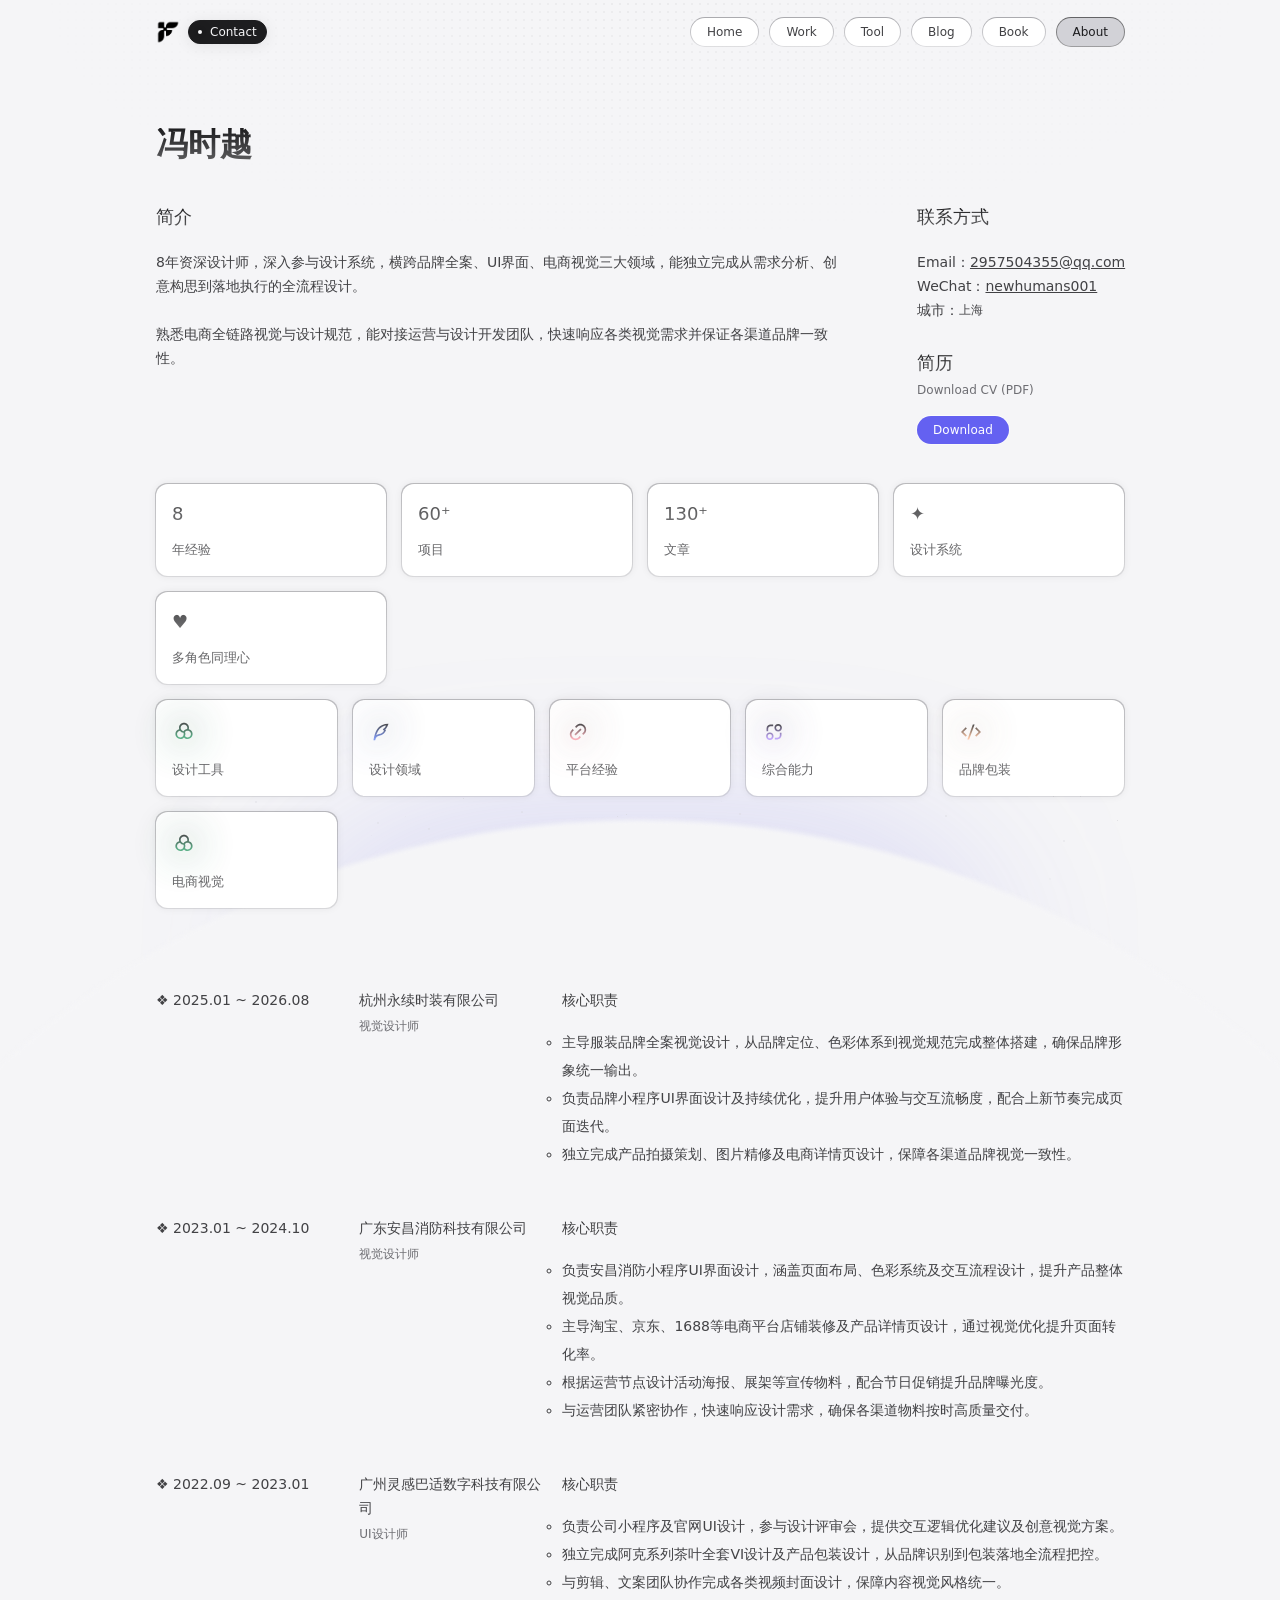
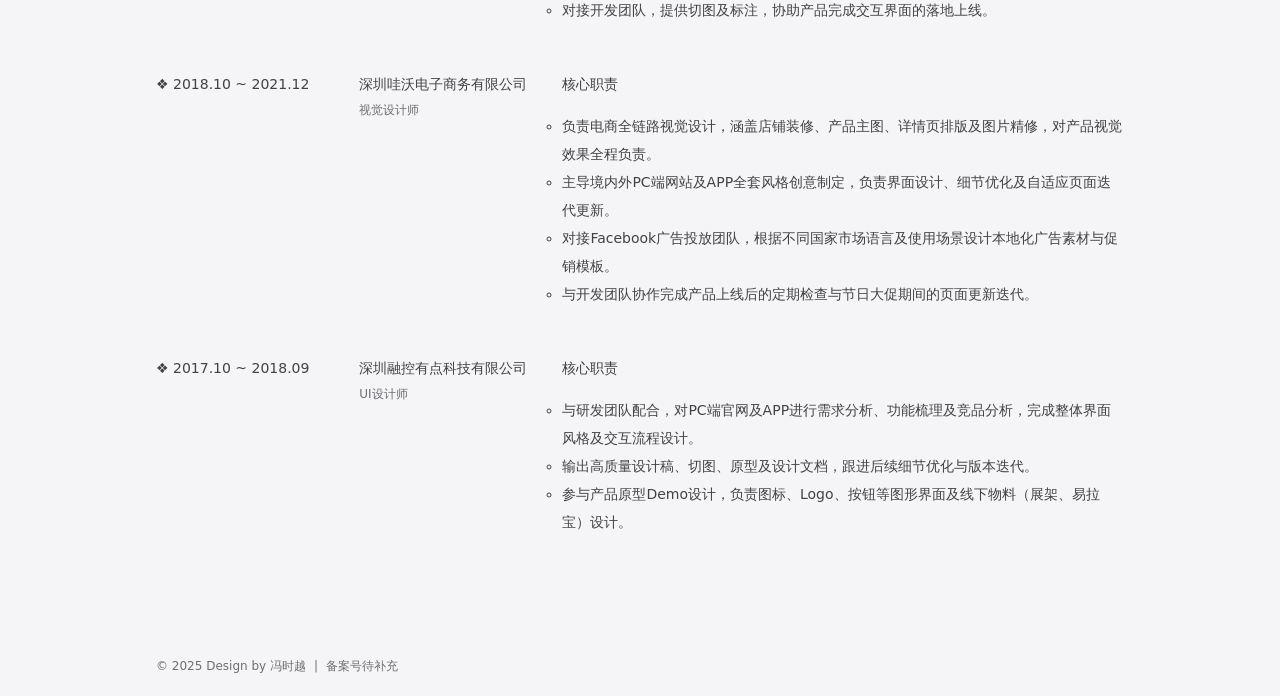
==== commit 8af71535: "brand: swap navbar logo to new geometric F mark; trim transparent padding for optical sizing" ====
--- a/about.html
+++ b/about.html
@@ -5,7 +5,7 @@
     <meta charset="UTF-8">
     <meta name="viewport" content="width=device-width, initial-scale=1.0">
     <title>冯时越 - 关于我</title>
-    <link rel="stylesheet" href="./css/style.css">
+    <link rel="stylesheet" href="./css/style.css?v=202611181734">
     <link rel="icon" type="image/png" sizes="512x512" href="./assets/public/favicon.png"/>
     <link rel="apple-touch-icon" href="./assets/public/favicon.png"/>
 </head>
--- a/css/style.css
+++ b/css/style.css
@@ -1489,11 +1489,28 @@
 
 .tool .tool-list .tool-list-item .item a .card .logo {
   position: relative;
+  flex: 0 0 20px;
+  width: 20px;
+  height: 20px;
+  min-width: 20px;
+  max-width: 20px;
+  min-height: 20px;
+  max-height: 20px;
+  display: flex;
+  align-items: center;
+  justify-content: center;
+  overflow: hidden;
 }
 
 .tool .tool-list .tool-list-item .item a .card .logo img {
-  width: 40px;
-  height: 40px;
+  display: block;
+  width: 20px !important;
+  height: 20px !important;
+  min-width: 20px;
+  max-width: 20px;
+  min-height: 20px;
+  max-height: 20px;
+  object-fit: contain;
 }
 
 .tool .tool-list .tool-list-item .item a .card:hover {
